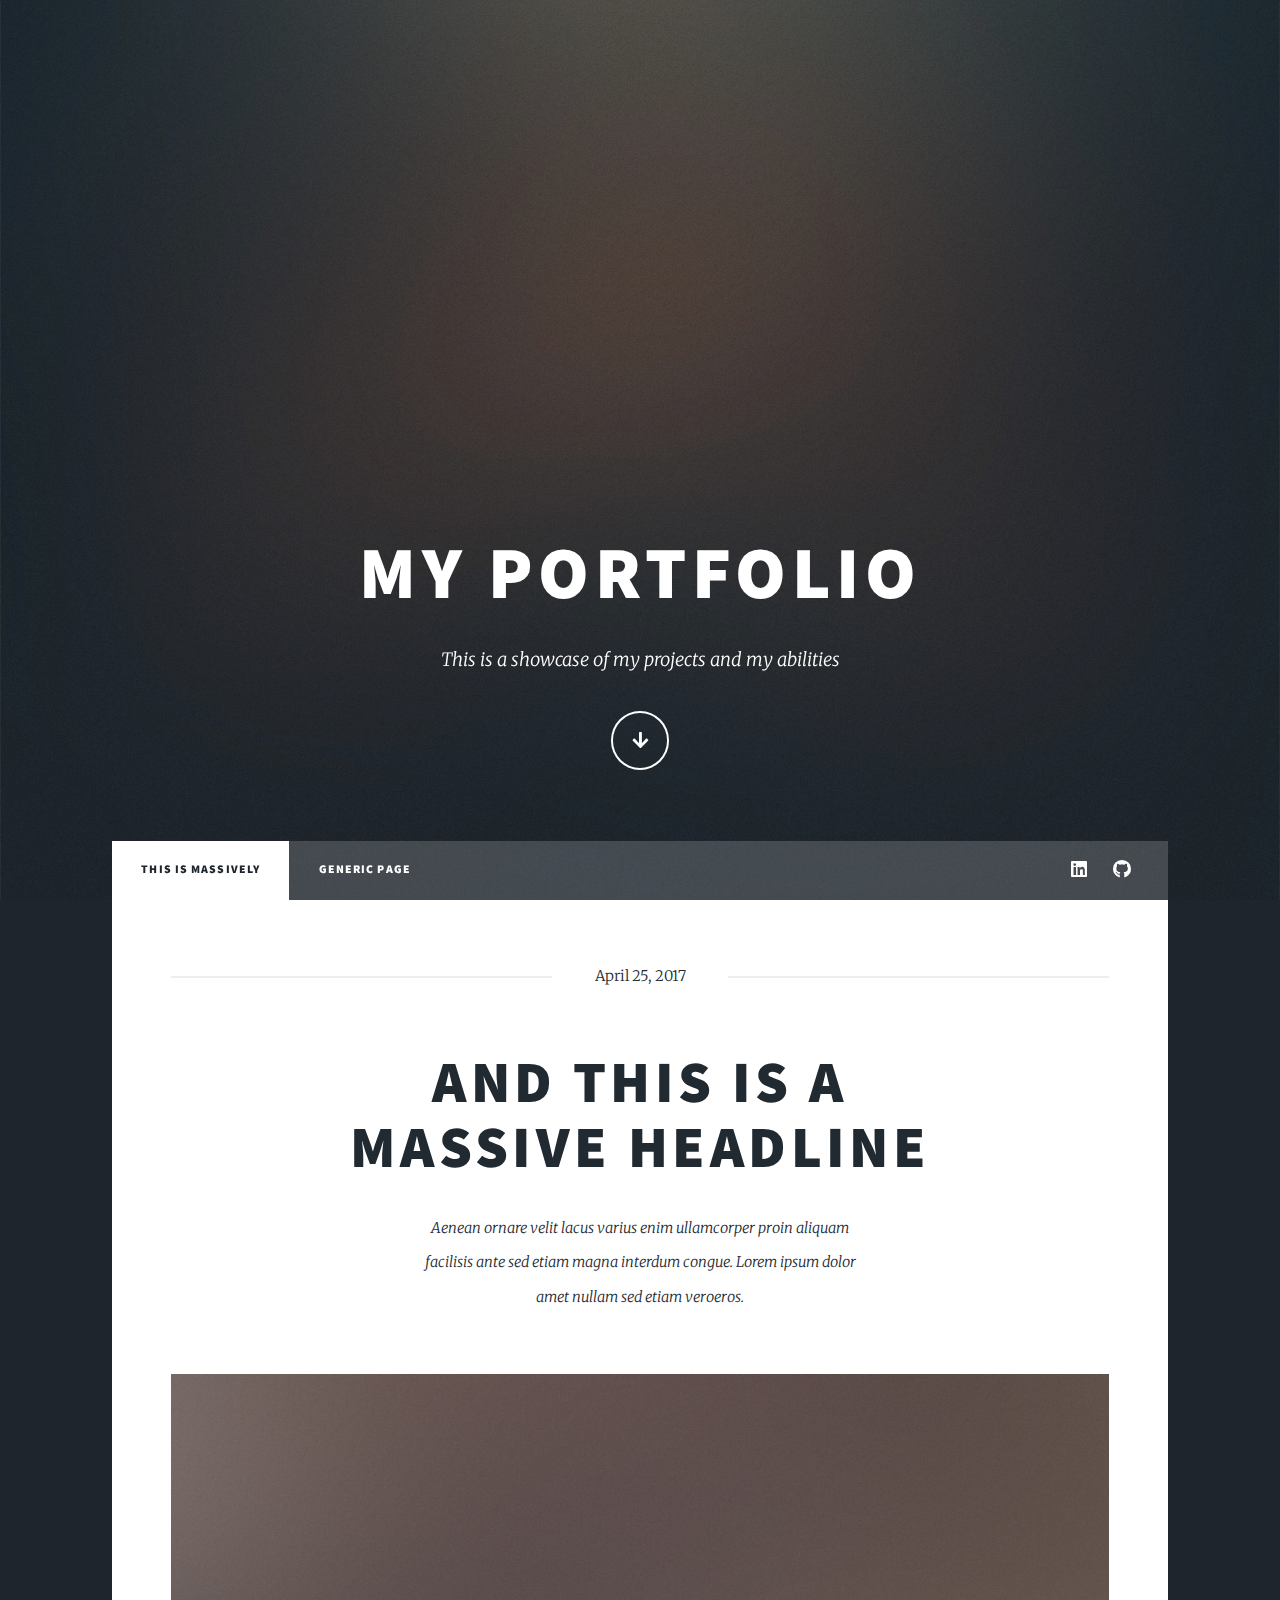
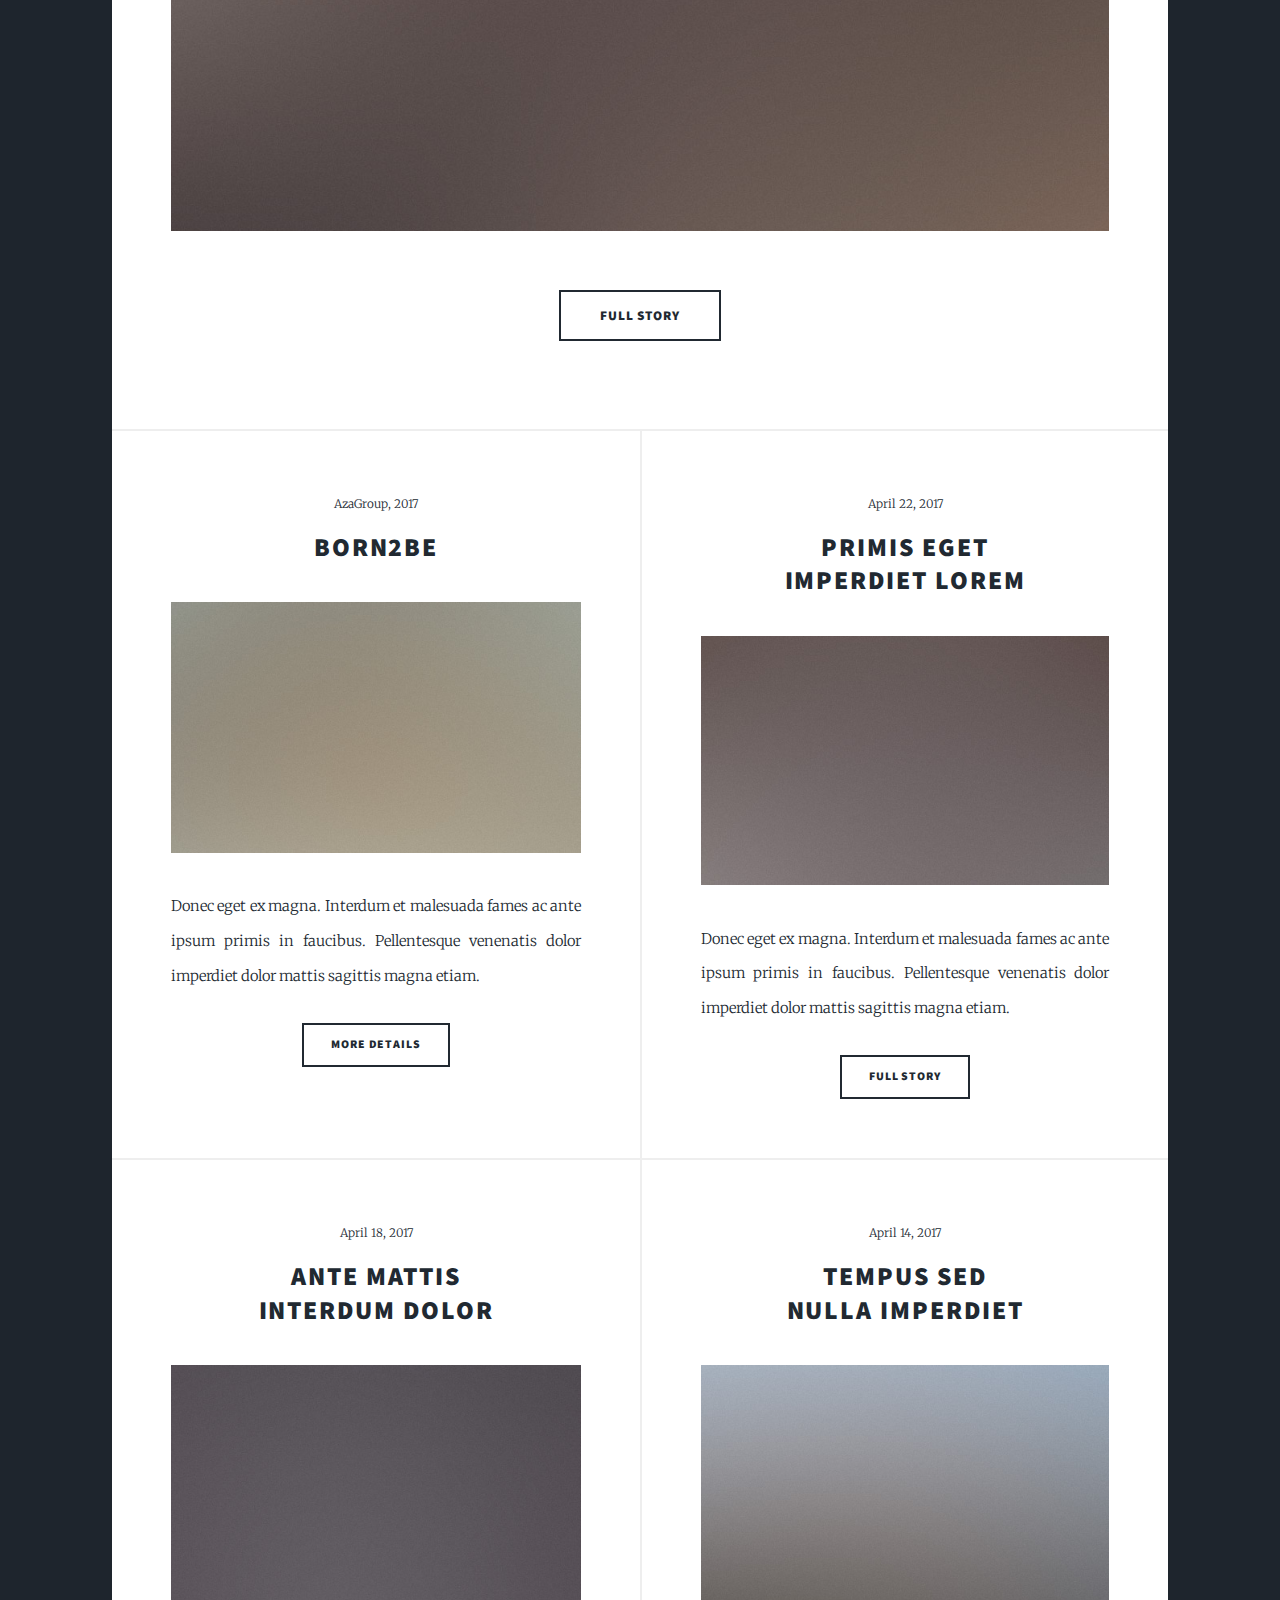
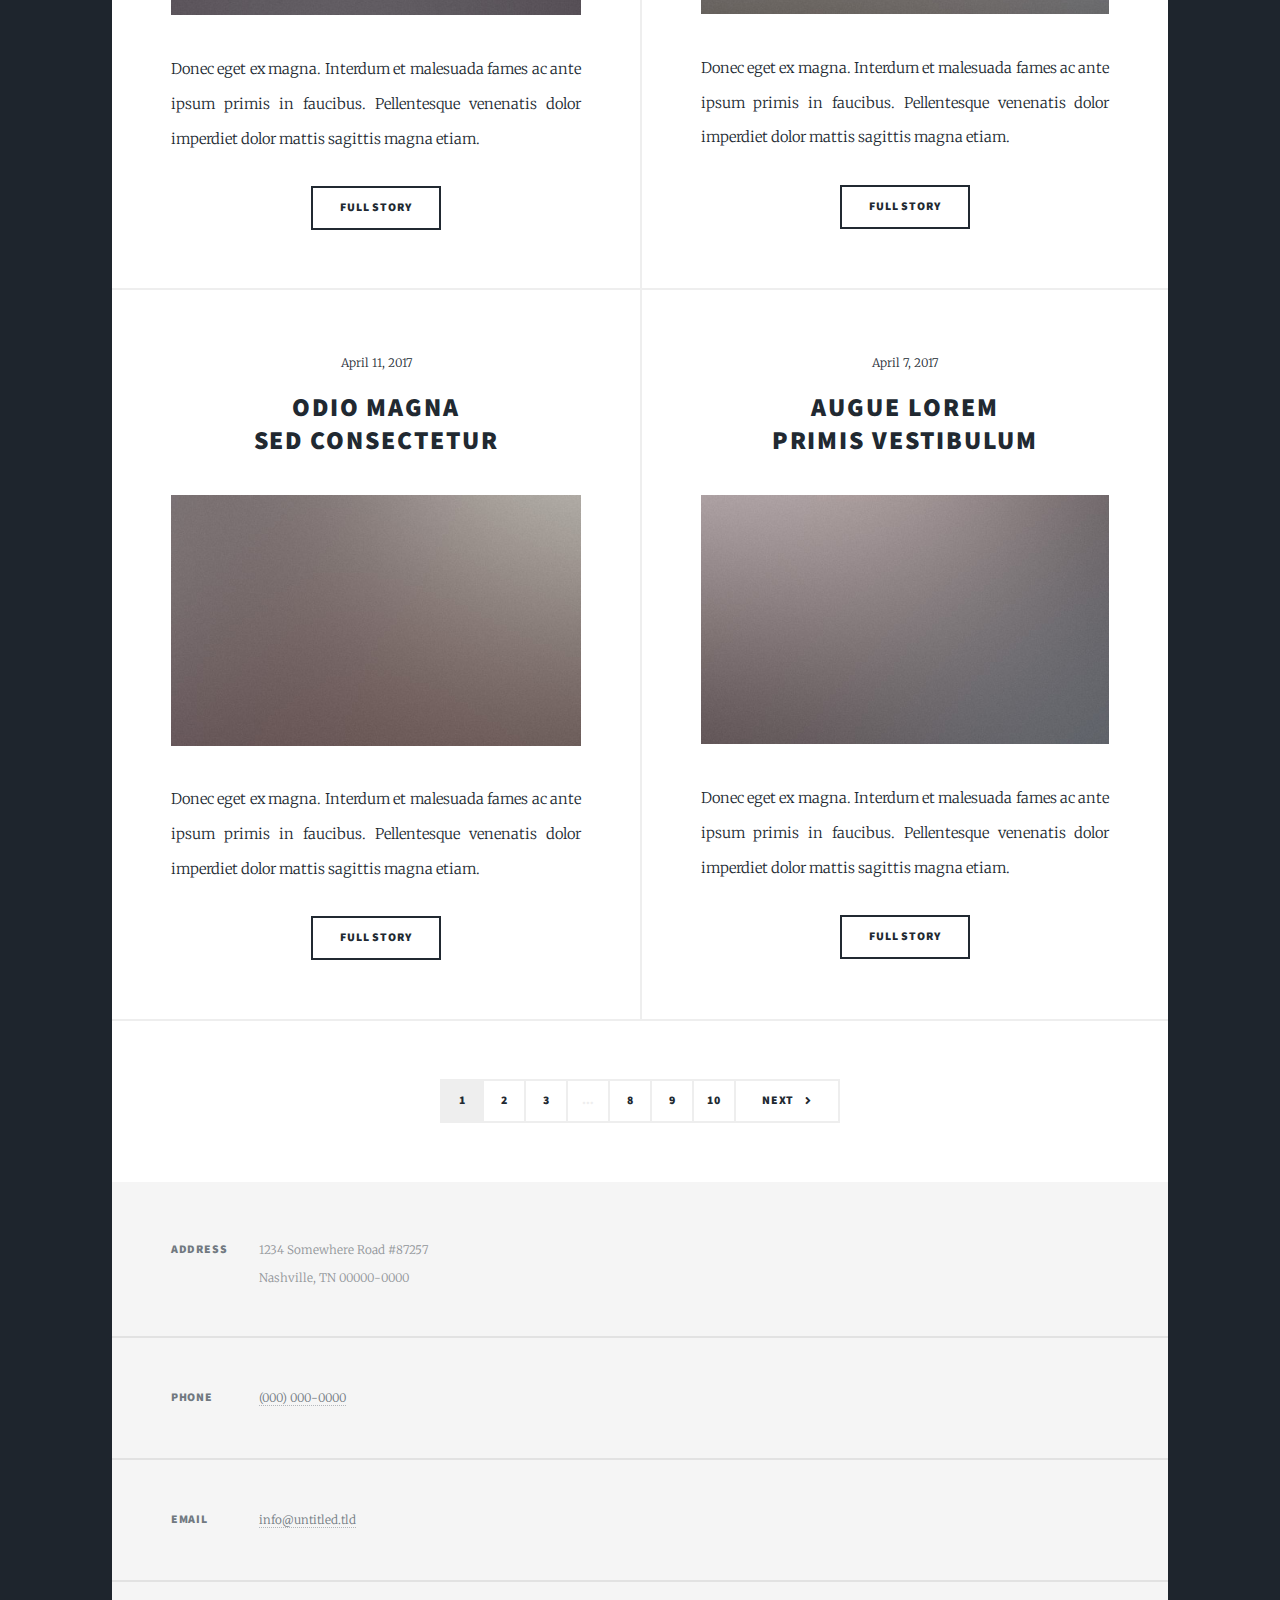
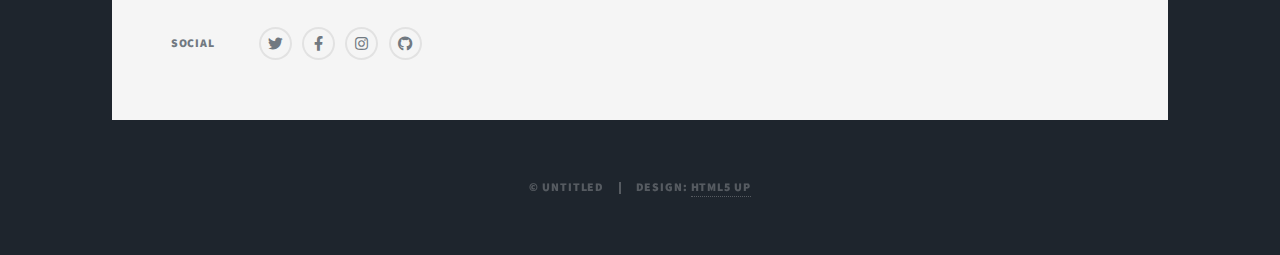
==== index.html @ ea3b9588 "Add files via upload" ====
<!DOCTYPE HTML>
<!--
	Massively by HTML5 UP
	html5up.net | @ajlkn
	Free for personal and commercial use under the CCA 3.0 license (html5up.net/license)
-->
<html>
	<head>
		<title>Massively by HTML5 UP</title>
		<meta charset="utf-8" />
		<meta name="viewport" content="width=device-width, initial-scale=1, user-scalable=no" />
		<link rel="stylesheet" href="assets/css/main.css" />
		<noscript><link rel="stylesheet" href="assets/css/noscript.css" /></noscript>
	</head>
	<body class="is-preload">

		<!-- Wrapper -->
			<div id="wrapper" class="fade-in">

				<!-- Intro -->
					<div id="intro">
						<h1>my portfolio</h1>
						<p>This is a showcase of my projects and my abilities</p>
						<ul class="actions">
							<li><a href="#header" class="button icon solid solo fa-arrow-down scrolly">Continue</a></li>
						</ul>
					</div>

				<!-- Header -->
					<header id="header">
						<a href="index.html" class="logo">Massively</a>
					</header>

				<!-- Nav -->
					<nav id="nav">
						<ul class="links">
							<li class="active"><a href="index.html">This is Massively</a></li>
							<li><a href="generic.html">Generic Page</a></li>
							<!-- <li><a href="elements.html">Elements Reference</a></li> -->
						</ul>
						<ul class="icons">
							<li><a href="#" class="icon brands fa-linkedin"><span class="label">LinkedIn</span></a></li>
							<li><a href="#" class="icon brands fa-github"><span class="label">GitHub</span></a></li>
						</ul>
					</nav>

				<!-- Main -->
					<div id="main">

						<!-- Featured Post -->
							<article class="post featured">
								<header class="major">
									<span class="date">April 25, 2017</span>
									<h2><a href="#">And this is a<br />
									massive headline</a></h2>
									<p>Aenean ornare velit lacus varius enim ullamcorper proin aliquam<br />
									facilisis ante sed etiam magna interdum congue. Lorem ipsum dolor<br />
									amet nullam sed etiam veroeros.</p>
								</header>
								<a href="#" class="image main"><img src="images/pic01.jpg" alt="" /></a>
								<ul class="actions special">
									<li><a href="#" class="button large">Full Story</a></li>
								</ul>
							</article>

						<!-- Posts -->
							<section class="posts">
								<article>
									<header>
										<span class="date">AzaGroup, 2017</span>
										<h2><a href="#">Born2Be</a></h2>
									</header>
									<a href="#" class="image fit"><img src="images/pic02.jpg" alt="" /></a>
									<p>Donec eget ex magna. Interdum et malesuada fames ac ante ipsum primis in faucibus. Pellentesque venenatis dolor imperdiet dolor mattis sagittis magna etiam.</p>
									<ul class="actions special">
										<li><a href="#" class="button">More Details</a></li>
									</ul>
								</article>
								<article>
									<header>
										<span class="date">April 22, 2017</span>
										<h2><a href="#">Primis eget<br />
										imperdiet lorem</a></h2>
									</header>
									<a href="#" class="image fit"><img src="images/pic03.jpg" alt="" /></a>
									<p>Donec eget ex magna. Interdum et malesuada fames ac ante ipsum primis in faucibus. Pellentesque venenatis dolor imperdiet dolor mattis sagittis magna etiam.</p>
									<ul class="actions special">
										<li><a href="#" class="button">Full Story</a></li>
									</ul>
								</article>
								<article>
									<header>
										<span class="date">April 18, 2017</span>
										<h2><a href="#">Ante mattis<br />
										interdum dolor</a></h2>
									</header>
									<a href="#" class="image fit"><img src="images/pic04.jpg" alt="" /></a>
									<p>Donec eget ex magna. Interdum et malesuada fames ac ante ipsum primis in faucibus. Pellentesque venenatis dolor imperdiet dolor mattis sagittis magna etiam.</p>
									<ul class="actions special">
										<li><a href="#" class="button">Full Story</a></li>
									</ul>
								</article>
								<article>
									<header>
										<span class="date">April 14, 2017</span>
										<h2><a href="#">Tempus sed<br />
										nulla imperdiet</a></h2>
									</header>
									<a href="#" class="image fit"><img src="images/pic05.jpg" alt="" /></a>
									<p>Donec eget ex magna. Interdum et malesuada fames ac ante ipsum primis in faucibus. Pellentesque venenatis dolor imperdiet dolor mattis sagittis magna etiam.</p>
									<ul class="actions special">
										<li><a href="#" class="button">Full Story</a></li>
									</ul>
								</article>
								<article>
									<header>
										<span class="date">April 11, 2017</span>
										<h2><a href="#">Odio magna<br />
										sed consectetur</a></h2>
									</header>
									<a href="#" class="image fit"><img src="images/pic06.jpg" alt="" /></a>
									<p>Donec eget ex magna. Interdum et malesuada fames ac ante ipsum primis in faucibus. Pellentesque venenatis dolor imperdiet dolor mattis sagittis magna etiam.</p>
									<ul class="actions special">
										<li><a href="#" class="button">Full Story</a></li>
									</ul>
								</article>
								<article>
									<header>
										<span class="date">April 7, 2017</span>
										<h2><a href="#">Augue lorem<br />
										primis vestibulum</a></h2>
									</header>
									<a href="#" class="image fit"><img src="images/pic07.jpg" alt="" /></a>
									<p>Donec eget ex magna. Interdum et malesuada fames ac ante ipsum primis in faucibus. Pellentesque venenatis dolor imperdiet dolor mattis sagittis magna etiam.</p>
									<ul class="actions special">
										<li><a href="#" class="button">Full Story</a></li>
									</ul>
								</article>
							</section>

						<!-- Footer -->
							<footer>
								<div class="pagination">
									<!--<a href="#" class="previous">Prev</a>-->
									<a href="#" class="page active">1</a>
									<a href="#" class="page">2</a>
									<a href="#" class="page">3</a>
									<span class="extra">&hellip;</span>
									<a href="#" class="page">8</a>
									<a href="#" class="page">9</a>
									<a href="#" class="page">10</a>
									<a href="#" class="next">Next</a>
								</div>
							</footer>

					</div>

				<!-- Footer -->
					<footer id="footer">
						<!-- <section>
							<form method="post" action="#">
								<div class="fields">
									<div class="field">
										<label for="name">Name</label>
										<input type="text" name="name" id="name" />
									</div>
									<div class="field">
										<label for="email">Email</label>
										<input type="text" name="email" id="email" />
									</div>
									<div class="field">
										<label for="message">Message</label>
										<textarea name="message" id="message" rows="3"></textarea>
									</div>
								</div>
								<ul class="actions">
									<li><input type="submit" value="Send Message" /></li>
								</ul>
							</form>
						</section> -->
						<section class="split contact">
							<section class="alt">
								<h3>Address</h3>
								<p>1234 Somewhere Road #87257<br />
								Nashville, TN 00000-0000</p>
							</section>
							<section>
								<h3>Phone</h3>
								<p><a href="#">(000) 000-0000</a></p>
							</section>
							<section>
								<h3>Email</h3>
								<p><a href="#">info@untitled.tld</a></p>
							</section>
							<section>
								<h3>Social</h3>
								<ul class="icons alt">
									<li><a href="#" class="icon brands alt fa-twitter"><span class="label">Twitter</span></a></li>
									<li><a href="#" class="icon brands alt fa-facebook-f"><span class="label">Facebook</span></a></li>
									<li><a href="#" class="icon brands alt fa-instagram"><span class="label">Instagram</span></a></li>
									<li><a href="#" class="icon brands alt fa-github"><span class="label">GitHub</span></a></li>
								</ul>
							</section>
						</section>
					</footer>

				<!-- Copyright -->
					<div id="copyright">
						<ul><li>&copy; Untitled</li><li>Design: <a href="https://html5up.net">HTML5 UP</a></li></ul>
					</div>

			</div>

		<!-- Scripts -->
			<script src="assets/js/jquery.min.js"></script>
			<script src="assets/js/jquery.scrollex.min.js"></script>
			<script src="assets/js/jquery.scrolly.min.js"></script>
			<script src="assets/js/browser.min.js"></script>
			<script src="assets/js/breakpoints.min.js"></script>
			<script src="assets/js/util.js"></script>
			<script src="assets/js/main.js"></script>

	</body>
</html>
---- assets/css/main.css ----
@import url(fontawesome-all.min.css);
@import url("https://fonts.googleapis.com/css?family=Merriweather:300,700,300italic,700italic|Source+Sans+Pro:900");

/*
	Massively by HTML5 UP
	html5up.net | @ajlkn
	Free for personal and commercial use under the CCA 3.0 license (html5up.net/license)
*/

html, body, div, span, applet, object,
iframe, h1, h2, h3, h4, h5, h6, p, blockquote,
pre, a, abbr, acronym, address, big, cite,
code, del, dfn, em, img, ins, kbd, q, s, samp,
small, strike, strong, sub, sup, tt, var, b,
u, i, center, dl, dt, dd, ol, ul, li, fieldset,
form, label, legend, table, caption, tbody,
tfoot, thead, tr, th, td, article, aside,
canvas, details, embed, figure, figcaption,
footer, header, hgroup, menu, nav, output, ruby,
section, summary, time, mark, audio, video {
	margin: 0;
	padding: 0;
	border: 0;
	font-size: 100%;
	font: inherit;
	vertical-align: baseline;}

article, aside, details, figcaption, figure,
footer, header, hgroup, menu, nav, section {
	display: block;}

body {
	line-height: 1;
}

ol, ul {
	list-style: none;
}

blockquote, q {
	quotes: none;
}

	blockquote:before, blockquote:after, q:before, q:after {
		content: '';
		content: none;
	}

table {
	border-collapse: collapse;
	border-spacing: 0;
}

body {
	-webkit-text-size-adjust: none;
}

mark {
	background-color: transparent;
	color: inherit;
}

input::-moz-focus-inner {
	border: 0;
	padding: 0;
}

input, select, textarea {
	-moz-appearance: none;
	-webkit-appearance: none;
	-ms-appearance: none;
	appearance: none;
}

/* Basic */

	@-ms-viewport {
		width: device-width;
	}

	body {
		-ms-overflow-style: scrollbar;
	}

	@media screen and (max-width: 480px) {

		html, body {
			min-width: 320px;
		}

	}

	html {
		box-sizing: border-box;
	}

	*, *:before, *:after {
		box-sizing: inherit;
	}

	body {
		background-color: #1e252d;
	}

		body.is-preload *, body.is-preload *:before, body.is-preload *:after {
			-moz-animation: none !important;
			-webkit-animation: none !important;
			-ms-animation: none !important;
			animation: none !important;
			-moz-transition: none !important;
			-webkit-transition: none !important;
			-ms-transition: none !important;
			transition: none !important;
		}

/* Type */

	html {
		font-size: 16pt;
	}

		@media screen and (max-width: 1680px) {

			html {
				font-size: 12pt;
			}

		}

		@media screen and (max-width: 1280px) {

			html {
				font-size: 11pt;
			}

		}

		@media screen and (max-width: 360px) {

			html {
				font-size: 10pt;
			}

		}

	body {
		color: #212931;
	}

	body, input, select, textarea {
		font-family: "Merriweather", Georgia, serif;
		font-weight: 300;
		font-size: 1rem;
		line-height: 2.375;
	}

	a {
		-moz-transition: color 0.2s ease-in-out, background-color 0.2s ease-in-out, border-color 0.2s ease-in-out, box-shadow 0.2s ease-in-out;
		-webkit-transition: color 0.2s ease-in-out, background-color 0.2s ease-in-out, border-color 0.2s ease-in-out, box-shadow 0.2s ease-in-out;
		-ms-transition: color 0.2s ease-in-out, background-color 0.2s ease-in-out, border-color 0.2s ease-in-out, box-shadow 0.2s ease-in-out;
		transition: color 0.2s ease-in-out, background-color 0.2s ease-in-out, border-color 0.2s ease-in-out, box-shadow 0.2s ease-in-out;
		border-bottom: dotted 1px;
		text-decoration: none;
	}

		a:hover {
			border-bottom-color: transparent;
		}

	strong, b {
		font-weight: 600;
	}

	em, i {
		font-style: italic;
	}

	p {
		text-align: justify;
		margin: 0 0 2rem 0;
	}

	h1, h2, h3, h4, h5, h6 {
		font-family: "Source Sans Pro", Helvetica, sans-serif;
		font-weight: 900;
		line-height: 1.5;
		letter-spacing: 0.075em;
		text-transform: uppercase;
		margin: 0 0 1rem 0;
	}

		h1 a, h2 a, h3 a, h4 a, h5 a, h6 a {
			border-bottom: 0;
			color: inherit;
			text-decoration: none;
		}

	h1 {
		font-size: 4rem;
		line-height: 1.1;
		margin: 0 0 2rem 0;
	}

	h2 {
		font-size: 1.75rem;
		line-height: 1.3;
		margin: 0 0 1.5rem 0;
	}

	h3 {
		font-size: 1.25rem;
		margin: 0 0 1.5rem 0;
	}

	h4 {
		font-size: 1rem;
	}

	h5 {
		font-size: 0.9rem;
	}

	h6 {
		font-size: 0.8rem;
	}

	sub {
		font-size: 0.8rem;
		position: relative;
		top: 0.5rem;
	}

	sup {
		font-size: 0.8rem;
		position: relative;
		top: -0.5rem;
	}

	blockquote {
		border-left: solid 4px;
		font-style: italic;
		margin: 0 0 2rem 0;
		padding: 0.5rem 0 0.5rem 2rem;
	}

	code {
		border: solid 2px;
		font-family: "Courier New", monospace;
		font-size: 0.9rem;
		margin: 0 0.25rem;
		padding: 0.25rem 0.65rem;
	}

	pre {
		-webkit-overflow-scrolling: touch;
		font-family: "Courier New", monospace;
		font-size: 0.9rem;
		margin: 0 0 2rem 0;
	}

		pre code {
			display: block;
			line-height: 1.75;
			padding: 1rem 1.5rem;
			overflow-x: auto;
		}

	hr {
		border: 0;
		border-bottom: solid 2px;
		margin: 3rem 0;
	}

		hr.major {
			margin: 5rem 0;
		}

	.align-left {
		text-align: left;
	}

	.align-center {
		text-align: center;
	}

	.align-right {
		text-align: right;
	}

	input, select, textarea {
		color: #212931;
	}

	a {
		color: #212931;
		border-bottom-color: rgba(33, 41, 49, 0.5);
	}

		a:hover {
			border-bottom-color: transparent;
			color: #18bfef !important;
		}

	strong, b {
		color: #212931;
	}

	h1, h2, h3, h4, h5, h6 {
		color: #212931;
	}

	blockquote {
		border-left-color: #eeeeee;
	}

	code {
		background: rgba(220, 220, 220, 0.25);
		border-color: #eeeeee;
	}

	hr {
		border-bottom-color: #eeeeee;
	}

/* Row */

	.row {
		display: flex;
		flex-wrap: wrap;
		box-sizing: border-box;
		align-items: stretch;
	}

		.row > * {
			box-sizing: border-box;
		}

		.row.gtr-uniform > * > :last-child {
			margin-bottom: 0;
		}

		.row.aln-left {
			justify-content: flex-start;
		}

		.row.aln-center {
			justify-content: center;
		}

		.row.aln-right {
			justify-content: flex-end;
		}

		.row.aln-top {
			align-items: flex-start;
		}

		.row.aln-middle {
			align-items: center;
		}

		.row.aln-bottom {
			align-items: flex-end;
		}

		.row > .imp {
			order: -1;
		}

		.row > .col-1 {
			width: 8.33333%;
		}

		.row > .off-1 {
			margin-left: 8.33333%;
		}

		.row > .col-2 {
			width: 16.66667%;
		}

		.row > .off-2 {
			margin-left: 16.66667%;
		}

		.row > .col-3 {
			width: 25%;
		}

		.row > .off-3 {
			margin-left: 25%;
		}

		.row > .col-4 {
			width: 33.33333%;
		}

		.row > .off-4 {
			margin-left: 33.33333%;
		}

		.row > .col-5 {
			width: 41.66667%;
		}

		.row > .off-5 {
			margin-left: 41.66667%;
		}

		.row > .col-6 {
			width: 50%;
		}

		.row > .off-6 {
			margin-left: 50%;
		}

		.row > .col-7 {
			width: 58.33333%;
		}

		.row > .off-7 {
			margin-left: 58.33333%;
		}

		.row > .col-8 {
			width: 66.66667%;
		}

		.row > .off-8 {
			margin-left: 66.66667%;
		}

		.row > .col-9 {
			width: 75%;
		}

		.row > .off-9 {
			margin-left: 75%;
		}

		.row > .col-10 {
			width: 83.33333%;
		}

		.row > .off-10 {
			margin-left: 83.33333%;
		}

		.row > .col-11 {
			width: 91.66667%;
		}

		.row > .off-11 {
			margin-left: 91.66667%;
		}

		.row > .col-12 {
			width: 100%;
		}

		.row > .off-12 {
			margin-left: 100%;
		}

		.row.gtr-0 {
			margin-top: 0;
			margin-left: 0rem;
		}

			.row.gtr-0 > * {
				padding: 0 0 0 0rem;
			}

			.row.gtr-0.gtr-uniform {
				margin-top: 0rem;
			}

				.row.gtr-0.gtr-uniform > * {
					padding-top: 0rem;
				}

		.row.gtr-25 {
			margin-top: 0;
			margin-left: -0.375rem;
		}

			.row.gtr-25 > * {
				padding: 0 0 0 0.375rem;
			}

			.row.gtr-25.gtr-uniform {
				margin-top: -0.375rem;
			}

				.row.gtr-25.gtr-uniform > * {
					padding-top: 0.375rem;
				}

		.row.gtr-50 {
			margin-top: 0;
			margin-left: -0.75rem;
		}

			.row.gtr-50 > * {
				padding: 0 0 0 0.75rem;
			}

			.row.gtr-50.gtr-uniform {
				margin-top: -0.75rem;
			}

				.row.gtr-50.gtr-uniform > * {
					padding-top: 0.75rem;
				}

		.row {
			margin-top: 0;
			margin-left: -1.5rem;
		}

			.row > * {
				padding: 0 0 0 1.5rem;
			}

			.row.gtr-uniform {
				margin-top: -1.5rem;
			}

				.row.gtr-uniform > * {
					padding-top: 1.5rem;
				}

		.row.gtr-150 {
			margin-top: 0;
			margin-left: -2.25rem;
		}

			.row.gtr-150 > * {
				padding: 0 0 0 2.25rem;
			}

			.row.gtr-150.gtr-uniform {
				margin-top: -2.25rem;
			}

				.row.gtr-150.gtr-uniform > * {
					padding-top: 2.25rem;
				}

		.row.gtr-200 {
			margin-top: 0;
			margin-left: -3rem;
		}

			.row.gtr-200 > * {
				padding: 0 0 0 3rem;
			}

			.row.gtr-200.gtr-uniform {
				margin-top: -3rem;
			}

				.row.gtr-200.gtr-uniform > * {
					padding-top: 3rem;
				}

		@media screen and (max-width: 1680px) {

			.row {
				display: flex;
				flex-wrap: wrap;
				box-sizing: border-box;
				align-items: stretch;
			}

				.row > * {
					box-sizing: border-box;
				}

				.row.gtr-uniform > * > :last-child {
					margin-bottom: 0;
				}

				.row.aln-left {
					justify-content: flex-start;
				}

				.row.aln-center {
					justify-content: center;
				}

				.row.aln-right {
					justify-content: flex-end;
				}

				.row.aln-top {
					align-items: flex-start;
				}

				.row.aln-middle {
					align-items: center;
				}

				.row.aln-bottom {
					align-items: flex-end;
				}

				.row > .imp-xlarge {
					order: -1;
				}

				.row > .col-1-xlarge {
					width: 8.33333%;
				}

				.row > .off-1-xlarge {
					margin-left: 8.33333%;
				}

				.row > .col-2-xlarge {
					width: 16.66667%;
				}

				.row > .off-2-xlarge {
					margin-left: 16.66667%;
				}

				.row > .col-3-xlarge {
					width: 25%;
				}

				.row > .off-3-xlarge {
					margin-left: 25%;
				}

				.row > .col-4-xlarge {
					width: 33.33333%;
				}

				.row > .off-4-xlarge {
					margin-left: 33.33333%;
				}

				.row > .col-5-xlarge {
					width: 41.66667%;
				}

				.row > .off-5-xlarge {
					margin-left: 41.66667%;
				}

				.row > .col-6-xlarge {
					width: 50%;
				}

				.row > .off-6-xlarge {
					margin-left: 50%;
				}

				.row > .col-7-xlarge {
					width: 58.33333%;
				}

				.row > .off-7-xlarge {
					margin-left: 58.33333%;
				}

				.row > .col-8-xlarge {
					width: 66.66667%;
				}

				.row > .off-8-xlarge {
					margin-left: 66.66667%;
				}

				.row > .col-9-xlarge {
					width: 75%;
				}

				.row > .off-9-xlarge {
					margin-left: 75%;
				}

				.row > .col-10-xlarge {
					width: 83.33333%;
				}

				.row > .off-10-xlarge {
					margin-left: 83.33333%;
				}

				.row > .col-11-xlarge {
					width: 91.66667%;
				}

				.row > .off-11-xlarge {
					margin-left: 91.66667%;
				}

				.row > .col-12-xlarge {
					width: 100%;
				}

				.row > .off-12-xlarge {
					margin-left: 100%;
				}

				.row.gtr-0 {
					margin-top: 0;
					margin-left: 0rem;
				}

					.row.gtr-0 > * {
						padding: 0 0 0 0rem;
					}

					.row.gtr-0.gtr-uniform {
						margin-top: 0rem;
					}

						.row.gtr-0.gtr-uniform > * {
							padding-top: 0rem;
						}

				.row.gtr-25 {
					margin-top: 0;
					margin-left: -0.375rem;
				}

					.row.gtr-25 > * {
						padding: 0 0 0 0.375rem;
					}

					.row.gtr-25.gtr-uniform {
						margin-top: -0.375rem;
					}

						.row.gtr-25.gtr-uniform > * {
							padding-top: 0.375rem;
						}

				.row.gtr-50 {
					margin-top: 0;
					margin-left: -0.75rem;
				}

					.row.gtr-50 > * {
						padding: 0 0 0 0.75rem;
					}

					.row.gtr-50.gtr-uniform {
						margin-top: -0.75rem;
					}

						.row.gtr-50.gtr-uniform > * {
							padding-top: 0.75rem;
						}

				.row {
					margin-top: 0;
					margin-left: -1.5rem;
				}

					.row > * {
						padding: 0 0 0 1.5rem;
					}

					.row.gtr-uniform {
						margin-top: -1.5rem;
					}

						.row.gtr-uniform > * {
							padding-top: 1.5rem;
						}

				.row.gtr-150 {
					margin-top: 0;
					margin-left: -2.25rem;
				}

					.row.gtr-150 > * {
						padding: 0 0 0 2.25rem;
					}

					.row.gtr-150.gtr-uniform {
						margin-top: -2.25rem;
					}

						.row.gtr-150.gtr-uniform > * {
							padding-top: 2.25rem;
						}

				.row.gtr-200 {
					margin-top: 0;
					margin-left: -3rem;
				}

					.row.gtr-200 > * {
						padding: 0 0 0 3rem;
					}

					.row.gtr-200.gtr-uniform {
						margin-top: -3rem;
					}

						.row.gtr-200.gtr-uniform > * {
							padding-top: 3rem;
						}

		}

		@media screen and (max-width: 1280px) {

			.row {
				display: flex;
				flex-wrap: wrap;
				box-sizing: border-box;
				align-items: stretch;
			}

				.row > * {
					box-sizing: border-box;
				}

				.row.gtr-uniform > * > :last-child {
					margin-bottom: 0;
				}

				.row.aln-left {
					justify-content: flex-start;
				}

				.row.aln-center {
					justify-content: center;
				}

				.row.aln-right {
					justify-content: flex-end;
				}

				.row.aln-top {
					align-items: flex-start;
				}

				.row.aln-middle {
					align-items: center;
				}

				.row.aln-bottom {
					align-items: flex-end;
				}

				.row > .imp-large {
					order: -1;
				}

				.row > .col-1-large {
					width: 8.33333%;
				}

				.row > .off-1-large {
					margin-left: 8.33333%;
				}

				.row > .col-2-large {
					width: 16.66667%;
				}

				.row > .off-2-large {
					margin-left: 16.66667%;
				}

				.row > .col-3-large {
					width: 25%;
				}

				.row > .off-3-large {
					margin-left: 25%;
				}

				.row > .col-4-large {
					width: 33.33333%;
				}

				.row > .off-4-large {
					margin-left: 33.33333%;
				}

				.row > .col-5-large {
					width: 41.66667%;
				}

				.row > .off-5-large {
					margin-left: 41.66667%;
				}

				.row > .col-6-large {
					width: 50%;
				}

				.row > .off-6-large {
					margin-left: 50%;
				}

				.row > .col-7-large {
					width: 58.33333%;
				}

				.row > .off-7-large {
					margin-left: 58.33333%;
				}

				.row > .col-8-large {
					width: 66.66667%;
				}

				.row > .off-8-large {
					margin-left: 66.66667%;
				}

				.row > .col-9-large {
					width: 75%;
				}

				.row > .off-9-large {
					margin-left: 75%;
				}

				.row > .col-10-large {
					width: 83.33333%;
				}

				.row > .off-10-large {
					margin-left: 83.33333%;
				}

				.row > .col-11-large {
					width: 91.66667%;
				}

				.row > .off-11-large {
					margin-left: 91.66667%;
				}

				.row > .col-12-large {
					width: 100%;
				}

				.row > .off-12-large {
					margin-left: 100%;
				}

				.row.gtr-0 {
					margin-top: 0;
					margin-left: 0rem;
				}

					.row.gtr-0 > * {
						padding: 0 0 0 0rem;
					}

					.row.gtr-0.gtr-uniform {
						margin-top: 0rem;
					}

						.row.gtr-0.gtr-uniform > * {
							padding-top: 0rem;
						}

				.row.gtr-25 {
					margin-top: 0;
					margin-left: -0.375rem;
				}

					.row.gtr-25 > * {
						padding: 0 0 0 0.375rem;
					}

					.row.gtr-25.gtr-uniform {
						margin-top: -0.375rem;
					}

						.row.gtr-25.gtr-uniform > * {
							padding-top: 0.375rem;
						}

				.row.gtr-50 {
					margin-top: 0;
					margin-left: -0.75rem;
				}

					.row.gtr-50 > * {
						padding: 0 0 0 0.75rem;
					}

					.row.gtr-50.gtr-uniform {
						margin-top: -0.75rem;
					}

						.row.gtr-50.gtr-uniform > * {
							padding-top: 0.75rem;
						}

				.row {
					margin-top: 0;
					margin-left: -1.5rem;
				}

					.row > * {
						padding: 0 0 0 1.5rem;
					}

					.row.gtr-uniform {
						margin-top: -1.5rem;
					}

						.row.gtr-uniform > * {
							padding-top: 1.5rem;
						}

				.row.gtr-150 {
					margin-top: 0;
					margin-left: -2.25rem;
				}

					.row.gtr-150 > * {
						padding: 0 0 0 2.25rem;
					}

					.row.gtr-150.gtr-uniform {
						margin-top: -2.25rem;
					}

						.row.gtr-150.gtr-uniform > * {
							padding-top: 2.25rem;
						}

				.row.gtr-200 {
					margin-top: 0;
					margin-left: -3rem;
				}

					.row.gtr-200 > * {
						padding: 0 0 0 3rem;
					}

					.row.gtr-200.gtr-uniform {
						margin-top: -3rem;
					}

						.row.gtr-200.gtr-uniform > * {
							padding-top: 3rem;
						}

		}

		@media screen and (max-width: 980px) {

			.row {
				display: flex;
				flex-wrap: wrap;
				box-sizing: border-box;
				align-items: stretch;
			}

				.row > * {
					box-sizing: border-box;
				}

				.row.gtr-uniform > * > :last-child {
					margin-bottom: 0;
				}

				.row.aln-left {
					justify-content: flex-start;
				}

				.row.aln-center {
					justify-content: center;
				}

				.row.aln-right {
					justify-content: flex-end;
				}

				.row.aln-top {
					align-items: flex-start;
				}

				.row.aln-middle {
					align-items: center;
				}

				.row.aln-bottom {
					align-items: flex-end;
				}

				.row > .imp-medium {
					order: -1;
				}

				.row > .col-1-medium {
					width: 8.33333%;
				}

				.row > .off-1-medium {
					margin-left: 8.33333%;
				}

				.row > .col-2-medium {
					width: 16.66667%;
				}

				.row > .off-2-medium {
					margin-left: 16.66667%;
				}

				.row > .col-3-medium {
					width: 25%;
				}

				.row > .off-3-medium {
					margin-left: 25%;
				}

				.row > .col-4-medium {
					width: 33.33333%;
				}

				.row > .off-4-medium {
					margin-left: 33.33333%;
				}

				.row > .col-5-medium {
					width: 41.66667%;
				}

				.row > .off-5-medium {
					margin-left: 41.66667%;
				}

				.row > .col-6-medium {
					width: 50%;
				}

				.row > .off-6-medium {
					margin-left: 50%;
				}

				.row > .col-7-medium {
					width: 58.33333%;
				}

				.row > .off-7-medium {
					margin-left: 58.33333%;
				}

				.row > .col-8-medium {
					width: 66.66667%;
				}

				.row > .off-8-medium {
					margin-left: 66.66667%;
				}

				.row > .col-9-medium {
					width: 75%;
				}

				.row > .off-9-medium {
					margin-left: 75%;
				}

				.row > .col-10-medium {
					width: 83.33333%;
				}

				.row > .off-10-medium {
					margin-left: 83.33333%;
				}

				.row > .col-11-medium {
					width: 91.66667%;
				}

				.row > .off-11-medium {
					margin-left: 91.66667%;
				}

				.row > .col-12-medium {
					width: 100%;
				}

				.row > .off-12-medium {
					margin-left: 100%;
				}

				.row.gtr-0 {
					margin-top: 0;
					margin-left: 0rem;
				}

					.row.gtr-0 > * {
						padding: 0 0 0 0rem;
					}

					.row.gtr-0.gtr-uniform {
						margin-top: 0rem;
					}

						.row.gtr-0.gtr-uniform > * {
							padding-top: 0rem;
						}

				.row.gtr-25 {
					margin-top: 0;
					margin-left: -0.375rem;
				}

					.row.gtr-25 > * {
						padding: 0 0 0 0.375rem;
					}

					.row.gtr-25.gtr-uniform {
						margin-top: -0.375rem;
					}

						.row.gtr-25.gtr-uniform > * {
							padding-top: 0.375rem;
						}

				.row.gtr-50 {
					margin-top: 0;
					margin-left: -0.75rem;
				}

					.row.gtr-50 > * {
						padding: 0 0 0 0.75rem;
					}

					.row.gtr-50.gtr-uniform {
						margin-top: -0.75rem;
					}

						.row.gtr-50.gtr-uniform > * {
							padding-top: 0.75rem;
						}

				.row {
					margin-top: 0;
					margin-left: -1.5rem;
				}

					.row > * {
						padding: 0 0 0 1.5rem;
					}

					.row.gtr-uniform {
						margin-top: -1.5rem;
					}

						.row.gtr-uniform > * {
							padding-top: 1.5rem;
						}

				.row.gtr-150 {
					margin-top: 0;
					margin-left: -2.25rem;
				}

					.row.gtr-150 > * {
						padding: 0 0 0 2.25rem;
					}

					.row.gtr-150.gtr-uniform {
						margin-top: -2.25rem;
					}

						.row.gtr-150.gtr-uniform > * {
							padding-top: 2.25rem;
						}

				.row.gtr-200 {
					margin-top: 0;
					margin-left: -3rem;
				}

					.row.gtr-200 > * {
						padding: 0 0 0 3rem;
					}

					.row.gtr-200.gtr-uniform {
						margin-top: -3rem;
					}

						.row.gtr-200.gtr-uniform > * {
							padding-top: 3rem;
						}

		}

		@media screen and (max-width: 736px) {

			.row {
				display: flex;
				flex-wrap: wrap;
				box-sizing: border-box;
				align-items: stretch;
			}

				.row > * {
					box-sizing: border-box;
				}

				.row.gtr-uniform > * > :last-child {
					margin-bottom: 0;
				}

				.row.aln-left {
					justify-content: flex-start;
				}

				.row.aln-center {
					justify-content: center;
				}

				.row.aln-right {
					justify-content: flex-end;
				}

				.row.aln-top {
					align-items: flex-start;
				}

				.row.aln-middle {
					align-items: center;
				}

				.row.aln-bottom {
					align-items: flex-end;
				}

				.row > .imp-small {
					order: -1;
				}

				.row > .col-1-small {
					width: 8.33333%;
				}

				.row > .off-1-small {
					margin-left: 8.33333%;
				}

				.row > .col-2-small {
					width: 16.66667%;
				}

				.row > .off-2-small {
					margin-left: 16.66667%;
				}

				.row > .col-3-small {
					width: 25%;
				}

				.row > .off-3-small {
					margin-left: 25%;
				}

				.row > .col-4-small {
					width: 33.33333%;
				}

				.row > .off-4-small {
					margin-left: 33.33333%;
				}

				.row > .col-5-small {
					width: 41.66667%;
				}

				.row > .off-5-small {
					margin-left: 41.66667%;
				}

				.row > .col-6-small {
					width: 50%;
				}

				.row > .off-6-small {
					margin-left: 50%;
				}

				.row > .col-7-small {
					width: 58.33333%;
				}

				.row > .off-7-small {
					margin-left: 58.33333%;
				}

				.row > .col-8-small {
					width: 66.66667%;
				}

				.row > .off-8-small {
					margin-left: 66.66667%;
				}

				.row > .col-9-small {
					width: 75%;
				}

				.row > .off-9-small {
					margin-left: 75%;
				}

				.row > .col-10-small {
					width: 83.33333%;
				}

				.row > .off-10-small {
					margin-left: 83.33333%;
				}

				.row > .col-11-small {
					width: 91.66667%;
				}

				.row > .off-11-small {
					margin-left: 91.66667%;
				}

				.row > .col-12-small {
					width: 100%;
				}

				.row > .off-12-small {
					margin-left: 100%;
				}

				.row.gtr-0 {
					margin-top: 0;
					margin-left: 0rem;
				}

					.row.gtr-0 > * {
						padding: 0 0 0 0rem;
					}

					.row.gtr-0.gtr-uniform {
						margin-top: 0rem;
					}

						.row.gtr-0.gtr-uniform > * {
							padding-top: 0rem;
						}

				.row.gtr-25 {
					margin-top: 0;
					margin-left: -0.375rem;
				}

					.row.gtr-25 > * {
						padding: 0 0 0 0.375rem;
					}

					.row.gtr-25.gtr-uniform {
						margin-top: -0.375rem;
					}

						.row.gtr-25.gtr-uniform > * {
							padding-top: 0.375rem;
						}

				.row.gtr-50 {
					margin-top: 0;
					margin-left: -0.75rem;
				}

					.row.gtr-50 > * {
						padding: 0 0 0 0.75rem;
					}

					.row.gtr-50.gtr-uniform {
						margin-top: -0.75rem;
					}

						.row.gtr-50.gtr-uniform > * {
							padding-top: 0.75rem;
						}

				.row {
					margin-top: 0;
					margin-left: -1.5rem;
				}

					.row > * {
						padding: 0 0 0 1.5rem;
					}

					.row.gtr-uniform {
						margin-top: -1.5rem;
					}

						.row.gtr-uniform > * {
							padding-top: 1.5rem;
						}

				.row.gtr-150 {
					margin-top: 0;
					margin-left: -2.25rem;
				}

					.row.gtr-150 > * {
						padding: 0 0 0 2.25rem;
					}

					.row.gtr-150.gtr-uniform {
						margin-top: -2.25rem;
					}

						.row.gtr-150.gtr-uniform > * {
							padding-top: 2.25rem;
						}

				.row.gtr-200 {
					margin-top: 0;
					margin-left: -3rem;
				}

					.row.gtr-200 > * {
						padding: 0 0 0 3rem;
					}

					.row.gtr-200.gtr-uniform {
						margin-top: -3rem;
					}

						.row.gtr-200.gtr-uniform > * {
							padding-top: 3rem;
						}

		}

		@media screen and (max-width: 480px) {

			.row {
				display: flex;
				flex-wrap: wrap;
				box-sizing: border-box;
				align-items: stretch;
			}

				.row > * {
					box-sizing: border-box;
				}

				.row.gtr-uniform > * > :last-child {
					margin-bottom: 0;
				}

				.row.aln-left {
					justify-content: flex-start;
				}

				.row.aln-center {
					justify-content: center;
				}

				.row.aln-right {
					justify-content: flex-end;
				}

				.row.aln-top {
					align-items: flex-start;
				}

				.row.aln-middle {
					align-items: center;
				}

				.row.aln-bottom {
					align-items: flex-end;
				}

				.row > .imp-xsmall {
					order: -1;
				}

				.row > .col-1-xsmall {
					width: 8.33333%;
				}

				.row > .off-1-xsmall {
					margin-left: 8.33333%;
				}

				.row > .col-2-xsmall {
					width: 16.66667%;
				}

				.row > .off-2-xsmall {
					margin-left: 16.66667%;
				}

				.row > .col-3-xsmall {
					width: 25%;
				}

				.row > .off-3-xsmall {
					margin-left: 25%;
				}

				.row > .col-4-xsmall {
					width: 33.33333%;
				}

				.row > .off-4-xsmall {
					margin-left: 33.33333%;
				}

				.row > .col-5-xsmall {
					width: 41.66667%;
				}

				.row > .off-5-xsmall {
					margin-left: 41.66667%;
				}

				.row > .col-6-xsmall {
					width: 50%;
				}

				.row > .off-6-xsmall {
					margin-left: 50%;
				}

				.row > .col-7-xsmall {
					width: 58.33333%;
				}

				.row > .off-7-xsmall {
					margin-left: 58.33333%;
				}

				.row > .col-8-xsmall {
					width: 66.66667%;
				}

				.row > .off-8-xsmall {
					margin-left: 66.66667%;
				}

				.row > .col-9-xsmall {
					width: 75%;
				}

				.row > .off-9-xsmall {
					margin-left: 75%;
				}

				.row > .col-10-xsmall {
					width: 83.33333%;
				}

				.row > .off-10-xsmall {
					margin-left: 83.33333%;
				}

				.row > .col-11-xsmall {
					width: 91.66667%;
				}

				.row > .off-11-xsmall {
					margin-left: 91.66667%;
				}

				.row > .col-12-xsmall {
					width: 100%;
				}

				.row > .off-12-xsmall {
					margin-left: 100%;
				}

				.row.gtr-0 {
					margin-top: 0;
					margin-left: 0rem;
				}

					.row.gtr-0 > * {
						padding: 0 0 0 0rem;
					}

					.row.gtr-0.gtr-uniform {
						margin-top: 0rem;
					}

						.row.gtr-0.gtr-uniform > * {
							padding-top: 0rem;
						}

				.row.gtr-25 {
					margin-top: 0;
					margin-left: -0.375rem;
				}

					.row.gtr-25 > * {
						padding: 0 0 0 0.375rem;
					}

					.row.gtr-25.gtr-uniform {
						margin-top: -0.375rem;
					}

						.row.gtr-25.gtr-uniform > * {
							padding-top: 0.375rem;
						}

				.row.gtr-50 {
					margin-top: 0;
					margin-left: -0.75rem;
				}

					.row.gtr-50 > * {
						padding: 0 0 0 0.75rem;
					}

					.row.gtr-50.gtr-uniform {
						margin-top: -0.75rem;
					}

						.row.gtr-50.gtr-uniform > * {
							padding-top: 0.75rem;
						}

				.row {
					margin-top: 0;
					margin-left: -1.5rem;
				}

					.row > * {
						padding: 0 0 0 1.5rem;
					}

					.row.gtr-uniform {
						margin-top: -1.5rem;
					}

						.row.gtr-uniform > * {
							padding-top: 1.5rem;
						}

				.row.gtr-150 {
					margin-top: 0;
					margin-left: -2.25rem;
				}

					.row.gtr-150 > * {
						padding: 0 0 0 2.25rem;
					}

					.row.gtr-150.gtr-uniform {
						margin-top: -2.25rem;
					}

						.row.gtr-150.gtr-uniform > * {
							padding-top: 2.25rem;
						}

				.row.gtr-200 {
					margin-top: 0;
					margin-left: -3rem;
				}

					.row.gtr-200 > * {
						padding: 0 0 0 3rem;
					}

					.row.gtr-200.gtr-uniform {
						margin-top: -3rem;
					}

						.row.gtr-200.gtr-uniform > * {
							padding-top: 3rem;
						}

		}

		@media screen and (max-width: 360px) {

			.row {
				display: flex;
				flex-wrap: wrap;
				box-sizing: border-box;
				align-items: stretch;
			}

				.row > * {
					box-sizing: border-box;
				}

				.row.gtr-uniform > * > :last-child {
					margin-bottom: 0;
				}

				.row.aln-left {
					justify-content: flex-start;
				}

				.row.aln-center {
					justify-content: center;
				}

				.row.aln-right {
					justify-content: flex-end;
				}

				.row.aln-top {
					align-items: flex-start;
				}

				.row.aln-middle {
					align-items: center;
				}

				.row.aln-bottom {
					align-items: flex-end;
				}

				.row > .imp-xxsmall {
					order: -1;
				}

				.row > .col-1-xxsmall {
					width: 8.33333%;
				}

				.row > .off-1-xxsmall {
					margin-left: 8.33333%;
				}

				.row > .col-2-xxsmall {
					width: 16.66667%;
				}

				.row > .off-2-xxsmall {
					margin-left: 16.66667%;
				}

				.row > .col-3-xxsmall {
					width: 25%;
				}

				.row > .off-3-xxsmall {
					margin-left: 25%;
				}

				.row > .col-4-xxsmall {
					width: 33.33333%;
				}

				.row > .off-4-xxsmall {
					margin-left: 33.33333%;
				}

				.row > .col-5-xxsmall {
					width: 41.66667%;
				}

				.row > .off-5-xxsmall {
					margin-left: 41.66667%;
				}

				.row > .col-6-xxsmall {
					width: 50%;
				}

				.row > .off-6-xxsmall {
					margin-left: 50%;
				}

				.row > .col-7-xxsmall {
					width: 58.33333%;
				}

				.row > .off-7-xxsmall {
					margin-left: 58.33333%;
				}

				.row > .col-8-xxsmall {
					width: 66.66667%;
				}

				.row > .off-8-xxsmall {
					margin-left: 66.66667%;
				}

				.row > .col-9-xxsmall {
					width: 75%;
				}

				.row > .off-9-xxsmall {
					margin-left: 75%;
				}

				.row > .col-10-xxsmall {
					width: 83.33333%;
				}

				.row > .off-10-xxsmall {
					margin-left: 83.33333%;
				}

				.row > .col-11-xxsmall {
					width: 91.66667%;
				}

				.row > .off-11-xxsmall {
					margin-left: 91.66667%;
				}

				.row > .col-12-xxsmall {
					width: 100%;
				}

				.row > .off-12-xxsmall {
					margin-left: 100%;
				}

				.row.gtr-0 {
					margin-top: 0;
					margin-left: 0rem;
				}

					.row.gtr-0 > * {
						padding: 0 0 0 0rem;
					}

					.row.gtr-0.gtr-uniform {
						margin-top: 0rem;
					}

						.row.gtr-0.gtr-uniform > * {
							padding-top: 0rem;
						}

				.row.gtr-25 {
					margin-top: 0;
					margin-left: -0.375rem;
				}

					.row.gtr-25 > * {
						padding: 0 0 0 0.375rem;
					}

					.row.gtr-25.gtr-uniform {
						margin-top: -0.375rem;
					}

						.row.gtr-25.gtr-uniform > * {
							padding-top: 0.375rem;
						}

				.row.gtr-50 {
					margin-top: 0;
					margin-left: -0.75rem;
				}

					.row.gtr-50 > * {
						padding: 0 0 0 0.75rem;
					}

					.row.gtr-50.gtr-uniform {
						margin-top: -0.75rem;
					}

						.row.gtr-50.gtr-uniform > * {
							padding-top: 0.75rem;
						}

				.row {
					margin-top: 0;
					margin-left: -1.5rem;
				}

					.row > * {
						padding: 0 0 0 1.5rem;
					}

					.row.gtr-uniform {
						margin-top: -1.5rem;
					}

						.row.gtr-uniform > * {
							padding-top: 1.5rem;
						}

				.row.gtr-150 {
					margin-top: 0;
					margin-left: -2.25rem;
				}

					.row.gtr-150 > * {
						padding: 0 0 0 2.25rem;
					}

					.row.gtr-150.gtr-uniform {
						margin-top: -2.25rem;
					}

						.row.gtr-150.gtr-uniform > * {
							padding-top: 2.25rem;
						}

				.row.gtr-200 {
					margin-top: 0;
					margin-left: -3rem;
				}

					.row.gtr-200 > * {
						padding: 0 0 0 3rem;
					}

					.row.gtr-200.gtr-uniform {
						margin-top: -3rem;
					}

						.row.gtr-200.gtr-uniform > * {
							padding-top: 3rem;
						}

		}

/* Box */

	.box {
		border: solid 2px;
		margin-bottom: 2rem;
		padding: 1.5rem;
	}

		.box > :last-child,
		.box > :last-child > :last-child,
		.box > :last-child > :last-child > :last-child {
			margin-bottom: 0;
		}

		.box.alt {
			border: 0;
			border-radius: 0;
			padding: 0;
		}

	.box {
		border-color: #eeeeee;
	}

/* Button */

	input[type="submit"],
	input[type="reset"],
	input[type="button"],
	button,
	.button {
		-moz-appearance: none;
		-webkit-appearance: none;
		-ms-appearance: none;
		appearance: none;
		-moz-transition: background-color 0.2s ease-in-out, box-shadow 0.2s ease-in-out, color 0.2s ease-in-out;
		-webkit-transition: background-color 0.2s ease-in-out, box-shadow 0.2s ease-in-out, color 0.2s ease-in-out;
		-ms-transition: background-color 0.2s ease-in-out, box-shadow 0.2s ease-in-out, color 0.2s ease-in-out;
		transition: background-color 0.2s ease-in-out, box-shadow 0.2s ease-in-out, color 0.2s ease-in-out;
		border: 0;
		border-radius: 0;
		cursor: pointer;
		display: inline-block;
		font-family: "Source Sans Pro", Helvetica, sans-serif;
		font-size: 0.8rem;
		font-weight: 900;
		letter-spacing: 0.075em;
		height: 3rem;
		line-height: 3rem;
		padding: 0 2rem;
		text-align: center;
		text-decoration: none;
		text-transform: uppercase;
		white-space: nowrap;
	}

		input[type="submit"].icon:before,
		input[type="reset"].icon:before,
		input[type="button"].icon:before,
		button.icon:before,
		.button.icon:before {
			margin-right: 0.5rem;
		}

		input[type="submit"].icon.solo,
		input[type="reset"].icon.solo,
		input[type="button"].icon.solo,
		button.icon.solo,
		.button.icon.solo {
			position: relative;
			width: 4rem;
			height: 4rem;
			line-height: 4rem;
			border-radius: 4rem;
			text-indent: 4rem;
			overflow: hidden;
			padding: 0;
			white-space: nowrap;
		}

			input[type="submit"].icon.solo:before,
			input[type="reset"].icon.solo:before,
			input[type="button"].icon.solo:before,
			button.icon.solo:before,
			.button.icon.solo:before {
				position: absolute;
				display: block;
				top: 0;
				left: 0;
				width: inherit;
				height: inherit;
				line-height: inherit;
				font-size: 1.25rem;
				margin-right: 0;
				text-align: center;
				text-indent: 0;
			}

		input[type="submit"].fit,
		input[type="reset"].fit,
		input[type="button"].fit,
		button.fit,
		.button.fit {
			width: 100%;
		}

		input[type="submit"].small,
		input[type="reset"].small,
		input[type="button"].small,
		button.small,
		.button.small {
			font-size: 0.7rem;
			height: 2.5rem;
			line-height: 2.5rem;
			padding: 0 1.5rem;
		}

		input[type="submit"].large,
		input[type="reset"].large,
		input[type="button"].large,
		button.large,
		.button.large {
			font-size: 0.9rem;
			height: 3.5rem;
			line-height: 3.5rem;
			padding: 0 2.75rem;
		}

		@media screen and (max-width: 980px) {

			input[type="submit"],
			input[type="reset"],
			input[type="button"],
			button,
			.button {
				font-size: 0.9rem;
				height: 3.25rem;
				line-height: 3.25rem;
			}

				input[type="submit"].large,
				input[type="reset"].large,
				input[type="button"].large,
				button.large,
				.button.large {
					font-size: 1rem;
					height: 3.75rem;
					line-height: 3.75rem;
				}

		}

		input[type="submit"].disabled, input[type="submit"]:disabled,
		input[type="reset"].disabled,
		input[type="reset"]:disabled,
		input[type="button"].disabled,
		input[type="button"]:disabled,
		button.disabled,
		button:disabled,
		.button.disabled,
		.button:disabled {
			pointer-events: none;
			opacity: 0.25;
		}

	input[type="submit"],
	input[type="reset"],
	input[type="button"],
	button,
	.button {
		background-color: transparent;
		box-shadow: inset 0 0 0 2px #212931;
		color: #212931 !important;
	}

		input[type="submit"]:hover,
		input[type="reset"]:hover,
		input[type="button"]:hover,
		button:hover,
		.button:hover {
			box-shadow: inset 0 0 0 2px #18bfef;
			color: #18bfef !important;
		}

		input[type="submit"].primary,
		input[type="reset"].primary,
		input[type="button"].primary,
		button.primary,
		.button.primary {
			background-color: #212931;
			box-shadow: none;
			color: #ffffff !important;
		}

			input[type="submit"].primary:hover,
			input[type="reset"].primary:hover,
			input[type="button"].primary:hover,
			button.primary:hover,
			.button.primary:hover {
				background-color: #18bfef;
			}

/* Form */

	form {
		margin: 0 0 2rem 0;
	}

		form > :last-child {
			margin-bottom: 0;
		}

		form > .fields {
			display: -moz-flex;
			display: -webkit-flex;
			display: -ms-flex;
			display: flex;
			-moz-flex-wrap: wrap;
			-webkit-flex-wrap: wrap;
			-ms-flex-wrap: wrap;
			flex-wrap: wrap;
			width: calc(100% + 3rem);
			margin: -1.5rem 0 2rem -1.5rem;
		}

			form > .fields > .field {
				-moz-flex-grow: 0;
				-webkit-flex-grow: 0;
				-ms-flex-grow: 0;
				flex-grow: 0;
				-moz-flex-shrink: 0;
				-webkit-flex-shrink: 0;
				-ms-flex-shrink: 0;
				flex-shrink: 0;
				padding: 1.5rem 0 0 1.5rem;
				width: calc(100% - 1.5rem);
			}

				form > .fields > .field.half {
					width: calc(50% - 0.75rem);
				}

				form > .fields > .field.third {
					width: calc(100%/3 - 0.5rem);
				}

				form > .fields > .field.quarter {
					width: calc(25% - 0.375rem);
				}

		@media screen and (max-width: 480px) {

			form > .fields {
				width: calc(100% + 3rem);
				margin: -1.5rem 0 2rem -1.5rem;
			}

				form > .fields > .field {
					padding: 1.5rem 0 0 1.5rem;
					width: calc(100% - 1.5rem);
				}

					form > .fields > .field.half {
						width: calc(100% - 1.5rem);
					}

					form > .fields > .field.third {
						width: calc(100% - 1.5rem);
					}

					form > .fields > .field.quarter {
						width: calc(100% - 1.5rem);
					}

		}

	label {
		display: block;
		font-family: "Source Sans Pro", Helvetica, sans-serif;
		font-weight: 900;
		line-height: 1.5;
		letter-spacing: 0.075em;
		font-size: 0.8rem;
		text-transform: uppercase;
		margin: 0 0 0.75rem 0;
	}

		@media screen and (max-width: 980px) {

			label {
				font-size: 0.9rem;
			}

		}

	input[type="text"],
	input[type="password"],
	input[type="email"],
	select,
	textarea {
		-moz-appearance: none;
		-webkit-appearance: none;
		-ms-appearance: none;
		appearance: none;
		background: transparent;
		border-radius: 0;
		border: solid 2px;
		color: inherit;
		display: block;
		outline: 0;
		padding: 0 1rem;
		text-decoration: none;
		width: 100%;
	}

		input[type="text"]:invalid,
		input[type="password"]:invalid,
		input[type="email"]:invalid,
		select:invalid,
		textarea:invalid {
			box-shadow: none;
		}

	select {
		background-size: 1.25rem;
		background-repeat: no-repeat;
		background-position: calc(100% - 1rem) center;
		height: 3rem;
		padding-right: 3rem;
		text-overflow: ellipsis;
	}

		select:focus::-ms-value {
			background-color: transparent;
		}

		select::-ms-expand {
			display: none;
		}

	input[type="text"],
	input[type="password"],
	input[type="email"],
	select {
		height: 3rem;
	}

	textarea {
		padding: 0.75rem 1rem;
	}

	input[type="checkbox"],
	input[type="radio"] {
		-moz-appearance: none;
		-webkit-appearance: none;
		-ms-appearance: none;
		appearance: none;
		display: block;
		float: left;
		margin-right: -2rem;
		opacity: 0;
		width: 1rem;
		z-index: -1;
	}

		input[type="checkbox"] + label,
		input[type="radio"] + label {
			text-decoration: none;
			cursor: pointer;
			display: inline-block;
			font-size: 1rem;
			letter-spacing: 0;
			font-family: "Merriweather", Georgia, serif;
			text-transform: none;
			font-weight: 300;
			padding-left: 2.8rem;
			padding-right: 1rem;
			position: relative;
		}

			input[type="checkbox"] + label:before,
			input[type="radio"] + label:before {
				-moz-osx-font-smoothing: grayscale;
				-webkit-font-smoothing: antialiased;
				display: inline-block;
				font-style: normal;
				font-variant: normal;
				text-rendering: auto;
				line-height: 1;
				text-transform: none !important;
				font-family: 'Font Awesome 5 Free';
				font-weight: 900;
			}

			input[type="checkbox"] + label:before,
			input[type="radio"] + label:before {
				border-radius: 0;
				border: solid 2px;
				content: '';
				display: inline-block;
				font-size: 0.8rem;
				height: 1.8rem;
				left: 0;
				line-height: 1.65rem;
				position: absolute;
				text-align: center;
				top: -0.125rem;
				width: 1.8rem;
			}

		input[type="checkbox"]:checked + label:before,
		input[type="radio"]:checked + label:before {
			content: '\f00c';
		}

	input[type="checkbox"] + label:before {
		border-radius: 0;
	}

	input[type="radio"] + label:before {
		border-radius: 100%;
	}

	::-webkit-input-placeholder {
		opacity: 1.0;
	}

	:-moz-placeholder {
		opacity: 1.0;
	}

	::-moz-placeholder {
		opacity: 1.0;
	}

	:-ms-input-placeholder {
		opacity: 1.0;
	}

	label {
		color: #212931;
	}

	input[type="text"],
	input[type="password"],
	input[type="email"],
	select,
	textarea {
		border-color: #eeeeee;
	}

		input[type="text"]:focus,
		input[type="password"]:focus,
		input[type="email"]:focus,
		select:focus,
		textarea:focus {
			border-color: #18bfef;
		}

	select {
		background-image: url("data:image/svg+xml;charset=utf8,%3Csvg xmlns='http://www.w3.org/2000/svg' width='40' height='40' preserveAspectRatio='none' viewBox='0 0 40 40'%3E%3Cpath d='M9.4,12.3l10.4,10.4l10.4-10.4c0.2-0.2,0.5-0.4,0.9-0.4c0.3,0,0.6,0.1,0.9,0.4l3.3,3.3c0.2,0.2,0.4,0.5,0.4,0.9 c0,0.4-0.1,0.6-0.4,0.9L20.7,31.9c-0.2,0.2-0.5,0.4-0.9,0.4c-0.3,0-0.6-0.1-0.9-0.4L4.3,17.3c-0.2-0.2-0.4-0.5-0.4-0.9 c0-0.4,0.1-0.6,0.4-0.9l3.3-3.3c0.2-0.2,0.5-0.4,0.9-0.4S9.1,12.1,9.4,12.3z' fill='%23eeeeee' /%3E%3C/svg%3E");
	}

		select option {
			background-color: #ffffff;
			color: #212931;
		}

	.select-wrapper:before {
		color: #eeeeee;
	}

	input[type="checkbox"] + label,
	input[type="radio"] + label {
		color: #212931;
	}

		input[type="checkbox"] + label:before,
		input[type="radio"] + label:before {
			border-color: #eeeeee;
		}

	input[type="checkbox"]:checked + label:before,
	input[type="radio"]:checked + label:before {
		background-color: #212931;
		border-color: #212931;
		color: #ffffff;
	}

	input[type="checkbox"]:focus + label:before,
	input[type="radio"]:focus + label:before {
		border-color: #18bfef;
	}

	::-webkit-input-placeholder {
		color: #909498 !important;
	}

	:-moz-placeholder {
		color: #909498 !important;
	}

	::-moz-placeholder {
		color: #909498 !important;
	}

	:-ms-input-placeholder {
		color: #909498 !important;
	}

	.formerize-placeholder {
		color: #909498 !important;
	}

/* Icon */

	.icon {
		text-decoration: none;
		border-bottom: none;
		position: relative;
	}

		.icon:before {
			-moz-osx-font-smoothing: grayscale;
			-webkit-font-smoothing: antialiased;
			display: inline-block;
			font-style: normal;
			font-variant: normal;
			text-rendering: auto;
			line-height: 1;
			text-transform: none !important;
			font-family: 'Font Awesome 5 Free';
			font-weight: 400;
		}

		.icon > .label {
			display: none;
		}

		.icon:before {
			line-height: inherit;
		}

		.icon.solid:before {
			font-weight: 900;
		}

		.icon.brands:before {
			font-family: 'Font Awesome 5 Brands';
		}

/* Image */

	.image {
		border: 0;
		display: inline-block;
		position: relative;
	}

		.image img {
			display: block;
		}

		.image.left, .image.right {
			max-width: 40%;
		}

			.image.left img, .image.right img {
				width: 100%;
			}

		.image.left {
			float: left;
			margin: 0 2rem 2rem 0;
			top: 0.75rem;
		}

		.image.right {
			float: right;
			margin: 0 0 2rem 2rem;
			top: 0.75rem;
		}

		.image.fit {
			display: block;
			margin: 2.5rem 0;
			width: 100%;
		}

			.image.fit:first-child {
				margin-top: 0;
			}

			.image.fit img {
				width: 100%;
			}

		.image.main {
			display: block;
			margin: 4rem 0;
			width: 100%;
		}

			.image.main:first-child {
				margin-top: 0;
			}

			.image.main img {
				width: 100%;
			}

		@media screen and (max-width: 736px) {

			.image.fit {
				margin: 2rem 0;
			}

			.image.main {
				margin: 2rem 0;
			}

		}

	a.image {
		overflow: hidden;
	}

		a.image img {
			-moz-transition: -moz-transform 0.2s ease-out;
			-webkit-transition: -webkit-transform 0.2s ease-out;
			-ms-transition: -ms-transform 0.2s ease-out;
			transition: transform 0.2s ease-out;
		}

		a.image:hover img {
			-moz-transform: scale(1.05);
			-webkit-transform: scale(1.05);
			-ms-transform: scale(1.05);
			transform: scale(1.05);
		}

/* Actions */

	ul.actions {
		display: -moz-flex;
		display: -webkit-flex;
		display: -ms-flex;
		display: flex;
		cursor: default;
		list-style: none;
		margin-left: -1rem;
		padding-left: 0;
	}

		ul.actions li {
			padding: 0 0 0 1rem;
			vertical-align: middle;
		}

		ul.actions.special {
			-moz-justify-content: center;
			-webkit-justify-content: center;
			-ms-justify-content: center;
			justify-content: center;
			width: 100%;
			margin-left: 0;
		}

			ul.actions.special li:first-child {
				padding-left: 0;
			}

		ul.actions.stacked {
			-moz-flex-direction: column;
			-webkit-flex-direction: column;
			-ms-flex-direction: column;
			flex-direction: column;
			margin-left: 0;
		}

			ul.actions.stacked li {
				padding: 1.3rem 0 0 0;
			}

				ul.actions.stacked li:first-child {
					padding-top: 0;
				}

		ul.actions.fit {
			width: calc(100% + 1rem);
		}

			ul.actions.fit li {
				-moz-flex-grow: 1;
				-webkit-flex-grow: 1;
				-ms-flex-grow: 1;
				flex-grow: 1;
				-moz-flex-shrink: 1;
				-webkit-flex-shrink: 1;
				-ms-flex-shrink: 1;
				flex-shrink: 1;
				width: 100%;
			}

				ul.actions.fit li > * {
					width: 100%;
				}

			ul.actions.fit.stacked {
				width: 100%;
			}

		@media screen and (max-width: 480px) {

			ul.actions:not(.fixed) {
				-moz-flex-direction: column;
				-webkit-flex-direction: column;
				-ms-flex-direction: column;
				flex-direction: column;
				margin-left: 0;
				width: 100% !important;
			}

				ul.actions:not(.fixed) li {
					-moz-flex-grow: 1;
					-webkit-flex-grow: 1;
					-ms-flex-grow: 1;
					flex-grow: 1;
					-moz-flex-shrink: 1;
					-webkit-flex-shrink: 1;
					-ms-flex-shrink: 1;
					flex-shrink: 1;
					padding: 1rem 0 0 0;
					text-align: center;
					width: 100%;
				}

					ul.actions:not(.fixed) li > * {
						width: 100%;
					}

					ul.actions:not(.fixed) li:first-child {
						padding-top: 0;
					}

					ul.actions:not(.fixed) li input[type="submit"],
					ul.actions:not(.fixed) li input[type="reset"],
					ul.actions:not(.fixed) li input[type="button"],
					ul.actions:not(.fixed) li button,
					ul.actions:not(.fixed) li .button {
						width: 100%;
					}

						ul.actions:not(.fixed) li input[type="submit"].icon:before,
						ul.actions:not(.fixed) li input[type="reset"].icon:before,
						ul.actions:not(.fixed) li input[type="button"].icon:before,
						ul.actions:not(.fixed) li button.icon:before,
						ul.actions:not(.fixed) li .button.icon:before {
							margin-left: -0.5rem;
						}

		}

/* Icons */

	ul.icons {
		cursor: default;
		list-style: none;
		padding-left: 0;
	}

		ul.icons li {
			display: inline-block;
			padding: 0 0.5rem 0 0;
			vertical-align: middle;
		}

			ul.icons li:last-child {
				padding-right: 0;
			}

			ul.icons li .icon:before {
				width: 2.25rem;
				height: 2.25rem;
				line-height: 2.25rem;
				display: inline-block;
				text-align: center;
				border-radius: 100%;
				font-size: 1.25rem;
			}

		ul.icons.alt li .icon:before {
			-moz-transition: color 0.2s ease-in-out, background-color 0.2s ease-in-out, border-color 0.2s ease-in-out, box-shadow 0.2s ease-in-out;
			-webkit-transition: color 0.2s ease-in-out, background-color 0.2s ease-in-out, border-color 0.2s ease-in-out, box-shadow 0.2s ease-in-out;
			-ms-transition: color 0.2s ease-in-out, background-color 0.2s ease-in-out, border-color 0.2s ease-in-out, box-shadow 0.2s ease-in-out;
			transition: color 0.2s ease-in-out, background-color 0.2s ease-in-out, border-color 0.2s ease-in-out, box-shadow 0.2s ease-in-out;
			font-size: 1rem;
		}

/* List */

	ol {
		list-style: decimal;
		margin: 0 0 2rem 0;
		padding-left: 1.25rem;
	}

		ol li {
			padding-left: 0.25rem;
		}

	ul {
		list-style: disc;
		margin: 0 0 2rem 0;
		padding-left: 1rem;
	}

		ul li {
			padding-left: 0.5rem;
		}

		ul.divided {
			list-style: none;
			padding-left: 0;
		}

			ul.divided li {
				border-top: solid 1px;
				padding: 0.5rem 0;
			}

				ul.divided li:first-child {
					border-top: 0;
					padding-top: 0;
				}

	dl {
		margin: 0 0 2rem 0;
	}

		dl dt {
			display: block;
			font-weight: 600;
			margin: 0 0 1rem 0;
		}

		dl dd {
			margin-left: 2rem;
		}

	ul.divided li {
		border-top-color: #eeeeee;
	}

	ul.icons li a.icon:hover:before {
		color: #18bfef;
	}

	ul.icons.alt li .icon:before {
		box-shadow: inset 0 0 0 2px #eeeeee;
	}

	ul.icons.alt li a.icon:hover:before {
		box-shadow: inset 0 0 0 2px #18bfef;
	}

/* Section/Article */

	section.special, article.special {
		text-align: center;
	}

	header {
		cursor: default;
	}

		header > .date {
			display: block;
			font-size: 0.8rem;
			height: 1;
			margin: 0 0 1rem 0;
			position: relative;
		}

		header > p {
			font-style: italic;
		}

		header > h1 + p {
			font-size: 1.1rem;
			margin-top: -0.5rem;
			line-height: 2;
		}

		header > h2 + p {
			font-size: 1rem;
			margin-top: -0.75rem;
		}

		header > h3 + p {
			font-size: 0.9rem;
			margin-top: -0.75rem;
		}

		header > h4 + p {
			font-size: 0.8rem;
			margin-top: -0.75rem;
		}

		header.major {
			margin: 0 0 4rem 0;
			text-align: center;
		}

			header.major > :last-child {
				margin-bottom: 0;
			}

			header.major > p {
				margin-top: 0;
				text-align: center;
			}

			header.major > .date {
				font-size: 1rem;
				margin: 0 0 4rem 0;
			}

				header.major > .date:before, header.major > .date:after {
					content: '';
					display: block;
					position: absolute;
					top: 50%;
					width: calc(50% - 6rem);
					border-top: solid 2px;
				}

				header.major > .date:before {
					left: 0;
				}

				header.major > .date:after {
					right: 0;
				}

		@media screen and (max-width: 980px) {

			header br {
				display: none;
			}

		}

		@media screen and (max-width: 736px) {

			header.major {
				margin: 0 0 2rem 0;
			}

		}

	header.major .date:before, header.major .date:after {
		border-top-color: #eeeeee;
	}

/* Table */

	.table-wrapper {
		-webkit-overflow-scrolling: touch;
		overflow-x: auto;
	}

	table {
		margin: 0 0 2rem 0;
		width: 100%;
	}

		table tbody tr {
			border: solid 1px;
			border-left: 0;
			border-right: 0;
		}

		table td {
			padding: 0.75rem 0.75rem;
		}

		table th {
			font-family: "Source Sans Pro", Helvetica, sans-serif;
			font-size: 0.8rem;
			font-weight: 900;
			letter-spacing: 0.075em;
			line-height: 1.5;
			padding: 0 0.75rem 0.75rem 0.75rem;
			text-align: left;
			text-transform: uppercase;
		}

			@media screen and (max-width: 980px) {

				table th {
					font-size: 0.9rem;
				}

			}

		table thead {
			border-bottom: solid 2px;
		}

		table tfoot {
			border-top: solid 2px;
		}

		table.alt {
			border-collapse: separate;
		}

			table.alt tbody tr td {
				border: solid 1px;
				border-left-width: 0;
				border-top-width: 0;
			}

				table.alt tbody tr td:first-child {
					border-left-width: 1px;
				}

			table.alt tbody tr:first-child td {
				border-top-width: 1px;
			}

			table.alt thead {
				border-bottom: 0;
			}

			table.alt tfoot {
				border-top: 0;
			}

	table tbody tr {
		border-color: #eeeeee;
	}

		table tbody tr:nth-child(2n + 1) {
			background-color: rgba(220, 220, 220, 0.25);
		}

	table th {
		color: #212931;
	}

	table thead {
		border-bottom-color: #eeeeee;
	}

	table tfoot {
		border-top-color: #eeeeee;
	}

	table.alt tbody tr td {
		border-color: #eeeeee;
	}

/* Pagination */

	.pagination {
		display: -moz-inline-flex;
		display: -webkit-inline-flex;
		display: -ms-inline-flex;
		display: inline-flex;
		-moz-user-select: none;
		-webkit-user-select: none;
		-ms-user-select: none;
		user-select: none;
		cursor: default;
		list-style: none;
		margin: 0 0 2rem 2px;
		padding: 0;
	}

		.pagination a, .pagination span {
			-moz-transition: background-color 0.2s ease-in-out, border-color 0.2s ease-in-out, box-shadow 0.2s ease-in-out, color 0.2s ease-in-out;
			-webkit-transition: background-color 0.2s ease-in-out, border-color 0.2s ease-in-out, box-shadow 0.2s ease-in-out, color 0.2s ease-in-out;
			-ms-transition: background-color 0.2s ease-in-out, border-color 0.2s ease-in-out, box-shadow 0.2s ease-in-out, color 0.2s ease-in-out;
			transition: background-color 0.2s ease-in-out, border-color 0.2s ease-in-out, box-shadow 0.2s ease-in-out, color 0.2s ease-in-out;
			border: solid 2px;
			display: inline-block;
			font-family: "Source Sans Pro", Helvetica, sans-serif;
			font-size: 0.8rem;
			font-weight: 900;
			height: 3rem;
			letter-spacing: 0.075em;
			line-height: calc(3rem - 4px);
			margin-left: -2px;
			min-width: 3rem;
			position: relative;
			text-align: center;
			text-decoration: none;
			text-transform: uppercase;
		}

		.pagination .next, .pagination .previous {
			text-decoration: none;
			padding: 0 1.75rem;
		}

			.pagination .next:before, .pagination .previous:before {
				-moz-osx-font-smoothing: grayscale;
				-webkit-font-smoothing: antialiased;
				display: inline-block;
				font-style: normal;
				font-variant: normal;
				text-rendering: auto;
				line-height: 1;
				text-transform: none !important;
				font-family: 'Font Awesome 5 Free';
				font-weight: 900;
			}

			.pagination .next:before, .pagination .previous:before {
				display: inline-block;
				color: inherit !important;
				line-height: inherit;
			}

		.pagination .previous:before {
			content: '\f104';
			margin-right: 0.9375em;
		}

		.pagination .next:before {
			content: '\f105';
			float: right;
			margin-left: 0.9375em;
		}

		@media screen and (max-width: 980px) {

			.pagination a, .pagination span {
				font-size: 0.9rem;
			}

		}

		@media screen and (max-width: 480px) {

			.pagination .page, .pagination .extra {
				display: none;
			}

		}

	.pagination a, .pagination span {
		border-color: #eeeeee;
	}

	.pagination a {
		color: #212931 !important;
	}

		.pagination a:hover {
			color: #18bfef !important;
			border-color: #18bfef;
			z-index: 1;
		}

			.pagination a:hover + a,
			.pagination a:hover + span {
				border-left-color: #18bfef;
			}

		.pagination a.active {
			background-color: #eeeeee;
		}

	.pagination span {
		color: #eeeeee;
	}

/* Wrapper */

	#wrapper {
		-moz-transition: opacity 0.5s ease;
		-webkit-transition: opacity 0.5s ease;
		-ms-transition: opacity 0.5s ease;
		transition: opacity 0.5s ease;
		position: relative;
		z-index: 1;
		overflow: hidden;
	}

		#wrapper > .bg {
			position: absolute;
			top: 0;
			left: 0;
			width: 100%;
			height: 100%;
			background-color: #212931;
			background-image: url("../../images/overlay.png"), linear-gradient(0deg, rgba(0, 0, 0, 0.1), rgba(0, 0, 0, 0.1)), url("../../images/bg.jpg");
			background-size: auto,								auto,														100% auto;
			background-position: center,								center,														top center;
			background-repeat: repeat,								no-repeat,													no-repeat;
			background-attachment: scroll,								scroll,														scroll;
			z-index: -1;
		}

			#wrapper > .bg.fixed {
				position: fixed;
				width: 100vw;
				height: 100vh;
			}

		#wrapper.fade-in:before {
			pointer-events: none;
			-moz-transition: opacity 1s ease-in-out;
			-webkit-transition: opacity 1s ease-in-out;
			-ms-transition: opacity 1s ease-in-out;
			transition: opacity 1s ease-in-out;
			-moz-transition-delay: 0.75s;
			-webkit-transition-delay: 0.75s;
			-ms-transition-delay: 0.75s;
			transition-delay: 0.75s;
			background: #1e252d;
			content: '';
			display: block;
			height: 100%;
			left: 0;
			opacity: 0;
			position: fixed;
			top: 0;
			width: 100%;
		}

		body.is-preload #wrapper.fade-in:before {
			opacity: 1;
		}

		@media screen and (orientation: portrait) {

			#wrapper > .bg {
				background-size: auto,								auto,														auto 175%;
			}

		}

/* Intro */

	#intro {
		color: #ffffff;
		padding: 8rem 4rem 6rem 4rem ;
		-moz-align-items: center;
		-webkit-align-items: center;
		-ms-align-items: center;
		align-items: center;
		display: -moz-flex;
		display: -webkit-flex;
		display: -ms-flex;
		display: flex;
		-moz-flex-direction: column;
		-webkit-flex-direction: column;
		-ms-flex-direction: column;
		flex-direction: column;
		-moz-justify-content: -moz-flex-end;
		-webkit-justify-content: -webkit-flex-end;
		-ms-justify-content: -ms-flex-end;
		justify-content: flex-end;
		-moz-transition: opacity 1s ease, -moz-transform 1s ease;
		-webkit-transition: opacity 1s ease, -webkit-transform 1s ease;
		-ms-transition: opacity 1s ease, -ms-transform 1s ease;
		transition: opacity 1s ease, transform 1s ease;
		position: relative;
		cursor: default;
		text-align: center;
		z-index: 1;
		min-height: 100vh;
	}

		#intro input, #intro select, #intro textarea {
			color: #ffffff;
		}

		#intro a {
			color: #ffffff;
			border-bottom-color: rgba(255, 255, 255, 0.5);
		}

			#intro a:hover {
				border-bottom-color: transparent;
				color: #18bfef !important;
			}

		#intro strong, #intro b {
			color: #ffffff;
		}

		#intro h1, #intro h2, #intro h3, #intro h4, #intro h5, #intro h6 {
			color: #ffffff;
		}

		#intro blockquote {
			border-left-color: #ffffff;
		}

		#intro code {
			background: rgba(255, 255, 255, 0.075);
			border-color: #ffffff;
		}

		#intro hr {
			border-bottom-color: #ffffff;
		}

		#intro input[type="submit"],
		#intro input[type="reset"],
		#intro input[type="button"],
		#intro button,
		#intro .button {
			background-color: transparent;
			box-shadow: inset 0 0 0 2px #ffffff;
			color: #ffffff !important;
		}

			#intro input[type="submit"]:hover,
			#intro input[type="reset"]:hover,
			#intro input[type="button"]:hover,
			#intro button:hover,
			#intro .button:hover {
				box-shadow: inset 0 0 0 2px #18bfef;
				color: #18bfef !important;
			}

			#intro input[type="submit"].primary,
			#intro input[type="reset"].primary,
			#intro input[type="button"].primary,
			#intro button.primary,
			#intro .button.primary {
				background-color: #ffffff;
				box-shadow: none;
				color: #1e252d !important;
			}

				#intro input[type="submit"].primary:hover,
				#intro input[type="reset"].primary:hover,
				#intro input[type="button"].primary:hover,
				#intro button.primary:hover,
				#intro .button.primary:hover {
					background-color: #18bfef;
				}

		#intro h1 {
			font-size: 5rem;
			line-height: 1;
		}

		#intro p {
			font-size: 1.25rem;
			font-style: italic;
			margin-top: -0.25rem;
			text-align: center;
		}

		#intro + #header {
			margin-top: -20rem;
		}

			#intro + #header .logo {
				-moz-transform: translateY(2rem);
				-webkit-transform: translateY(2rem);
				-ms-transform: translateY(2rem);
				transform: translateY(2rem);
				opacity: 0;
				visibility: hidden;
			}

		#intro.hidden {
			pointer-events: none;
			-moz-transform: translateY(2rem);
			-webkit-transform: translateY(2rem);
			-ms-transform: translateY(2rem);
			transform: translateY(2rem);
			-moz-transition: opacity 0.5s ease, -moz-transform 0.5s ease, visibility 0.5s;
			-webkit-transition: opacity 0.5s ease, -webkit-transform 0.5s ease, visibility 0.5s;
			-ms-transition: opacity 0.5s ease, -ms-transform 0.5s ease, visibility 0.5s;
			transition: opacity 0.5s ease, transform 0.5s ease, visibility 0.5s;
			opacity: 0;
			visibility: hidden;
		}

			#intro.hidden + #header .logo {
				-moz-transform: translateY(0);
				-webkit-transform: translateY(0);
				-ms-transform: translateY(0);
				transform: translateY(0);
				opacity: 1;
				visibility: visible;
			}

		body.is-preload #intro {
			-moz-transform: translateY(2rem);
			-webkit-transform: translateY(2rem);
			-ms-transform: translateY(2rem);
			transform: translateY(2rem);
			opacity: 0;
		}

			body.is-preload #intro:not(.hidden) + #header + #nav {
				-moz-transform: translateY(4rem);
				-webkit-transform: translateY(4rem);
				-ms-transform: translateY(4rem);
				transform: translateY(4rem);
				opacity: 0;
			}

		@media screen and (max-width: 980px) {

			#intro {
				padding: 4rem 4rem 2rem 4rem ;
				min-height: 90vh;
			}

				#intro p br {
					display: none;
				}

				#intro + #header {
					margin-top: -14rem;
				}

		}

		@media screen and (max-width: 736px) {

			#intro {
				padding: 3rem 2rem 1rem 2rem ;
				min-height: 80vh;
			}

				#intro h1 {
					font-size: 3.25rem;
					line-height: 1.1;
					margin-bottom: 1rem;
				}

				#intro p {
					font-size: 1rem;
					margin-top: 0rem;
				}

				#intro .actions {
					display: none;
				}

		}

/* Header */

	#header {
		color: #ffffff;
		-moz-align-items: center;
		-webkit-align-items: center;
		-ms-align-items: center;
		align-items: center;
		display: -moz-flex;
		display: -webkit-flex;
		display: -ms-flex;
		display: flex;
		-moz-flex-direction: column;
		-webkit-flex-direction: column;
		-ms-flex-direction: column;
		flex-direction: column;
		-moz-justify-content: -moz-flex-end;
		-webkit-justify-content: -webkit-flex-end;
		-ms-justify-content: -ms-flex-end;
		justify-content: flex-end;
		pointer-events: none;
		-moz-user-select: none;
		-webkit-user-select: none;
		-ms-user-select: none;
		user-select: none;
		height: 20rem;
		padding-bottom: 8rem;
		position: relative;
		text-align: center;
		z-index: 2;
	}

		#header input, #header select, #header textarea {
			color: #ffffff;
		}

		#header a {
			color: #ffffff;
			border-bottom-color: rgba(255, 255, 255, 0.5);
		}

			#header a:hover {
				border-bottom-color: transparent;
				color: #18bfef !important;
			}

		#header strong, #header b {
			color: #ffffff;
		}

		#header h1, #header h2, #header h3, #header h4, #header h5, #header h6 {
			color: #ffffff;
		}

		#header blockquote {
			border-left-color: #ffffff;
		}

		#header code {
			background: rgba(255, 255, 255, 0.075);
			border-color: #ffffff;
		}

		#header hr {
			border-bottom-color: #ffffff;
		}

		#header .logo {
			-moz-transition: border-color 0.2s ease-in-out, color 0.2s ease-in-out, opacity 0.5s ease, -moz-transform 0.5s ease, visibility 0.5s;
			-webkit-transition: border-color 0.2s ease-in-out, color 0.2s ease-in-out, opacity 0.5s ease, -webkit-transform 0.5s ease, visibility 0.5s;
			-ms-transition: border-color 0.2s ease-in-out, color 0.2s ease-in-out, opacity 0.5s ease, -ms-transform 0.5s ease, visibility 0.5s;
			transition: border-color 0.2s ease-in-out, color 0.2s ease-in-out, opacity 0.5s ease, transform 0.5s ease, visibility 0.5s;
			pointer-events: auto;
			border-style: solid;
			border-color: #ffffff;
			border-width: 5px !important;
			font-family: "Source Sans Pro", Helvetica, sans-serif;
			font-size: 2.25rem;
			font-weight: 900;
			letter-spacing: 0.075em;
			line-height: 1;
			padding: 1rem 1.75rem;
			text-transform: uppercase;
			visibility: visible;
		}

			#header .logo:hover {
				border-color: #18bfef !important;
				color: #18bfef !important;
			}

		@media screen and (max-width: 980px) {

			#header {
				height: 14rem;
				padding-bottom: 4rem;
			}

		}

		@media screen and (max-width: 736px) {

			#header {
				padding-bottom: 3rem;
			}

				#header .logo {
					font-size: 1.75rem;
					border-width: 3px !important;
				}

		}

/* Nav */

	#nav {
		color: #ffffff;
		display: -moz-flex;
		display: -webkit-flex;
		display: -ms-flex;
		display: flex;
		-moz-transition: -moz-transform 1s ease, opacity 1s ease;
		-webkit-transition: -webkit-transform 1s ease, opacity 1s ease;
		-ms-transition: -ms-transform 1s ease, opacity 1s ease;
		transition: transform 1s ease, opacity 1s ease;
		background: rgba(255, 255, 255, 0.175);
		height: 4rem;
		line-height: 4rem;
		margin: -4rem auto 0 auto;
		overflow: hidden;
		padding: 0 2rem 0 0;
		position: relative;
		width: calc(100% - 4rem);
		max-width: 72rem;
		z-index: 2;
	}

		#nav ul.divided li {
			border-top-color: #ffffff;
		}

		#nav ul.icons li a.icon:hover:before {
			color: #18bfef;
		}

		#nav ul.icons.alt li .icon:before {
			box-shadow: inset 0 0 0 2px #ffffff;
		}

		#nav ul.icons.alt li a.icon:hover:before {
			box-shadow: inset 0 0 0 2px #18bfef;
		}

		#nav input, #nav select, #nav textarea {
			color: #ffffff;
		}

		#nav a {
			color: #ffffff;
			border-bottom-color: rgba(255, 255, 255, 0.5);
		}

			#nav a:hover {
				border-bottom-color: transparent;
				color: #18bfef !important;
			}

		#nav strong, #nav b {
			color: #ffffff;
		}

		#nav h1, #nav h2, #nav h3, #nav h4, #nav h5, #nav h6 {
			color: #ffffff;
		}

		#nav blockquote {
			border-left-color: #ffffff;
		}

		#nav code {
			background: rgba(255, 255, 255, 0.075);
			border-color: #ffffff;
		}

		#nav hr {
			border-bottom-color: #ffffff;
		}

		#nav ul.links {
			display: -moz-flex;
			display: -webkit-flex;
			display: -ms-flex;
			display: flex;
			-moz-flex-grow: 1;
			-webkit-flex-grow: 1;
			-ms-flex-grow: 1;
			flex-grow: 1;
			-moz-flex-shrink: 1;
			-webkit-flex-shrink: 1;
			-ms-flex-shrink: 1;
			flex-shrink: 1;
			font-family: "Source Sans Pro", Helvetica, sans-serif;
			font-weight: 900;
			letter-spacing: 0.075em;
			list-style: none;
			margin-bottom: 0;
			padding-left: 0;
			text-transform: uppercase;
		}

			#nav ul.links li {
				display: block;
				padding-left: 0;
			}

				#nav ul.links li a {
					-moz-transition: background-color 0.2s ease-in-out, color 0.2s ease-in-out;
					-webkit-transition: background-color 0.2s ease-in-out, color 0.2s ease-in-out;
					-ms-transition: background-color 0.2s ease-in-out, color 0.2s ease-in-out;
					transition: background-color 0.2s ease-in-out, color 0.2s ease-in-out;
					display: block;
					font-size: 0.8rem;
					outline: none;
					padding: 0 2rem;
				}

					#nav ul.links li a:hover {
						color: inherit !important;
						background-color: rgba(255, 255, 255, 0.1);
					}

				#nav ul.links li.active {
					background-color: #ffffff;
				}

					#nav ul.links li.active a {
						color: #1e252d;
					}

						#nav ul.links li.active a:hover {
							color: #18bfef !important;
						}

		#nav ul.icons {
			-moz-flex-grow: 0;
			-webkit-flex-grow: 0;
			-ms-flex-grow: 0;
			flex-grow: 0;
			-moz-flex-shrink: 0;
			-webkit-flex-shrink: 0;
			-ms-flex-shrink: 0;
			flex-shrink: 0;
			margin-bottom: 0;
		}

		@media screen and (max-width: 980px) {

			#nav {
				display: none;
			}

		}

/* Main */

	#main {
		background-color: #ffffff;
		position: relative;
		margin: 0 auto;
		width: calc(100% - 4rem);
		max-width: 72rem;
		z-index: 2;
	}

		#main > * {
			padding: 4rem 4rem 2rem 4rem ;
			border-top: solid 2px #eeeeee;
			margin: 0;
		}

			#main > *:first-child {
				border-top: 0;
			}

		#main > footer {
			text-align: center;
		}

		#main > .post {
			padding: 8rem 8rem 6rem 8rem ;
		}

			#main > .post header.major > .date {
				margin-top: -2rem;
			}

			#main > .post header.major > h1, #main > .post header.major h2 {
				font-size: 4rem;
				line-height: 1.1;
				margin: 0 0 2rem 0;
			}

			#main > .post.featured {
				text-align: center;
			}

			@media screen and (max-width: 1280px) {

				#main > .post {
					padding: 6rem 4rem 4rem 4rem ;
				}

			}

			@media screen and (max-width: 736px) {

				#main > .post {
					padding: 4rem 2rem 2rem 2rem ;
				}

					#main > .post header.major > .date {
						margin-top: -1rem;
						margin-bottom: 2rem;
					}

					#main > .post header.major > h1, #main > .post header.major h2 {
						font-size: 2.5rem;
						line-height: 1.2;
						margin: 0 0 1.5rem 0;
					}

			}

		#main > .posts {
			display: -moz-flex;
			display: -webkit-flex;
			display: -ms-flex;
			display: flex;
			-moz-flex-wrap: wrap;
			-webkit-flex-wrap: wrap;
			-ms-flex-wrap: wrap;
			flex-wrap: wrap;
			-moz-align-items: -moz-stretch;
			-webkit-align-items: -webkit-stretch;
			-ms-align-items: -ms-stretch;
			align-items: stretch;
			text-align: center;
			width: 100%;
			padding: 0;
		}

			#main > .posts > * {
				-moz-flex-shrink: 1;
				-webkit-flex-shrink: 1;
				-ms-flex-shrink: 1;
				flex-shrink: 1;
				-moz-flex-grow: 0;
				-webkit-flex-grow: 0;
				-ms-flex-grow: 0;
				flex-grow: 0;
			}

			#main > .posts > * {
				width: 50%;
			}

			#main > .posts > * {
				padding: 4rem;
				width: 50%;
			}

			#main > .posts > article {
				border-color: #eeeeee;
				border-left-width: 2px;
				border-style: solid;
				border-top-width: 2px;
				text-align: center;
			}

				#main > .posts > article > :last-child {
					margin-bottom: 0;
				}

				#main > .posts > article:nth-child(2n - 1) {
					border-left-width: 0;
				}

				#main > .posts > article:nth-child(-n + 2) {
					border-top-width: 0;
				}

			@media screen and (max-width: 980px) {

				#main > .posts > * {
					width: 50%;
				}

				#main > .posts > * {
					padding: 2.5rem;
					width: 50%;
				}

			}

			@media screen and (max-width: 736px) {

				#main > .posts > * {
					width: 100%;
				}

				#main > .posts > * {
					padding: 2rem;
					width: 100%;
				}

				#main > .posts > article:nth-child(2n - 1) {
					border-left-width: 2px;
				}

				#main > .posts > article:nth-child(-n + 2) {
					border-top-width: 2px;
				}

				#main > .posts > article:nth-child(n) {
					border-left-width: 0;
				}

				#main > .posts > article:nth-child(-n + 1) {
					border-top-width: 0;
				}

				#main > .posts > article .image {
					max-width: 25rem;
					margin-left: auto;
					margin-right: auto;
				}

			}

		@media screen and (max-width: 736px) {

			#main > * {
				padding: 2rem 2rem 0.1rem 2rem ;
			}

		}

		@media screen and (max-width: 480px) {

			#main {
				width: 100%;
			}

		}

/* Footer */

	#footer {
		color: #717981;
		display: -moz-flex;
		display: -webkit-flex;
		display: -ms-flex;
		display: flex;
		background-color: #f5f5f5;
		color: #909498;
		cursor: default;
		position: relative;
		margin: 0 auto;
		width: calc(100% - 4rem);
		max-width: 72rem;
		z-index: 2;
	}

		#footer input, #footer select, #footer textarea {
			color: #717981;
		}

		#footer a {
			color: #717981;
			border-bottom-color: rgba(113, 121, 129, 0.5);
		}

			#footer a:hover {
				border-bottom-color: transparent;
				color: #18bfef !important;
			}

		#footer strong, #footer b {
			color: #717981;
		}

		#footer h1, #footer h2, #footer h3, #footer h4, #footer h5, #footer h6 {
			color: #717981;
		}

		#footer blockquote {
			border-left-color: #e2e2e2;
		}

		#footer code {
			background: rgba(220, 220, 220, 0.5);
			border-color: #e2e2e2;
		}

		#footer hr {
			border-bottom-color: #e2e2e2;
		}

		#footer .box {
			border-color: #e2e2e2;
		}

		#footer input[type="submit"],
		#footer input[type="reset"],
		#footer input[type="button"],
		#footer button,
		#footer .button {
			background-color: transparent;
			box-shadow: inset 0 0 0 2px #717981;
			color: #717981 !important;
		}

			#footer input[type="submit"]:hover,
			#footer input[type="reset"]:hover,
			#footer input[type="button"]:hover,
			#footer button:hover,
			#footer .button:hover {
				box-shadow: inset 0 0 0 2px #18bfef;
				color: #18bfef !important;
			}

			#footer input[type="submit"].primary,
			#footer input[type="reset"].primary,
			#footer input[type="button"].primary,
			#footer button.primary,
			#footer .button.primary {
				background-color: #717981;
				box-shadow: none;
				color: #f5f5f5 !important;
			}

				#footer input[type="submit"].primary:hover,
				#footer input[type="reset"].primary:hover,
				#footer input[type="button"].primary:hover,
				#footer button.primary:hover,
				#footer .button.primary:hover {
					background-color: #18bfef;
				}

		#footer label {
			color: #717981;
		}

		#footer input[type="text"],
		#footer input[type="password"],
		#footer input[type="email"],
		#footer select,
		#footer textarea {
			border-color: #e2e2e2;
		}

			#footer input[type="text"]:focus,
			#footer input[type="password"]:focus,
			#footer input[type="email"]:focus,
			#footer select:focus,
			#footer textarea:focus {
				border-color: #18bfef;
			}

		#footer select {
			background-image: url("data:image/svg+xml;charset=utf8,%3Csvg xmlns='http://www.w3.org/2000/svg' width='40' height='40' preserveAspectRatio='none' viewBox='0 0 40 40'%3E%3Cpath d='M9.4,12.3l10.4,10.4l10.4-10.4c0.2-0.2,0.5-0.4,0.9-0.4c0.3,0,0.6,0.1,0.9,0.4l3.3,3.3c0.2,0.2,0.4,0.5,0.4,0.9 c0,0.4-0.1,0.6-0.4,0.9L20.7,31.9c-0.2,0.2-0.5,0.4-0.9,0.4c-0.3,0-0.6-0.1-0.9-0.4L4.3,17.3c-0.2-0.2-0.4-0.5-0.4-0.9 c0-0.4,0.1-0.6,0.4-0.9l3.3-3.3c0.2-0.2,0.5-0.4,0.9-0.4S9.1,12.1,9.4,12.3z' fill='%23e2e2e2' /%3E%3C/svg%3E");
		}

			#footer select option {
				background-color: #f5f5f5;
				color: #717981;
			}

		#footer .select-wrapper:before {
			color: #e2e2e2;
		}

		#footer input[type="checkbox"] + label,
		#footer input[type="radio"] + label {
			color: #717981;
		}

			#footer input[type="checkbox"] + label:before,
			#footer input[type="radio"] + label:before {
				border-color: #e2e2e2;
			}

		#footer input[type="checkbox"]:checked + label:before,
		#footer input[type="radio"]:checked + label:before {
			background-color: #717981;
			border-color: #717981;
			color: #f5f5f5;
		}

		#footer input[type="checkbox"]:focus + label:before,
		#footer input[type="radio"]:focus + label:before {
			border-color: #18bfef;
		}

		#footer ::-webkit-input-placeholder {
			color: #b3b7bb !important;
		}

		#footer :-moz-placeholder {
			color: #b3b7bb !important;
		}

		#footer ::-moz-placeholder {
			color: #b3b7bb !important;
		}

		#footer :-ms-input-placeholder {
			color: #b3b7bb !important;
		}

		#footer .formerize-placeholder {
			color: #b3b7bb !important;
		}

		#footer ul.divided li {
			border-top-color: #e2e2e2;
		}

		#footer ul.icons li a.icon:hover:before {
			color: #18bfef;
		}

		#footer ul.icons.alt li .icon:before {
			box-shadow: inset 0 0 0 2px #e2e2e2;
		}

		#footer ul.icons.alt li a.icon:hover:before {
			box-shadow: inset 0 0 0 2px #18bfef;
		}

		#footer header.major .date:before, #footer header.major .date:after {
			border-top-color: #e2e2e2;
		}

		#footer table tbody tr {
			border-color: #e2e2e2;
		}

			#footer table tbody tr:nth-child(2n + 1) {
				background-color: rgba(220, 220, 220, 0.5);
			}

		#footer table th {
			color: #717981;
		}

		#footer table thead {
			border-bottom-color: #e2e2e2;
		}

		#footer table tfoot {
			border-top-color: #e2e2e2;
		}

		#footer table.alt tbody tr td {
			border-color: #e2e2e2;
		}

		#footer .pagination a, #footer .pagination span {
			border-color: #e2e2e2;
		}

		#footer .pagination a {
			color: #717981 !important;
		}

			#footer .pagination a:hover {
				color: #18bfef !important;
				border-color: #18bfef;
				z-index: 1;
			}

				#footer .pagination a:hover + a,
				#footer .pagination a:hover + span {
					border-left-color: #18bfef;
				}

			#footer .pagination a.active {
				background-color: #e2e2e2;
			}

		#footer .pagination span {
			color: #e2e2e2;
		}

		#footer > section {
			-moz-flex-basis: 50%;
			-webkit-flex-basis: 50%;
			-ms-flex-basis: 50%;
			flex-basis: 50%;
			-moz-flex-grow: 1;
			-webkit-flex-grow: 1;
			-ms-flex-grow: 1;
			flex-grow: 1;
			-moz-flex-shrink: 1;
			-webkit-flex-shrink: 1;
			-ms-flex-shrink: 1;
			flex-shrink: 1;
			padding: 4rem 4rem 2rem 4rem ;
			border-left: solid 2px #e2e2e2;
		}

			#footer > section:first-child {
				border-left: 0;
			}

			#footer > section.split {
				display: -moz-flex;
				display: -webkit-flex;
				display: -ms-flex;
				display: flex;
				-moz-flex-direction: column;
				-webkit-flex-direction: column;
				-ms-flex-direction: column;
				flex-direction: column;
				padding: 0;
			}

				#footer > section.split > section {
					padding: 3rem 4rem 1rem 4rem ;
					border-top: solid 2px #e2e2e2;
				}

					#footer > section.split > section:first-child {
						padding: 5rem 4rem 1rem 4rem ;
						border-top: 0;
					}

					#footer > section.split > section:last-child {
						padding: 3rem 4rem 3rem 4rem ;
					}

				#footer > section.split.contact > section {
					display: -moz-flex;
					display: -webkit-flex;
					display: -ms-flex;
					display: flex;
					-moz-align-items: center;
					-webkit-align-items: center;
					-ms-align-items: center;
					align-items: center;
					padding: 3.15rem 4rem;
				}

					#footer > section.split.contact > section > * {
						margin-bottom: 0;
					}

					#footer > section.split.contact > section > :first-child {
						-moz-flex-shrink: 0;
						-webkit-flex-shrink: 0;
						-ms-flex-shrink: 0;
						flex-shrink: 0;
						-moz-flex-grow: 0;
						-webkit-flex-grow: 0;
						-ms-flex-grow: 0;
						flex-grow: 0;
						width: 6rem;
					}

					#footer > section.split.contact > section > :last-child {
						-moz-flex-shrink: 1;
						-webkit-flex-shrink: 1;
						-ms-flex-shrink: 1;
						flex-shrink: 1;
						-moz-flex-grow: 1;
						-webkit-flex-grow: 1;
						-ms-flex-grow: 1;
						flex-grow: 1;
					}

					#footer > section.split.contact > section:first-child {
						padding: 4rem 4rem 3rem 4rem;
					}

					#footer > section.split.contact > section:last-child {
						padding: 3rem 4rem 4rem 4rem;
					}

					#footer > section.split.contact > section.alt {
						-moz-align-items: -moz-flex-start;
						-webkit-align-items: -webkit-flex-start;
						-ms-align-items: -ms-flex-start;
						align-items: flex-start;
					}

						#footer > section.split.contact > section.alt > :last-child {
							margin-top: -0.325rem;
						}

		#footer form label,
		#footer h3,
		#footer p {
			font-size: 0.8rem;
		}

		@media screen and (max-width: 980px) {

			#footer {
				display: block;
			}

				#footer > section {
					border-top: solid 2px #e2e2e2;
				}

					#footer > section:first-child {
						border-top: 0;
					}

					#footer > section.split > section {
						padding: 4rem 4rem 2rem 4rem ;
					}

						#footer > section.split > section:first-child {
							padding: 4rem 4rem 2rem 4rem ;
						}

						#footer > section.split > section:last-child {
							padding: 4rem 4rem 2rem 4rem ;
						}

					#footer > section.split.contact > section {
						padding: 4rem;
					}

						#footer > section.split.contact > section:first-child {
							padding: 4rem;
						}

						#footer > section.split.contact > section:last-child {
							padding: 4rem;
						}

				#footer form label,
				#footer h3,
				#footer p {
					font-size: 0.9rem;
				}

		}

		@media screen and (max-width: 736px) {

			#footer > section {
				padding: 2rem 2rem 0.1rem 2rem ;
			}

				#footer > section.split > section {
					padding: 2rem 2rem 0.1rem 2rem ;
				}

					#footer > section.split > section:first-child {
						padding: 2rem 2rem 0.1rem 2rem ;
					}

					#footer > section.split > section:last-child {
						padding: 2rem 2rem 0.1rem 2rem ;
					}

				#footer > section.split.contact > section {
					padding: 2rem;
				}

					#footer > section.split.contact > section:first-child {
						padding: 2rem;
					}

					#footer > section.split.contact > section:last-child {
						padding: 2rem;
					}

		}

		@media screen and (max-width: 480px) {

			#footer {
				width: 100%;
			}

		}

	#copyright {
		color: #ffffff;
		position: relative;
		color: rgba(255, 255, 255, 0.25);
		cursor: default;
		font-family: "Source Sans Pro", Helvetica, sans-serif;
		font-size: 0.8rem;
		font-weight: 900;
		letter-spacing: 0.075em;
		line-height: 1.5;
		text-align: center;
		text-transform: uppercase;
		margin: 4rem auto 8rem auto;
		width: calc(100% - 4rem);
		max-width: 72rem;
		z-index: 2;
	}

		#copyright input, #copyright select, #copyright textarea {
			color: #ffffff;
		}

		#copyright a {
			color: #ffffff;
			border-bottom-color: rgba(255, 255, 255, 0.5);
		}

			#copyright a:hover {
				border-bottom-color: transparent;
				color: #18bfef !important;
			}

		#copyright strong, #copyright b {
			color: #ffffff;
		}

		#copyright h1, #copyright h2, #copyright h3, #copyright h4, #copyright h5, #copyright h6 {
			color: #ffffff;
		}

		#copyright blockquote {
			border-left-color: #ffffff;
		}

		#copyright code {
			background: rgba(255, 255, 255, 0.075);
			border-color: #ffffff;
		}

		#copyright hr {
			border-bottom-color: #ffffff;
		}

		#copyright a {
			color: inherit;
			border-bottom-color: inherit;
		}

		#copyright ul {
			list-style: none;
			margin: 0;
			padding-left: 0;
		}

			#copyright ul li {
				border-left: solid 2px;
				display: inline-block;
				line-height: 1;
				margin-left: 1rem;
				padding-left: 1rem;
			}

				#copyright ul li:first-child {
					border-left: 0;
					margin-left: 0;
					padding-left: 0;
				}

		@media screen and (max-width: 1280px) {

			#copyright {
				margin: 4rem auto;
			}

		}

		@media screen and (max-width: 480px) {

			#copyright ul li {
				border-left: 0;
				margin: 1rem 0 0 0;
				padding-left: 0;
				display: block;
			}

				#copyright ul li:first-child {
					margin-top: 0;
				}

		}

/* Nav Panel */

	#navPanelToggle {
		text-decoration: none;
		-moz-transition: color 0.2s ease-in-out, background-color 0.2s ease-in-out, box-shadow 0.2s ease-in-out;
		-webkit-transition: color 0.2s ease-in-out, background-color 0.2s ease-in-out, box-shadow 0.2s ease-in-out;
		-ms-transition: color 0.2s ease-in-out, background-color 0.2s ease-in-out, box-shadow 0.2s ease-in-out;
		transition: color 0.2s ease-in-out, background-color 0.2s ease-in-out, box-shadow 0.2s ease-in-out;
		display: none;
		position: fixed;
		top: 0.75rem;
		right: 0.75rem;
		border: 0;
		color: #ffffff;
		font-family: "Source Sans Pro", Helvetica, sans-serif;
		font-size: 0.9rem;
		font-weight: 900;
		letter-spacing: 0.075em;
		padding: 0.375rem 1.25rem;
		text-transform: uppercase;
		z-index: 10001;
	}

		#navPanelToggle:before {
			-moz-osx-font-smoothing: grayscale;
			-webkit-font-smoothing: antialiased;
			display: inline-block;
			font-style: normal;
			font-variant: normal;
			text-rendering: auto;
			line-height: 1;
			text-transform: none !important;
			font-family: 'Font Awesome 5 Free';
			font-weight: 900;
		}

		#navPanelToggle:before {
			content: '\f0c9';
			margin-right: 0.5rem;
		}

		#navPanelToggle.alt {
			background-color: rgba(255, 255, 255, 0.875);
			box-shadow: 0 0.125rem 0.75rem 0 rgba(30, 37, 45, 0.25);
			color: #212931;
		}

			#navPanelToggle.alt:hover {
				background-color: #ffffff;
			}

		@media screen and (max-width: 980px) {

			#navPanelToggle {
				display: block;
			}

		}

		@media screen and (max-width: 736px) {

			#navPanelToggle {
				font-size: 0.8rem;
				padding: 0.25rem 1rem;
			}

		}

	#navPanel {
		-moz-transform: translateX(20rem);
		-webkit-transform: translateX(20rem);
		-ms-transform: translateX(20rem);
		transform: translateX(20rem);
		-moz-transition: -moz-transform 0.5s ease, box-shadow 0.5s ease, visibility 0.5s;
		-webkit-transition: -webkit-transform 0.5s ease, box-shadow 0.5s ease, visibility 0.5s;
		-ms-transition: -ms-transform 0.5s ease, box-shadow 0.5s ease, visibility 0.5s;
		transition: transform 0.5s ease, box-shadow 0.5s ease, visibility 0.5s;
		display: none;
		-webkit-overflow-scrolling: touch;
		background: #ffffff;
		box-shadow: none;
		color: #212931;
		height: 100%;
		max-width: 80%;
		overflow-y: auto;
		padding: 3rem 2rem;
		position: fixed;
		right: 0;
		top: 0;
		visibility: hidden;
		width: 20rem;
		z-index: 10002;
	}

		#navPanel .links {
			list-style: none;
			padding-left: 0;
		}

			#navPanel .links li {
				border-top: solid 2px #eeeeee;
			}

				#navPanel .links li a {
					border-bottom: 0;
					display: block;
					font-family: "Source Sans Pro", Helvetica, sans-serif;
					font-size: 0.9rem;
					font-size: 0.9rem;
					font-weight: 900;
					letter-spacing: 0.075em;
					padding: 0.75rem 0;
					text-transform: uppercase;
				}

				#navPanel .links li:first-child {
					border-top: 0;
				}

		#navPanel .close {
			text-decoration: none;
			-moz-transition: color 0.2s ease-in-out;
			-webkit-transition: color 0.2s ease-in-out;
			-ms-transition: color 0.2s ease-in-out;
			transition: color 0.2s ease-in-out;
			-webkit-tap-highlight-color: rgba(0, 0, 0, 0);
			border: 0;
			color: #909498;
			cursor: pointer;
			display: block;
			height: 3.25rem;
			line-height: 3.25rem;
			padding-right: 1.25rem;
			position: absolute;
			right: 0;
			text-align: right;
			top: 0;
			vertical-align: middle;
			width: 7rem;
		}

			#navPanel .close:before {
				-moz-osx-font-smoothing: grayscale;
				-webkit-font-smoothing: antialiased;
				display: inline-block;
				font-style: normal;
				font-variant: normal;
				text-rendering: auto;
				line-height: 1;
				text-transform: none !important;
				font-family: 'Font Awesome 5 Free';
				font-weight: 900;
			}

			#navPanel .close:before {
				content: '\f00d';
				font-size: 1.25rem;
			}

			#navPanel .close:hover {
				color: #212931;
			}

			@media screen and (max-width: 736px) {

				#navPanel .close {
					height: 4rem;
					line-height: 4rem;
				}

			}

		@media screen and (max-width: 980px) {

			#navPanel {
				display: block;
			}

		}

		@media screen and (max-width: 736px) {

			#navPanel {
				padding: 2.5rem 1.75rem;
			}

		}

	@media screen and (max-width: 980px) {

		body.is-navPanel-visible #wrapper {
			opacity: 0.5;
		}

		body.is-navPanel-visible #navPanel {
			-moz-transform: translateX(0);
			-webkit-transform: translateX(0);
			-ms-transform: translateX(0);
			transform: translateX(0);
			box-shadow: 0 0 1.5rem 0 rgba(0, 0, 0, 0.2);
			visibility: visible;
		}

	}
---- assets/css/noscript.css ----
@import url(font-awesome.min.css);

/*
	Massively by HTML5 UP
	html5up.net | @ajlkn
	Free for personal and commercial use under the CCA 3.0 license (html5up.net/license)
*/

/* Wrapper */

	#wrapper {
		background-color: #212931;
		background-image: url("../../images/overlay.png"), linear-gradient(0deg, rgba(0, 0, 0, 0.1), rgba(0, 0, 0, 0.1)), url("../../images/bg.jpg");
		background-size: auto,								auto,														100% auto;
		background-position: center,								center,														top center;
		background-repeat: repeat,								no-repeat,													no-repeat;
		background-attachment: fixed,								fixed,														fixed;
	}

		#wrapper.fade-in:before {
			display: none;
		}

/* Intro */

	body.is-preload #intro {
		opacity: 1;
	}

		body.is-preload #intro:not(.hidden) + #header + #nav {
			-moz-transform: none;
			-webkit-transform: none;
			-ms-transform: none;
			transform: none;
			opacity: 1;
		}
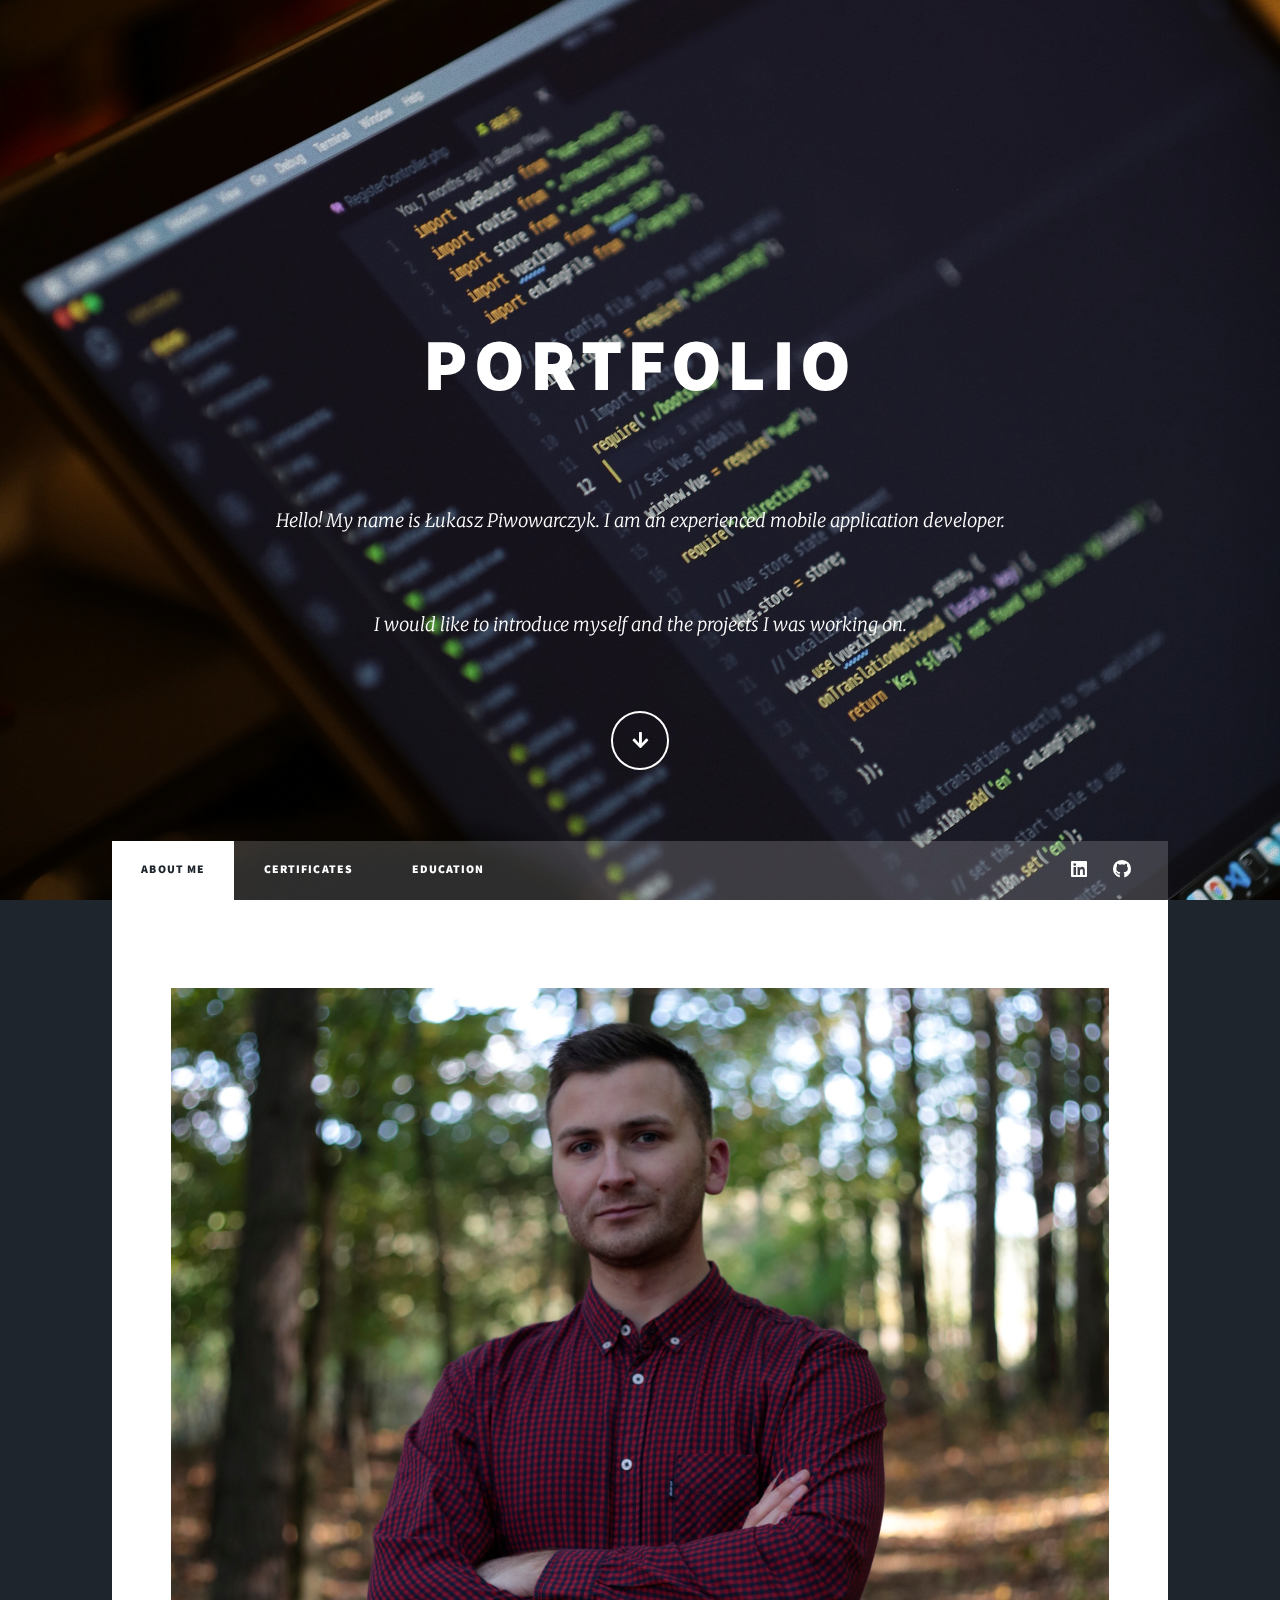
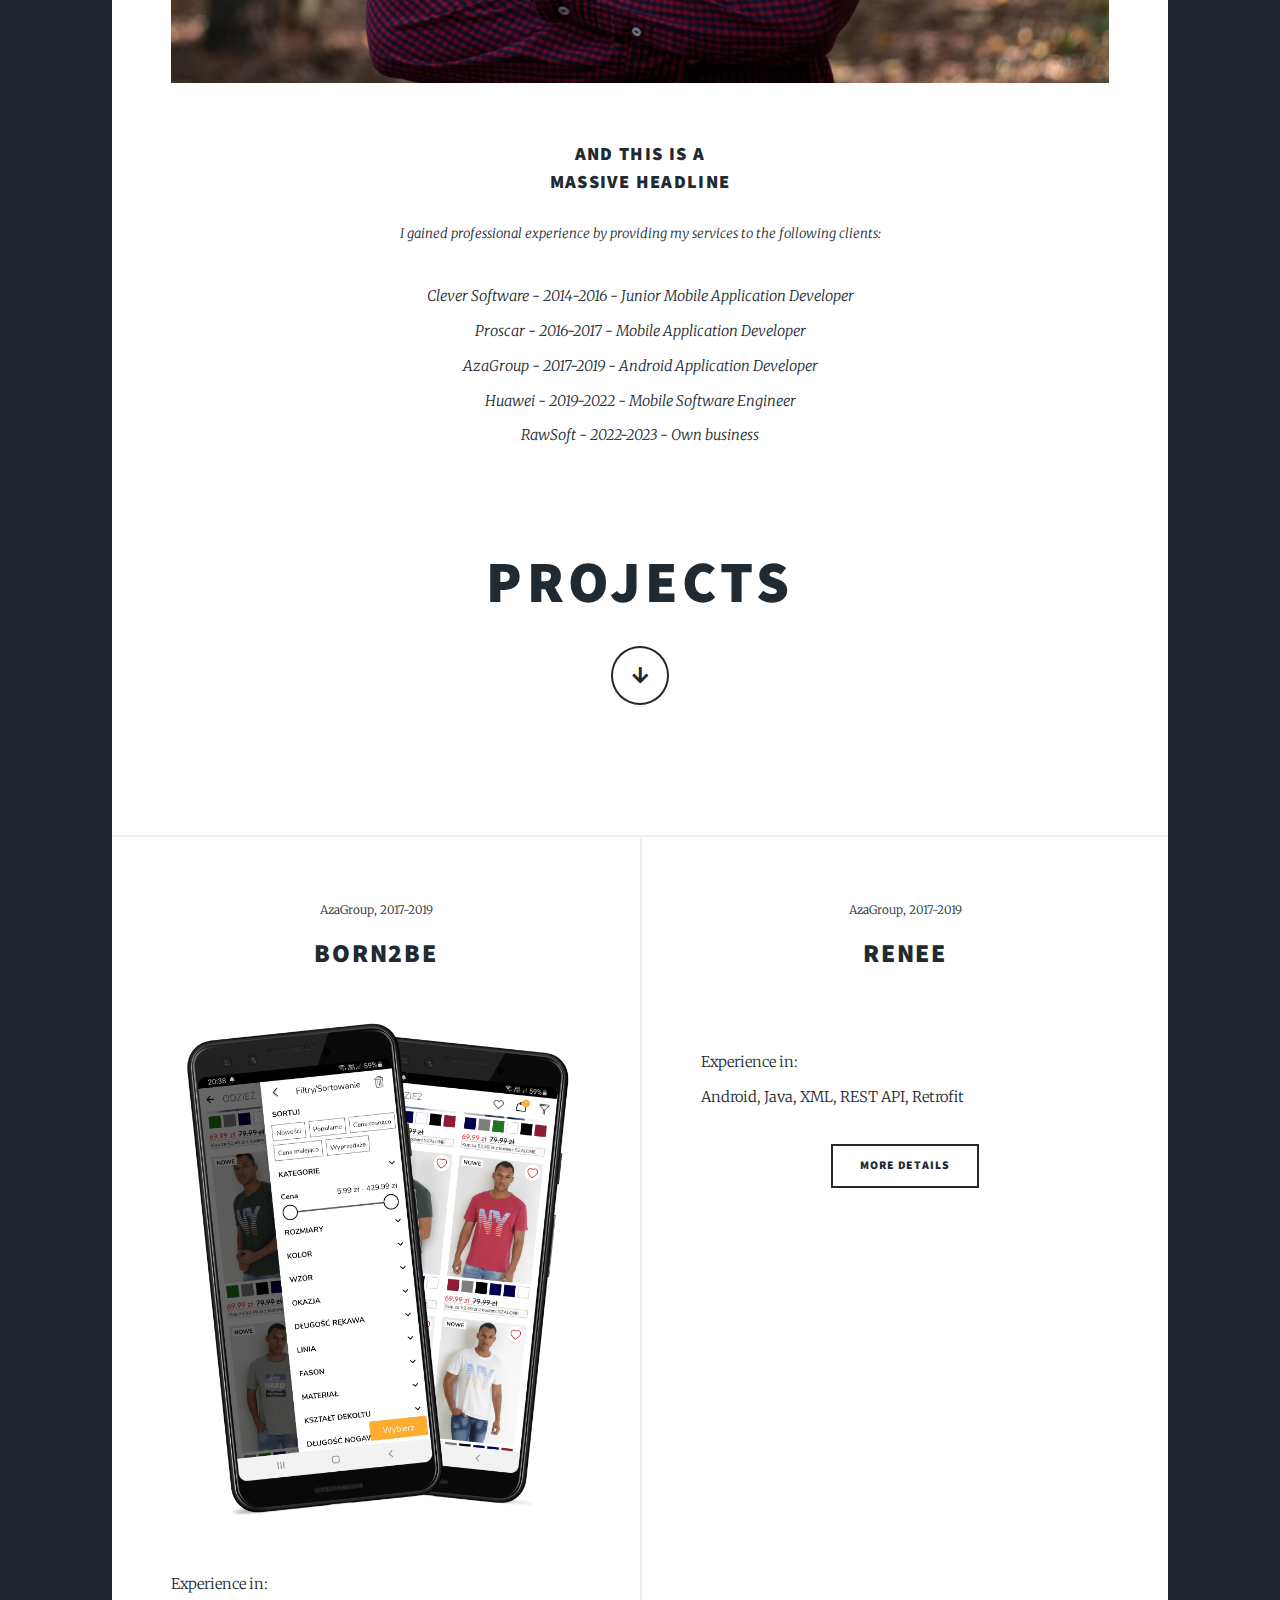
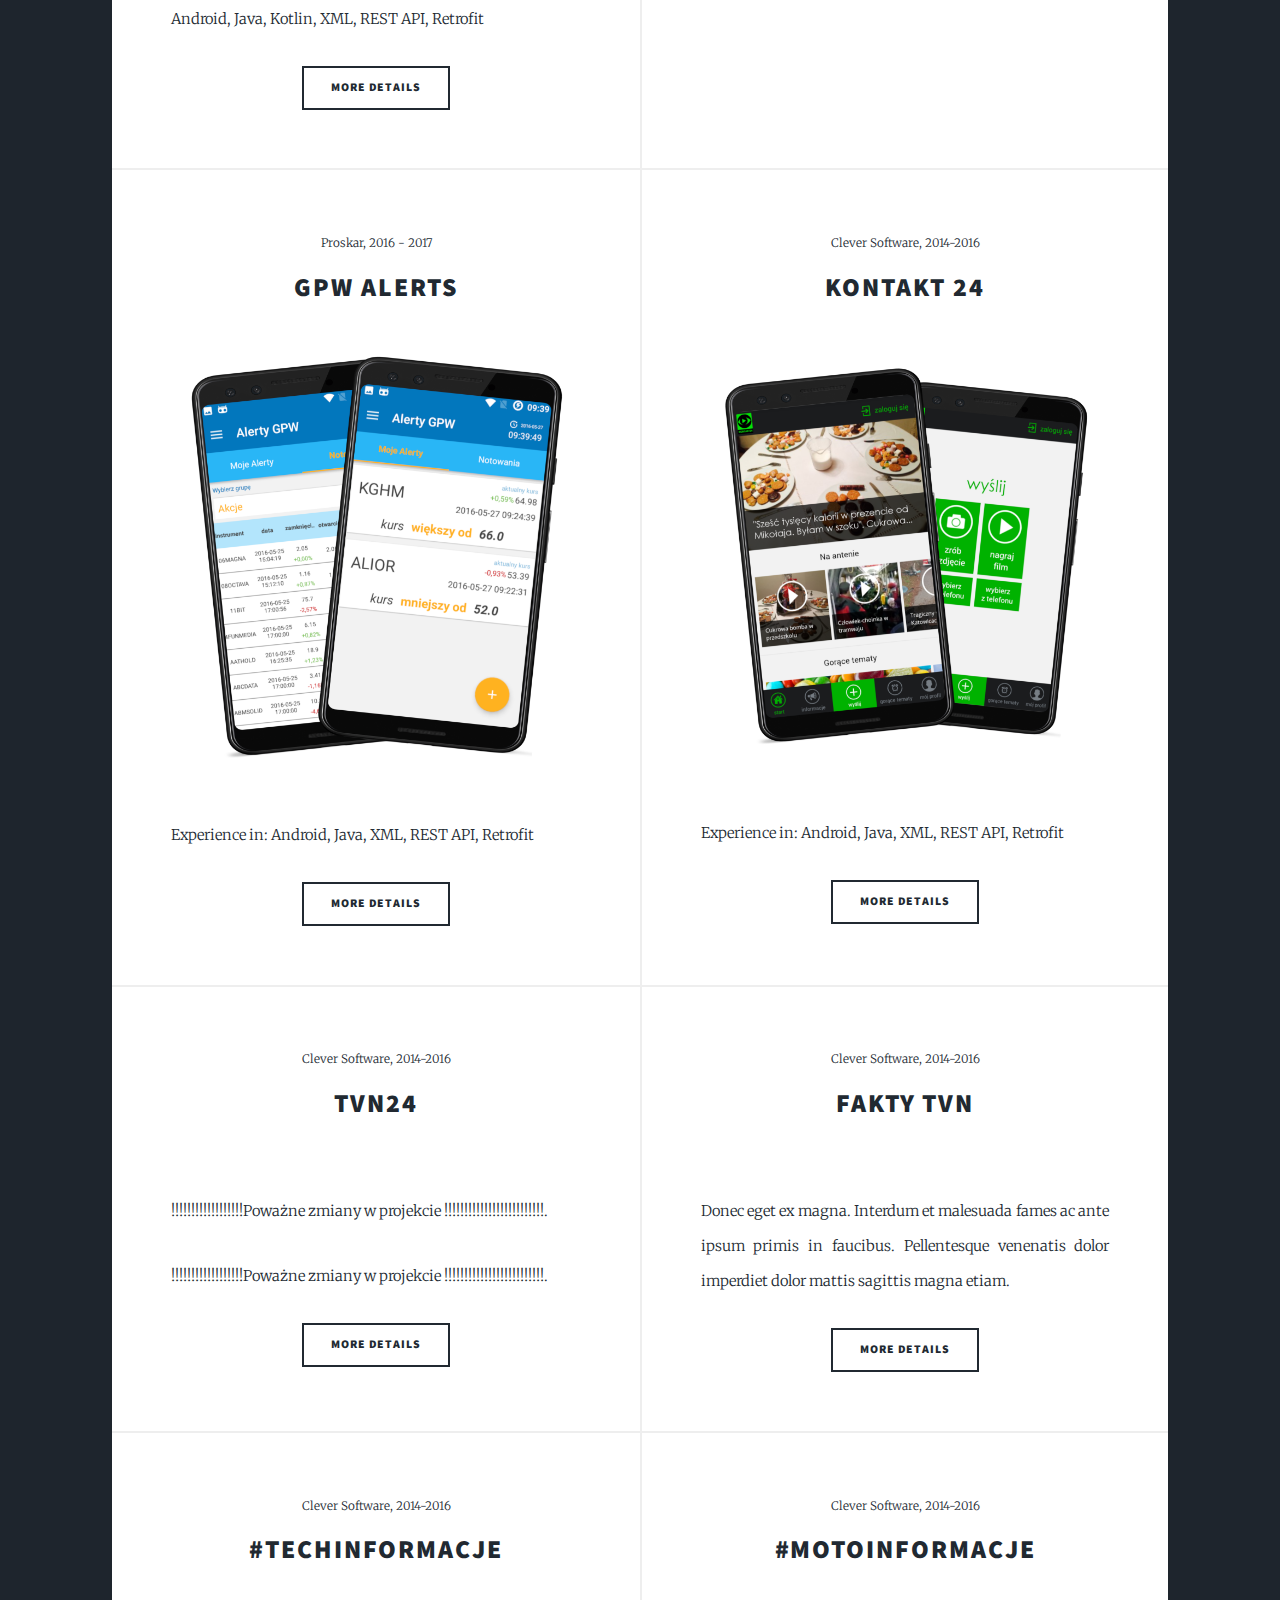
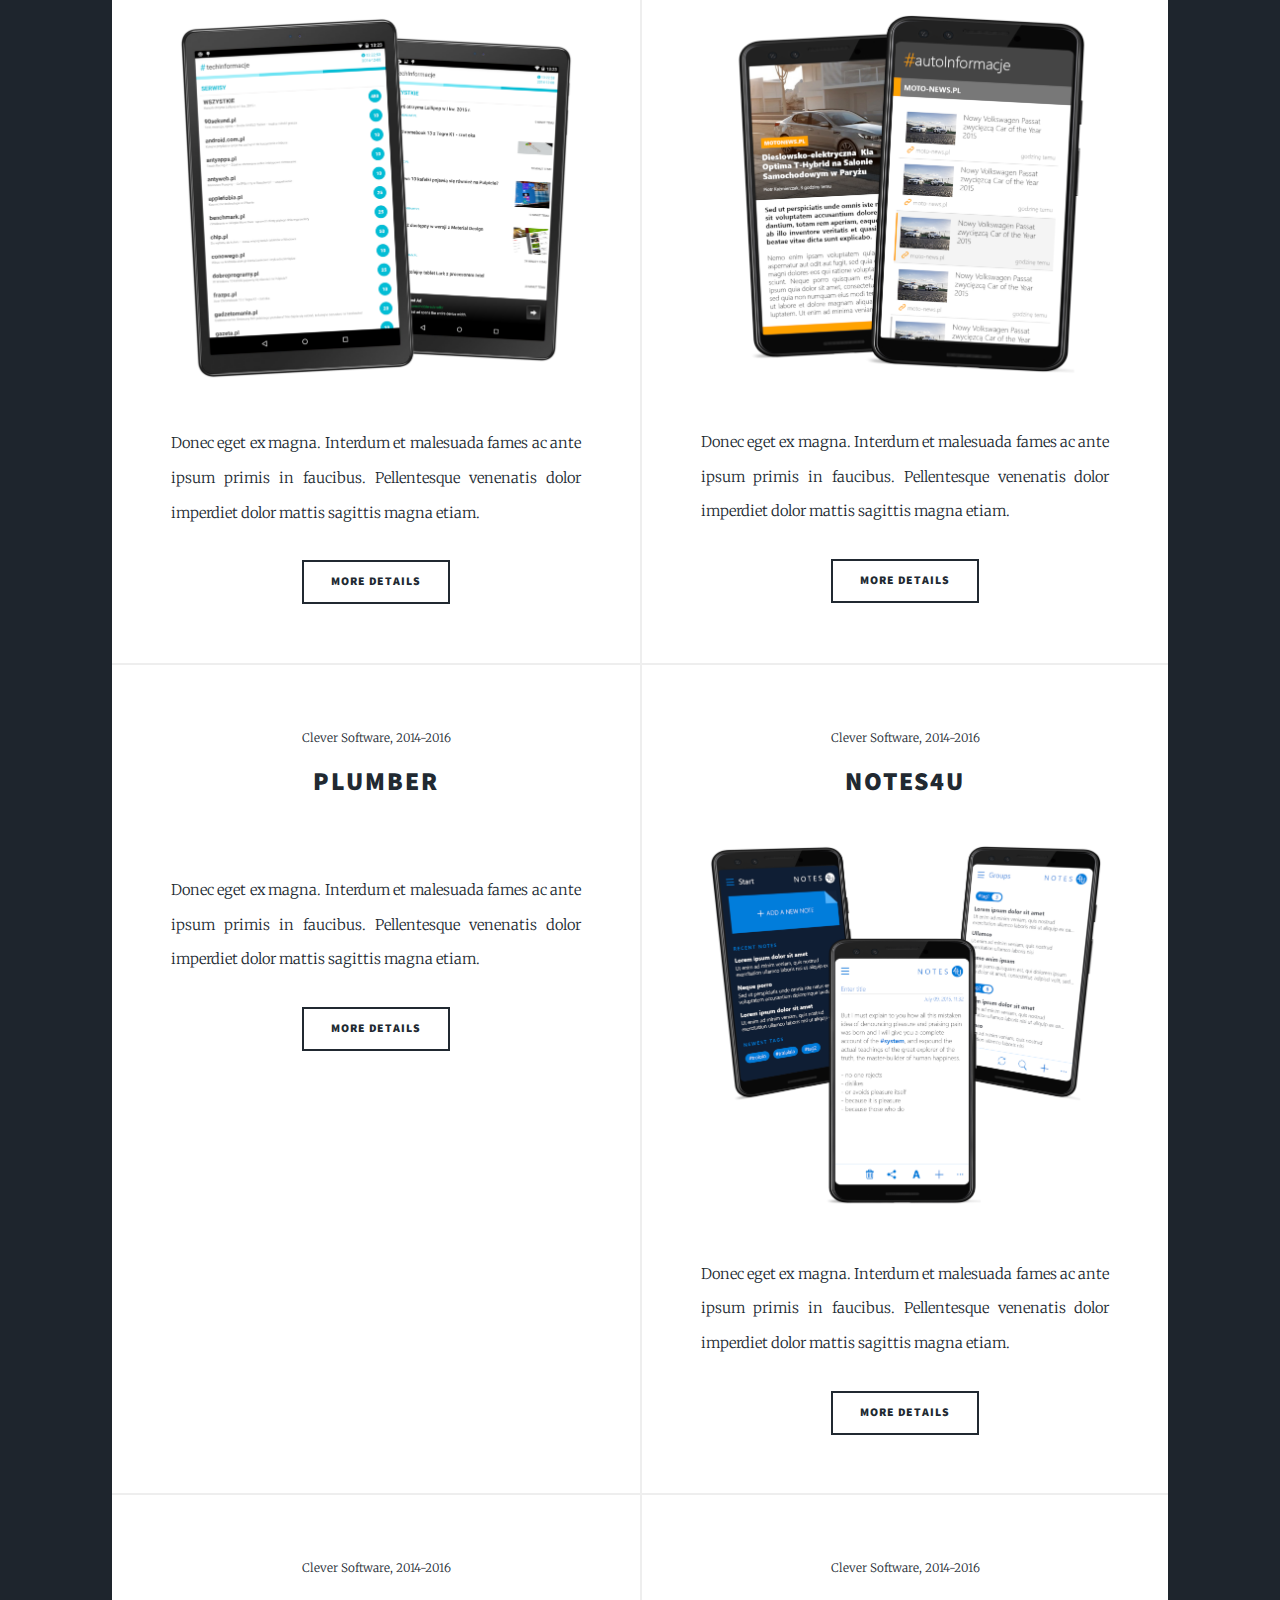
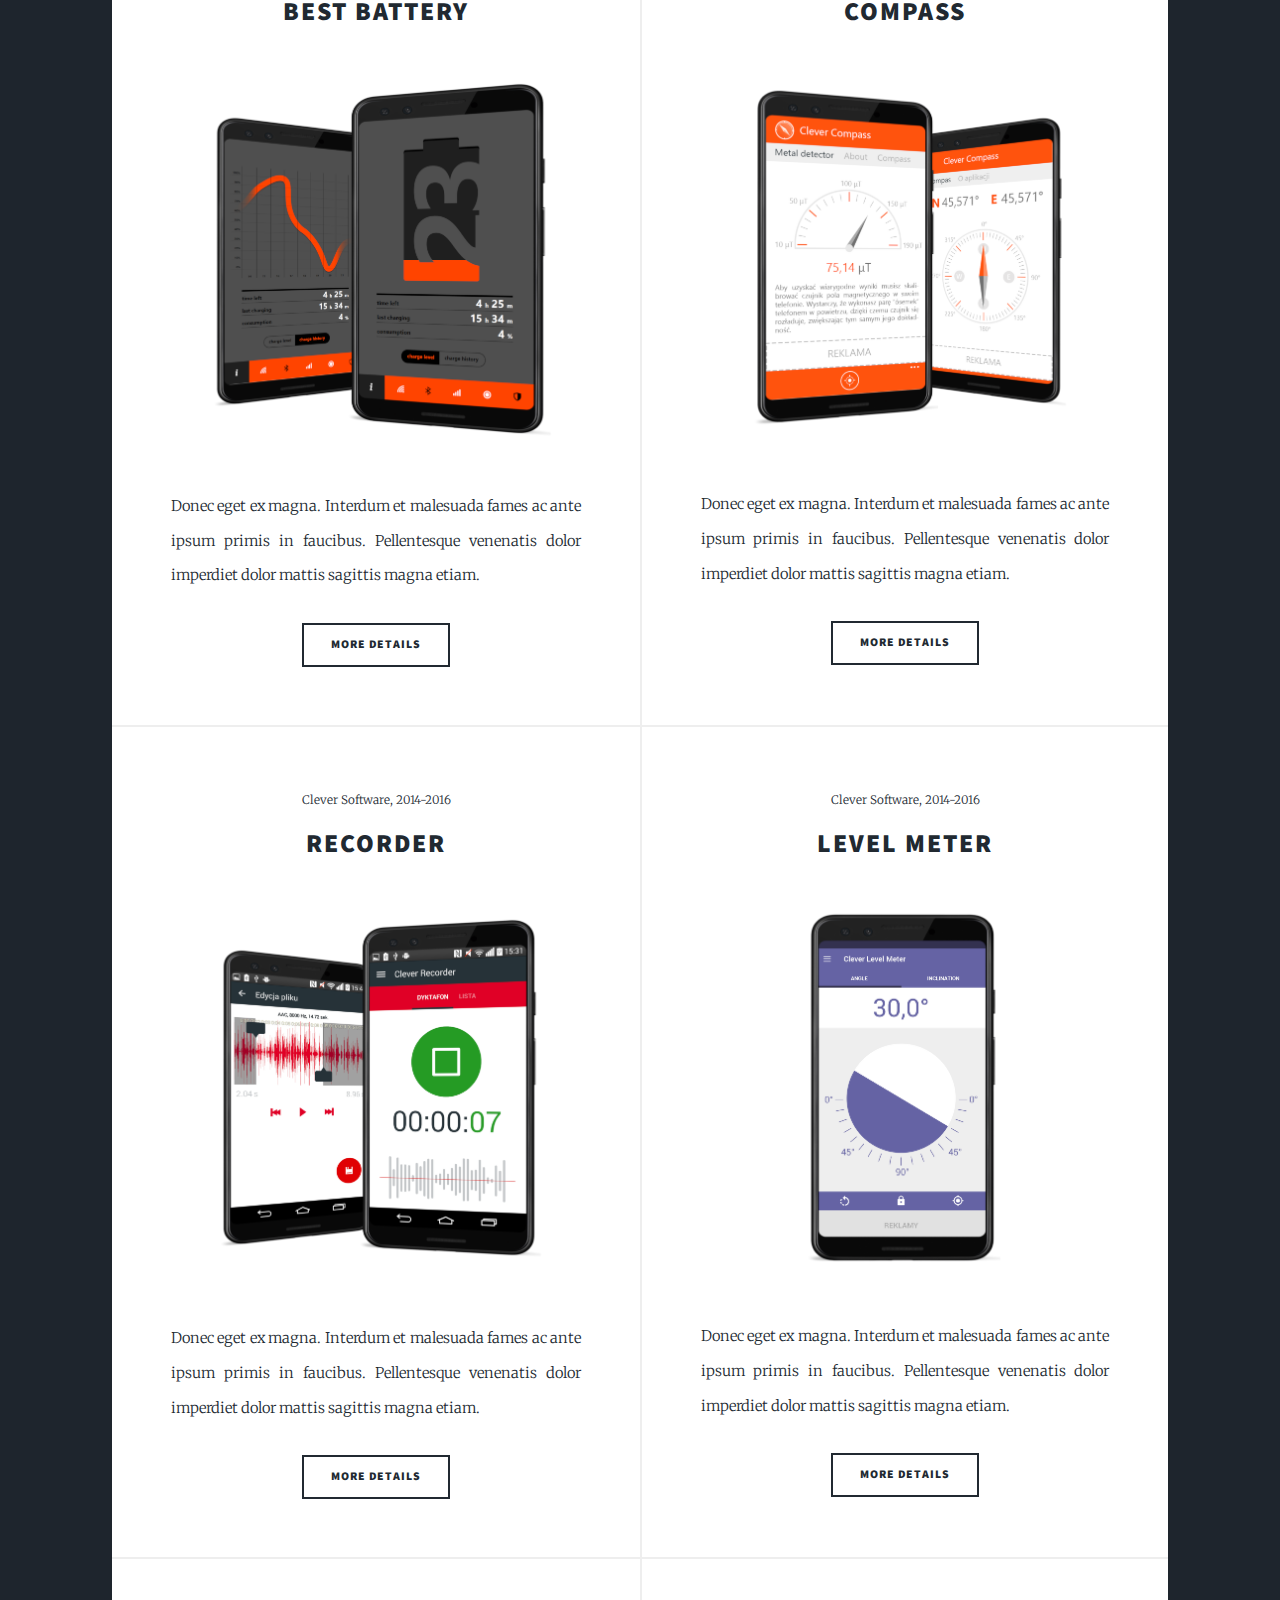
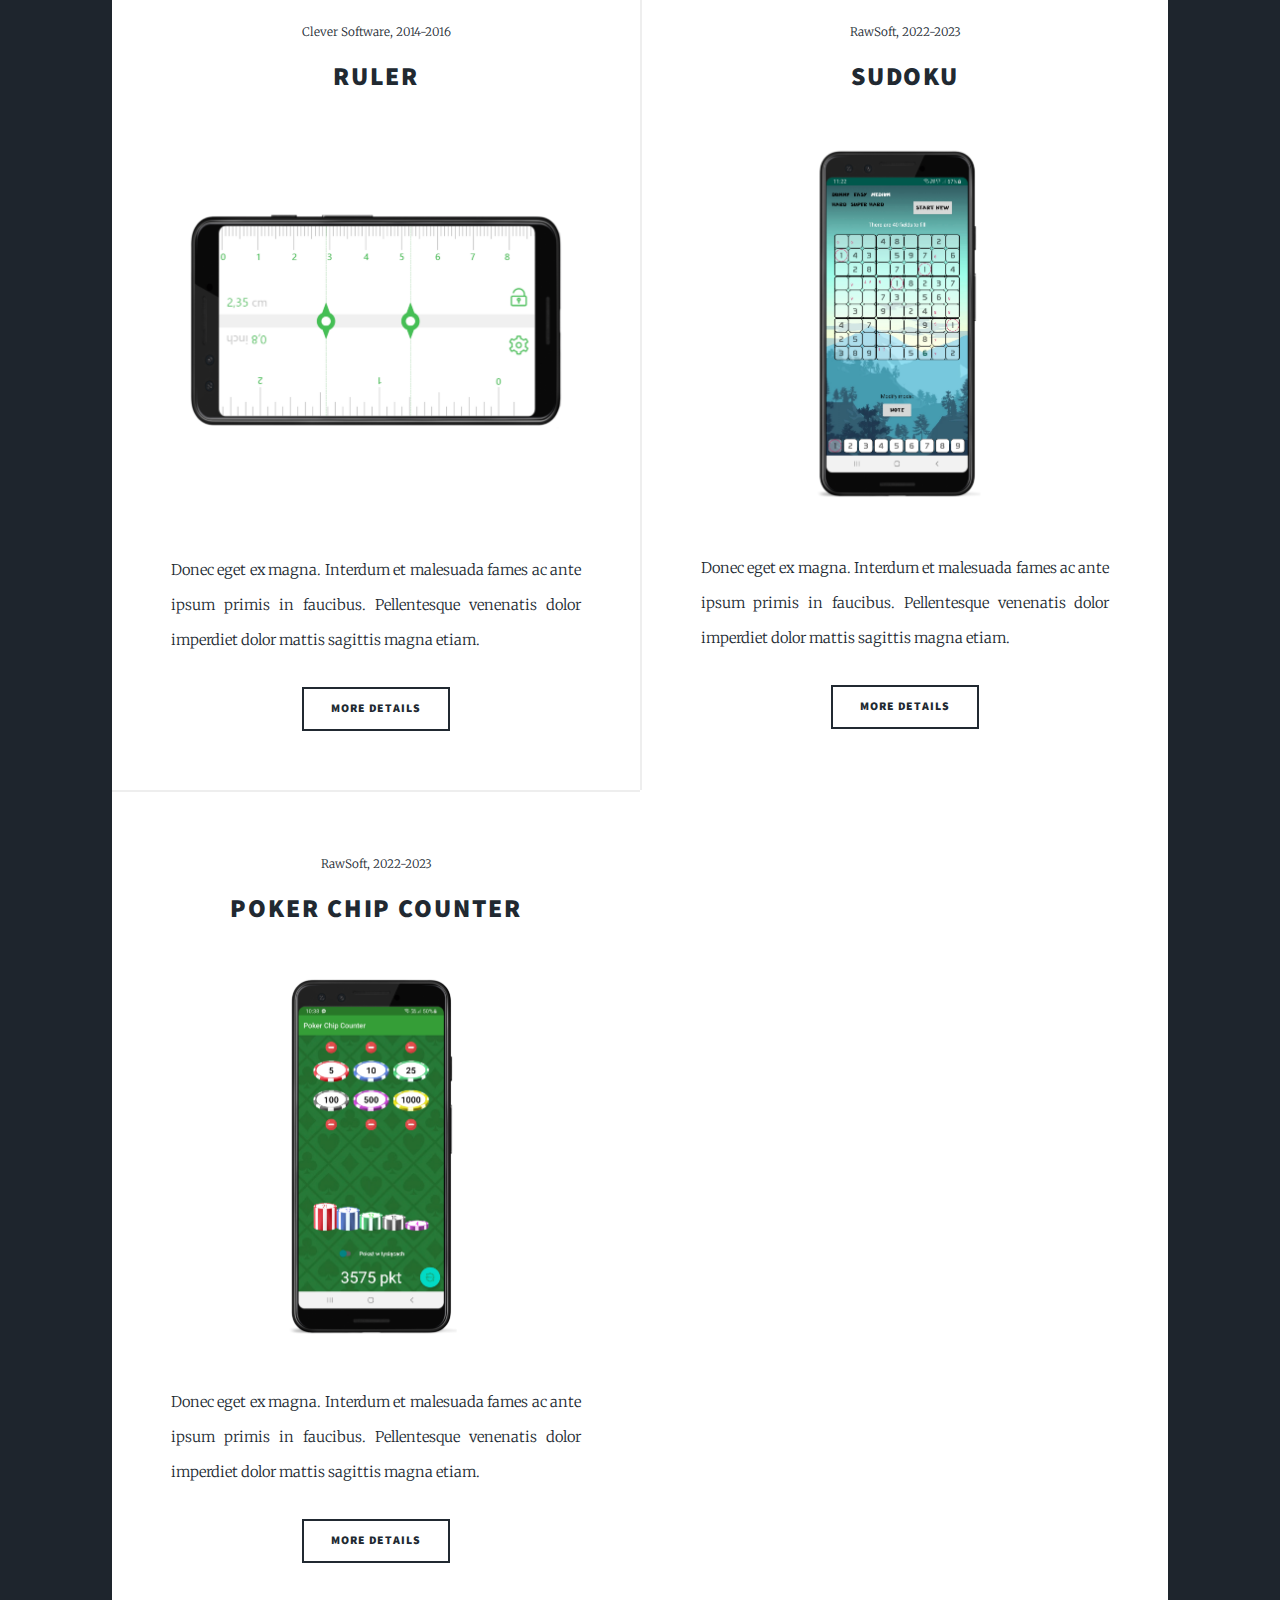
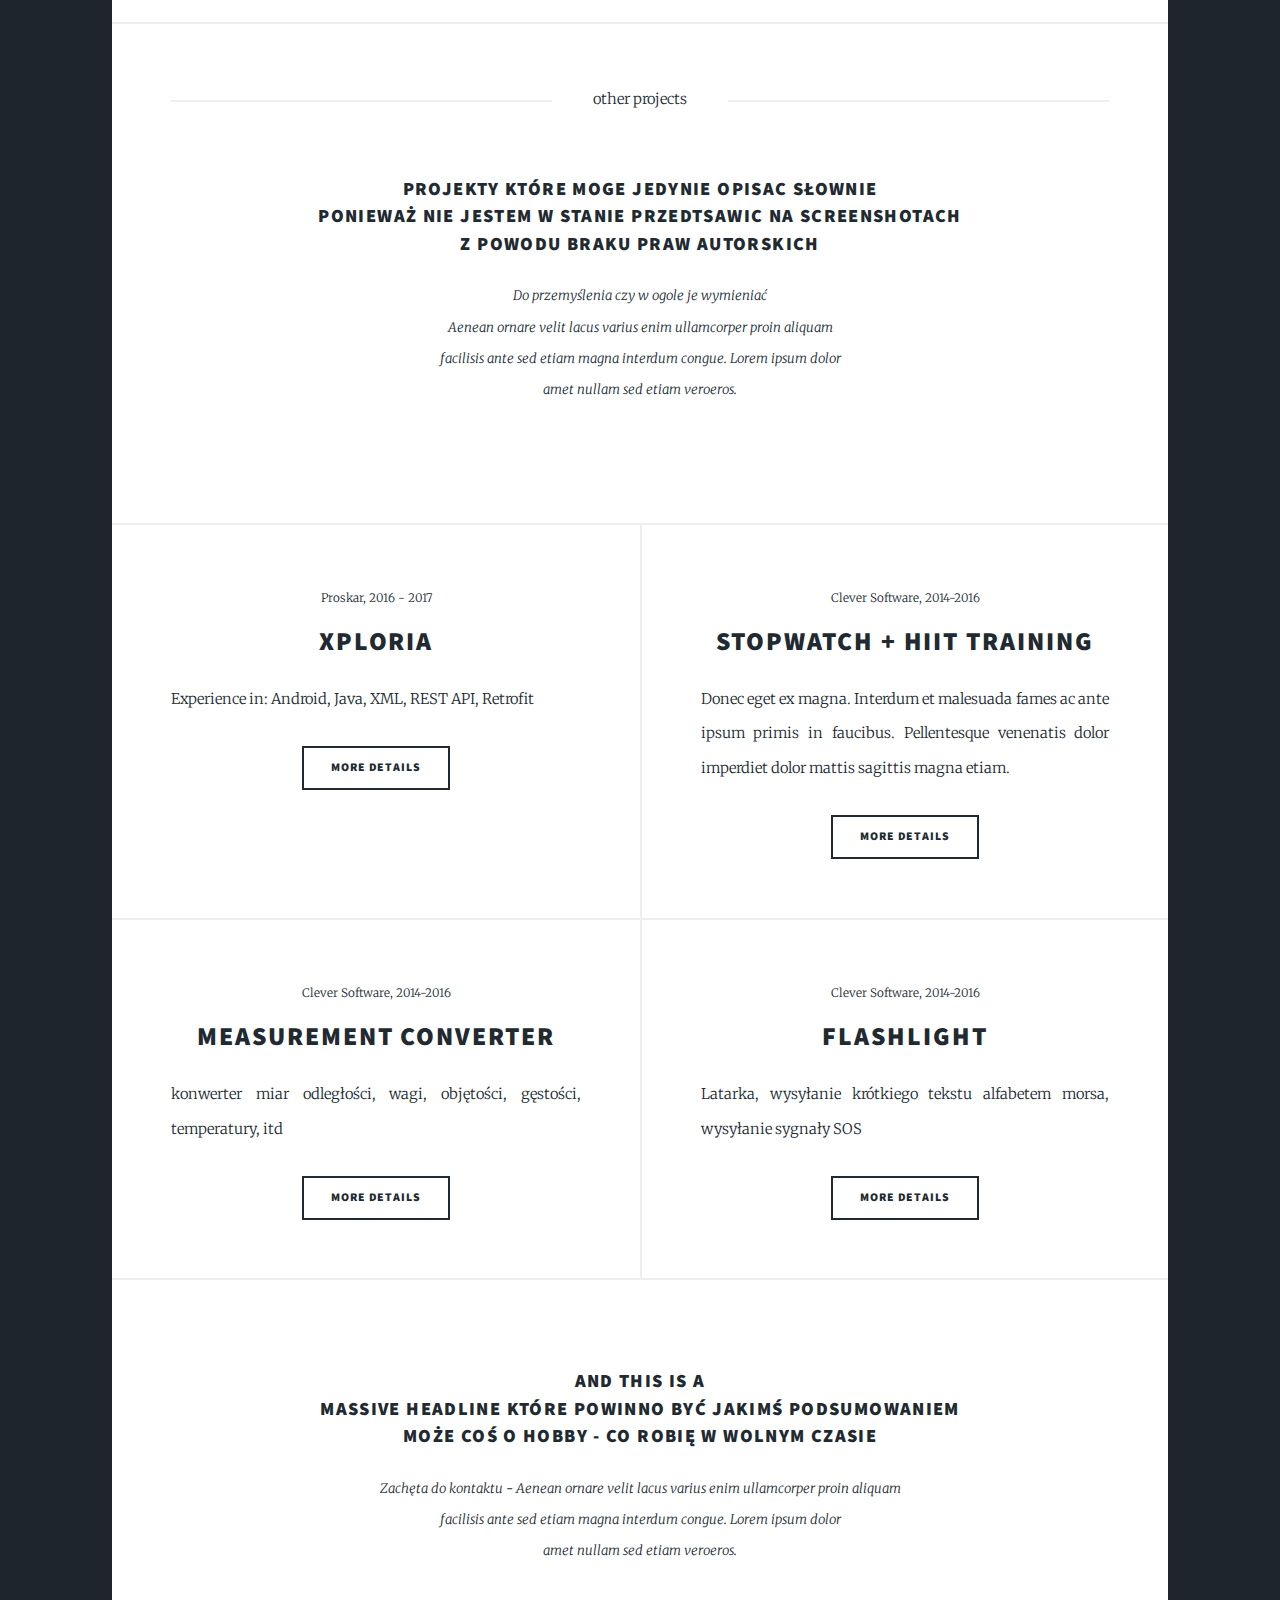
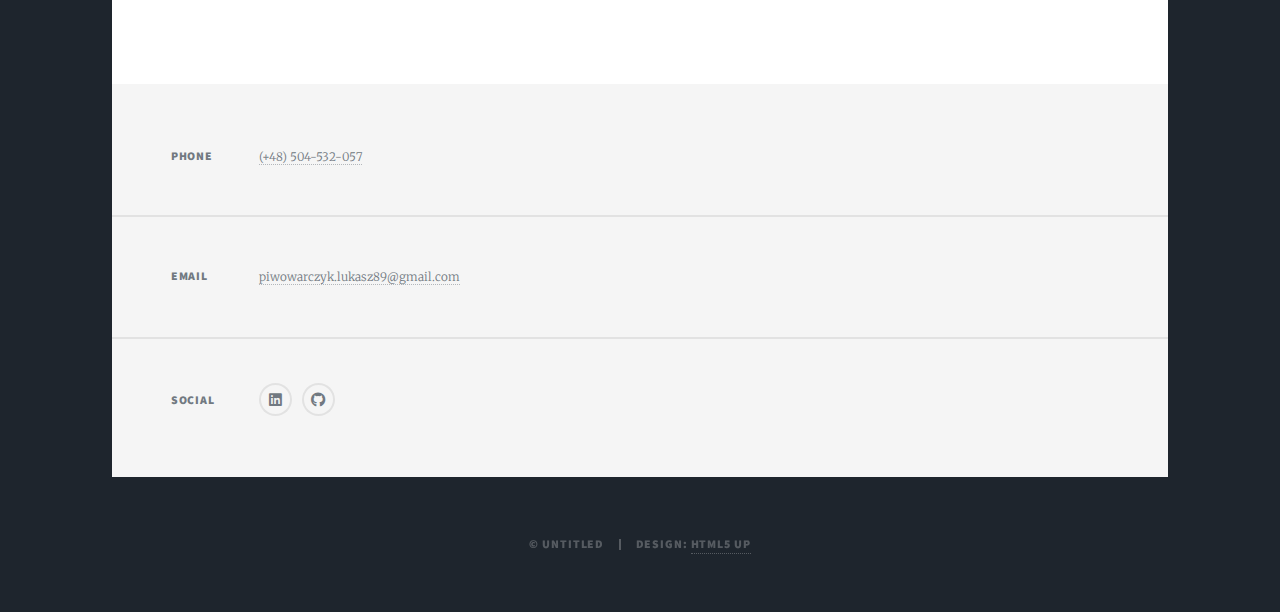
==== commit 48c90a0b: "added projects and main photos to them" ====
--- a/index.html
+++ b/index.html
@@ -19,8 +19,10 @@
 
 				<!-- Intro -->
 					<div id="intro">
-						<h1>my portfolio</h1>
-						<p>This is a showcase of my projects and my abilities</p>
+						<h1>portfolio</h1>
+						<br /><br />
+						<p>Hello! My name is Łukasz Piwowarczyk. I am an experienced mobile application developer.</p><br />
+						<p>I would like to introduce myself and the projects I was working on.</p><br />
 						<ul class="actions">
 							<li><a href="#header" class="button icon solid solo fa-arrow-down scrolly">Continue</a></li>
 						</ul>
@@ -28,15 +30,15 @@
 
 				<!-- Header -->
 					<header id="header">
-						<a href="index.html" class="logo">Massively</a>
+						<!-- <a href="index.html" class="logo">Header Button</a> -->
 					</header>
 
 				<!-- Nav -->
 					<nav id="nav">
 						<ul class="links">
-							<li class="active"><a href="index.html">This is Massively</a></li>
-							<li><a href="generic.html">Generic Page</a></li>
-							<!-- <li><a href="elements.html">Elements Reference</a></li> -->
+							<li class="active"><a href="index.html">About me</a></li>
+							<li><a href="elements.html">Certificates</a></li>
+							<li><a href="generic.html">Education</a></li>
 						</ul>
 						<ul class="icons">
 							<li><a href="#" class="icon brands fa-linkedin"><span class="label">LinkedIn</span></a></li>
@@ -46,159 +48,379 @@
 
 				<!-- Main -->
 					<div id="main">
-
-						<!-- Featured Post -->
+						<!-- -------- -->
+						<!-- Projects -->
+						<!-- -------- -->
+						
+						<!-- Featured Post (wyróżniony wpis)-->
+							<article class="post featured">
+								<a href="#" class="image main"><img src="images/lukasz_photo.JPG" alt="" /></a>
+								<header class="major">
+									<!-- <span class="date">April 25, 2012</span> -->
+									<h3><a href="#">And this is a<br />
+										massive headline</a></h2>
+									<!-- <p>Aenean ornare velit lacus varius enim ullamcorper proin aliquam<br />
+									facilisis ante sed etiam magna interdum congue. Lorem ipsum dolor<br />
+									amet nullam sed etiam veroeros.</p> -->
+
+									<p>I gained professional experience by providing my services to the following clients:</p>
+									<p>Clever Software - 2014-2016 - Junior Mobile Application Developer <br />
+									   Proscar - 2016-2017 - Mobile Application Developer <br />
+									   AzaGroup - 2017-2019 - Android Application Developer <br />
+									   Huawei - 2019-2022 - Mobile Software Engineer <br />
+									   RawSoft - 2022-2023 - Own business
+									</p>
+									<br /><br />
+									<h2><a>Projects</a></h2>
+									<a href="#projects" class="button icon solid solo fa-arrow-down scrolly">Continue</a>
+									
+
+								</header>
+								<!-- <ul class="actions special">
+									<li><a href="/project_1.html" class="button large">my education</a></li>
+								</ul> -->
+							</article>
+
+		
+						<!-- -------- -->
+						<!-- Projects -->
+						<!-- -------- -->
+							<section class="posts" id="projects">
+
+							<!-- Born2Be -->
+								<article>
+									<header>
+										<span class="date">AzaGroup, 2017-2019</span>
+										<h2><a href="#">Born2Be</a></h2>
+									</header>
+									<a href="#" class="image fit"><img src="images/born2be/b2b_main_2.png" alt="" /></a>
+									<p>Experience in:<br />Android, Java, Kotlin, XML, REST API, Retrofit</p>
+									<ul class="actions special">
+										<li><a href="#" class="button">More Details</a></li>
+									</ul>
+								</article>
+							
+							<!-- Renee -->
+								<article>
+									<header>
+										<span class="date">AzaGroup, 2017-2019</span>
+										<h2><a href="#">Renee</a></h2>
+									</header>
+									<a href="#" class="image fit"><img src="images/renee/renee_main_2.png" alt="" /></a>
+									<p>Experience in:<br /> Android, Java, XML, REST API, Retrofit</p>
+									<ul class="actions special">
+										<li><a href="/project_1.html" class="button">More Details</a></li>
+									</ul>
+								</article>
+
+							<!-- GPW Alerts	 -->
+								<article>
+									<header>
+										<span class="date">Proskar, 2016 - 2017</span>
+										<h2><a href="#">GPW Alerts</a></h2>
+									</header>
+									<a href="#" class="image fit"><img src="images/alerts_gpw/alerty_main_2.png" alt="" /></a>
+									<p>Experience in: Android, Java, XML, REST API, Retrofit</p>
+									<ul class="actions special">
+										<li><a href="/project_1.html" class="button">More Details</a></li>
+									</ul>
+								</article>
+
+							<!-- Kontakt24 -->
+								<article>
+									<header>
+										<span class="date">Clever Software, 2014-2016</span>
+										<h2><a href="#">Kontakt 24</a></h2>
+									</header>
+									<a href="#" class="image fit"><img src="images/kontakt24/kontak24_main.png" alt="" /></a>
+									<p>Experience in: Android, Java, XML, REST API, Retrofit</p>
+									<ul class="actions special">
+										<li><a href="/project_1.html" class="button">More Details</a></li>
+									</ul>
+								</article>
+
+							<!-- TVN24 -->
+								<article>
+									<header>
+										<span class="date">Clever Software, 2014-2016</span>
+										<h2><a href="#">TVN24</a></h2>
+									</header>
+									<a href="#" class="image fit"><img src="images/tvn24/tvn24_main.png" alt="" /></a>
+									<p>!!!!!!!!!!!!!!!!!!Poważne zmiany w projekcie !!!!!!!!!!!!!!!!!!!!!!!!!.</p>
+									<p>!!!!!!!!!!!!!!!!!!Poważne zmiany w projekcie !!!!!!!!!!!!!!!!!!!!!!!!!.</p>
+									<ul class="actions special">
+										<li><a href="/project_1.html" class="button">More Details</a></li>
+									</ul>
+								</article>
+
+							<!-- Fakty TVN -->
+								<article>
+									<header>
+										<span class="date">Clever Software, 2014-2016</span>
+										<h2><a href="#">Fakty TVN</a></h2>
+									</header>
+									<a href="#" class="image fit"><img src="images/fakty/fakty_main.png" alt="" /></a>
+									<p>Donec eget ex magna. Interdum et malesuada fames ac ante ipsum primis in faucibus. Pellentesque venenatis dolor imperdiet dolor mattis sagittis magna etiam.</p>
+									<ul class="actions special">
+										<li><a href="/project_1.html" class="button">More Details</a></li>
+									</ul>
+								</article>
+
+							<!-- #techInformacje -->
+								<article>
+									<header>
+										<span class="date">Clever Software, 2014-2016</span>
+										<h2><a href="#">#techInformacje</a></h2>
+									</header>
+									<a href="#" class="image fit"><img src="images/techinformacje/techinformacje_main.png" alt="" /></a>
+									<p>Donec eget ex magna. Interdum et malesuada fames ac ante ipsum primis in faucibus. Pellentesque venenatis dolor imperdiet dolor mattis sagittis magna etiam.</p>
+									<ul class="actions special">
+										<li><a href="/project_1.html" class="button">More Details</a></li>
+									</ul>
+								</article>
+
+							<!-- #motoInformacje -->
+								<article>
+									<header>
+										<span class="date">Clever Software, 2014-2016</span>
+										<h2><a href="#">#motoInformacje</a></h2>
+									</header>
+									<a href="#" class="image fit"><img src="images/motoinformacje/motoinformacje_main.png" alt="" /></a>
+									<p>Donec eget ex magna. Interdum et malesuada fames ac ante ipsum primis in faucibus. Pellentesque venenatis dolor imperdiet dolor mattis sagittis magna etiam.</p>
+									<ul class="actions special">
+										<li><a href="/project_1.html" class="button">More Details</a></li>
+									</ul>
+								</article>
+
+							<!-- Plumber -->
+								<article>
+									<header>
+										<span class="date">Clever Software, 2014-2016</span>
+										<h2><a href="#">Plumber</a></h2>
+									</header>
+									<a href="#" class="image fit"><img src="images/plumber/plumber_main.png" alt="" /></a>
+									<p>Donec eget ex magna. Interdum et malesuada fames ac ante ipsum primis in faucibus. Pellentesque venenatis dolor imperdiet dolor mattis sagittis magna etiam.</p>
+									<ul class="actions special">
+										<li><a href="/project_1.html" class="button">More Details</a></li>
+									</ul>
+								</article>
+
+							<!-- Notes4U -->
+								<article>
+									<header>
+										<span class="date">Clever Software, 2014-2016</span>
+										<h2><a href="#">Notes4U</a></h2>
+									</header>
+									<a href="#" class="image fit"><img src="images/notes4u/notes4u_main.png" alt="" /></a>
+									<p>Donec eget ex magna. Interdum et malesuada fames ac ante ipsum primis in faucibus. Pellentesque venenatis dolor imperdiet dolor mattis sagittis magna etiam.</p>
+									<ul class="actions special">
+										<li><a href="/project_1.html" class="button">More Details</a></li>
+									</ul>
+								</article>
+
+							<!-- Best Battery -->
+								<article>
+									<header>
+										<span class="date">Clever Software, 2014-2016</span>
+										<h2><a href="#">Best Battery</a></h2>
+									</header>
+									<a href="#" class="image fit"><img src="images/bestbattery/bestbattery_main.png" alt="" /></a>
+									<p>Donec eget ex magna. Interdum et malesuada fames ac ante ipsum primis in faucibus. Pellentesque venenatis dolor imperdiet dolor mattis sagittis magna etiam.</p>
+									<ul class="actions special">
+										<li><a href="/project_1.html" class="button">More Details</a></li>
+									</ul>
+								</article>
+
+								<!-- Clever Compass -->
+								<article>
+									<header>
+										<span class="date">Clever Software, 2014-2016</span>
+										<h2><a href="#">Compass</a></h2>
+									</header>
+									<a href="#" class="image fit"><img src="images/compass/compass_main.png" alt="" /></a>
+									<p>Donec eget ex magna. Interdum et malesuada fames ac ante ipsum primis in faucibus. Pellentesque venenatis dolor imperdiet dolor mattis sagittis magna etiam.</p>
+									<ul class="actions special">
+										<li><a href="/project_1.html" class="button">More Details</a></li>
+									</ul>
+								</article>
+
+							<!-- Clever Recorder -->
+								<article>
+									<header>
+										<span class="date">Clever Software, 2014-2016</span>
+										<h2><a href="#">Recorder</a></h2>
+									</header>
+									<a href="#" class="image fit"><img src="images/recorder/recorder_main.png" alt="" /></a>
+									<p>Donec eget ex magna. Interdum et malesuada fames ac ante ipsum primis in faucibus. Pellentesque venenatis dolor imperdiet dolor mattis sagittis magna etiam.</p>
+									<ul class="actions special">
+										<li><a href="/project_1.html" class="button">More Details</a></li>
+									</ul>
+								</article>
+							
+							<!-- Clever Level Meter -->
+								<article>
+									<header>
+										<span class="date">Clever Software, 2014-2016</span>
+										<h2><a href="#">Level Meter</a></h2>
+									</header>
+									<a href="#" class="image fit"><img src="images/level_meter/level_main.png" alt="" /></a>
+									<p>Donec eget ex magna. Interdum et malesuada fames ac ante ipsum primis in faucibus. Pellentesque venenatis dolor imperdiet dolor mattis sagittis magna etiam.</p>
+									<ul class="actions special">
+										<li><a href="/project_1.html" class="button">More Details</a></li>
+									</ul>
+								</article>
+
+							<!-- Clever Ruler -->
+								<article>
+									<header>
+										<span class="date">Clever Software, 2014-2016</span>
+										<h2><a href="#">Ruler</a></h2>
+									</header>
+									<a href="#" class="image fit"><img src="images/ruler/ruler_main.png" alt="" /></a>
+									<p>Donec eget ex magna. Interdum et malesuada fames ac ante ipsum primis in faucibus. Pellentesque venenatis dolor imperdiet dolor mattis sagittis magna etiam.</p>
+									<ul class="actions special">
+										<li><a href="/project_1.html" class="button">More Details</a></li>
+									</ul>
+								</article>
+
+							<!-- Sudoku -->
+								<article>
+									<header>
+										<span class="date">RawSoft, 2022-2023</span>
+										<h2><a href="#">Sudoku</a></h2>
+									</header>
+									<a href="#" class="image fit"><img src="images/sudoku/sudoku_main.png" alt="" /></a>
+									<p>Donec eget ex magna. Interdum et malesuada fames ac ante ipsum primis in faucibus. Pellentesque venenatis dolor imperdiet dolor mattis sagittis magna etiam.</p>
+									<ul class="actions special">
+										<li><a href="/project_1.html" class="button">More Details</a></li>
+									</ul>
+								</article>
+
+							<!-- Poker Chip Counter -->
+								<article>
+									<header>
+										<span class="date">RawSoft, 2022-2023</span>
+										<h2><a href="#">Poker Chip Counter</a></h2>
+									</header>
+									<a href="#" class="image fit"><img src="images/poker_chip_counter/pokerchipcounter_main.png" alt="" /></a>
+									<p>Donec eget ex magna. Interdum et malesuada fames ac ante ipsum primis in faucibus. Pellentesque venenatis dolor imperdiet dolor mattis sagittis magna etiam.</p>
+									<ul class="actions special">
+										<li><a href="/project_1.html" class="button">More Details</a></li>
+									</ul>
+								</article>
+
+							</section>
+							<!-- ---------------------------- -->
+							<!-- PROJECTS WITHOUT SCREENSHOTS -->
+							<!-- ---------------------------- -->
+							
 							<article class="post featured">
 								<header class="major">
-									<span class="date">April 25, 2017</span>
-									<h2><a href="#">And this is a<br />
-									massive headline</a></h2>
-									<p>Aenean ornare velit lacus varius enim ullamcorper proin aliquam<br />
+									<span class="date">other projects</span>
+									<h3><a href="#">Projekty które moge jedynie opisac słownie<br />
+									ponieważ nie jestem w stanie przedtsawic na screenshotach<br />
+									z powodu braku praw autorskich</a></h2>
+									<p> Do przemyślenia czy w ogole je wymieniać<br />
+										Aenean ornare velit lacus varius enim ullamcorper proin aliquam<br />
 									facilisis ante sed etiam magna interdum congue. Lorem ipsum dolor<br />
 									amet nullam sed etiam veroeros.</p>
 								</header>
-								<a href="#" class="image main"><img src="images/pic01.jpg" alt="" /></a>
-								<ul class="actions special">
-									<li><a href="#" class="button large">Full Story</a></li>
-								</ul>
 							</article>
 
-						<!-- Posts -->
-							<section class="posts">
-								<article>
-									<header>
-										<span class="date">AzaGroup, 2017</span>
-										<h2><a href="#">Born2Be</a></h2>
-									</header>
-									<a href="#" class="image fit"><img src="images/pic02.jpg" alt="" /></a>
-									<p>Donec eget ex magna. Interdum et malesuada fames ac ante ipsum primis in faucibus. Pellentesque venenatis dolor imperdiet dolor mattis sagittis magna etiam.</p>
-									<ul class="actions special">
-										<li><a href="#" class="button">More Details</a></li>
-									</ul>
-								</article>
-								<article>
-									<header>
-										<span class="date">April 22, 2017</span>
-										<h2><a href="#">Primis eget<br />
-										imperdiet lorem</a></h2>
-									</header>
-									<a href="#" class="image fit"><img src="images/pic03.jpg" alt="" /></a>
-									<p>Donec eget ex magna. Interdum et malesuada fames ac ante ipsum primis in faucibus. Pellentesque venenatis dolor imperdiet dolor mattis sagittis magna etiam.</p>
-									<ul class="actions special">
-										<li><a href="#" class="button">Full Story</a></li>
-									</ul>
-								</article>
-								<article>
-									<header>
-										<span class="date">April 18, 2017</span>
-										<h2><a href="#">Ante mattis<br />
-										interdum dolor</a></h2>
-									</header>
-									<a href="#" class="image fit"><img src="images/pic04.jpg" alt="" /></a>
-									<p>Donec eget ex magna. Interdum et malesuada fames ac ante ipsum primis in faucibus. Pellentesque venenatis dolor imperdiet dolor mattis sagittis magna etiam.</p>
-									<ul class="actions special">
-										<li><a href="#" class="button">Full Story</a></li>
-									</ul>
-								</article>
-								<article>
-									<header>
-										<span class="date">April 14, 2017</span>
-										<h2><a href="#">Tempus sed<br />
-										nulla imperdiet</a></h2>
-									</header>
-									<a href="#" class="image fit"><img src="images/pic05.jpg" alt="" /></a>
-									<p>Donec eget ex magna. Interdum et malesuada fames ac ante ipsum primis in faucibus. Pellentesque venenatis dolor imperdiet dolor mattis sagittis magna etiam.</p>
-									<ul class="actions special">
-										<li><a href="#" class="button">Full Story</a></li>
-									</ul>
-								</article>
-								<article>
-									<header>
-										<span class="date">April 11, 2017</span>
-										<h2><a href="#">Odio magna<br />
-										sed consectetur</a></h2>
-									</header>
-									<a href="#" class="image fit"><img src="images/pic06.jpg" alt="" /></a>
-									<p>Donec eget ex magna. Interdum et malesuada fames ac ante ipsum primis in faucibus. Pellentesque venenatis dolor imperdiet dolor mattis sagittis magna etiam.</p>
-									<ul class="actions special">
-										<li><a href="#" class="button">Full Story</a></li>
-									</ul>
-								</article>
-								<article>
-									<header>
-										<span class="date">April 7, 2017</span>
-										<h2><a href="#">Augue lorem<br />
-										primis vestibulum</a></h2>
-									</header>
-									<a href="#" class="image fit"><img src="images/pic07.jpg" alt="" /></a>
-									<p>Donec eget ex magna. Interdum et malesuada fames ac ante ipsum primis in faucibus. Pellentesque venenatis dolor imperdiet dolor mattis sagittis magna etiam.</p>
-									<ul class="actions special">
-										<li><a href="#" class="button">Full Story</a></li>
-									</ul>
-								</article>
+							<section class="posts" id="other_projects">
+
+							<!-- XPloria -->
+								<article>
+									<header>
+										<span class="date">Proskar, 2016 - 2017</span>
+										<h2><a href="#">XPloria</a></h2>
+									</header>
+									<p>Experience in: Android, Java, XML, REST API, Retrofit</p>
+									<ul class="actions special">
+										<li><a href="/project_1.html" class="button">More Details</a></li>
+									</ul>
+								</article>
+
+							<!-- Clever Stopwatch -->
+								<article>
+									<header>
+										<span class="date">Clever Software, 2014-2016</span>
+										<h2><a href="#">Stopwatch + HIIT training</a></h2>
+									</header>
+									<p>Donec eget ex magna. Interdum et malesuada fames ac ante ipsum primis in faucibus. Pellentesque venenatis dolor imperdiet dolor mattis sagittis magna etiam.</p>
+									<ul class="actions special">
+										<li><a href="/project_1.html" class="button">More Details</a></li>
+									</ul>
+								</article>
+
+							<!-- Clever Measurement Converter -->
+								<article>
+									<header>
+										<span class="date">Clever Software, 2014-2016</span>
+										<h2><a href="#">Measurement Converter</a></h2>
+									</header>
+									<p>konwerter miar odległości, wagi, objętości, gęstości, temperatury, itd</p>
+									<ul class="actions special">
+										<li><a href="/project_1.html" class="button">More Details</a></li>
+									</ul>
+								</article>
+
+							<!-- Clever Flashlight -->
+								<article>
+									<header>
+										<span class="date">Clever Software, 2014-2016</span>
+										<h2><a href="#">Flashlight</a></h2>
+									</header>
+									<p>Latarka, wysyłanie krótkiego tekstu alfabetem morsa, wysyłanie sygnały SOS</p>
+									<ul class="actions special">
+										<li><a href="/project_1.html" class="button">More Details</a></li>
+									</ul>
+								</article>
+
 							</section>
 
+							<!-- ZAKONCZENIE / PODSUMOWANIE -->
+								<article class="post featured">
+									<header class="major">
+										<h3><a href="#">And this is a<br />
+										massive headline które powinno być jakimś podsumowaniem<br />
+									może coś o hobby - co robię w wolnym czasie</a></h2>
+										<p>Zachęta do kontaktu - Aenean ornare velit lacus varius enim ullamcorper proin aliquam<br />
+										facilisis ante sed etiam magna interdum congue. Lorem ipsum dolor<br />
+										amet nullam sed etiam veroeros.</p>
+									</header>
+
+								</article>
+
 						<!-- Footer -->
-							<footer>
-								<div class="pagination">
-									<!--<a href="#" class="previous">Prev</a>-->
-									<a href="#" class="page active">1</a>
-									<a href="#" class="page">2</a>
-									<a href="#" class="page">3</a>
-									<span class="extra">&hellip;</span>
-									<a href="#" class="page">8</a>
-									<a href="#" class="page">9</a>
-									<a href="#" class="page">10</a>
-									<a href="#" class="next">Next</a>
-								</div>
-							</footer>
+					
 
 					</div>
 
 				<!-- Footer -->
 					<footer id="footer">
-						<!-- <section>
-							<form method="post" action="#">
-								<div class="fields">
-									<div class="field">
-										<label for="name">Name</label>
-										<input type="text" name="name" id="name" />
-									</div>
-									<div class="field">
-										<label for="email">Email</label>
-										<input type="text" name="email" id="email" />
-									</div>
-									<div class="field">
-										<label for="message">Message</label>
-										<textarea name="message" id="message" rows="3"></textarea>
-									</div>
-								</div>
-								<ul class="actions">
-									<li><input type="submit" value="Send Message" /></li>
-								</ul>
-							</form>
-						</section> -->
 						<section class="split contact">
-							<section class="alt">
+							<!-- <section class="alt">
 								<h3>Address</h3>
 								<p>1234 Somewhere Road #87257<br />
 								Nashville, TN 00000-0000</p>
-							</section>
+							</section> -->
 							<section>
 								<h3>Phone</h3>
-								<p><a href="#">(000) 000-0000</a></p>
+								<p><a>(+48) 504-532-057</a></p>
 							</section>
 							<section>
 								<h3>Email</h3>
-								<p><a href="#">info@untitled.tld</a></p>
+								<p><a>piwowarczyk.lukasz89@gmail.com</a></p>
 							</section>
 							<section>
 								<h3>Social</h3>
 								<ul class="icons alt">
-									<li><a href="#" class="icon brands alt fa-twitter"><span class="label">Twitter</span></a></li>
-									<li><a href="#" class="icon brands alt fa-facebook-f"><span class="label">Facebook</span></a></li>
-									<li><a href="#" class="icon brands alt fa-instagram"><span class="label">Instagram</span></a></li>
-									<li><a href="#" class="icon brands alt fa-github"><span class="label">GitHub</span></a></li>
+									<!-- <li><a href="#" class="icon brands alt fa-twitter"><span class="label">Twitter</span></a></li> -->
+									<!-- <li><a href="#" class="icon brands alt fa-facebook-f"><span class="label">Facebook</span></a></li> -->
+									<!-- <li><a href="#" class="icon brands alt fa-instagram"><span class="label">Instagram</span></a></li> -->
+									<li><a href="https://www.linkedin.com/in/lukasz-piwowarczyk-mobile-app-developer/" class="icon brands alt fa-linkedin"><span class="label">LinkedIn</span></a></li>
+									<li><a href="https://github.com/LukaszPiwowarczyk" class="icon brands alt fa-github"><span class="label">GitHub</span></a></li>
 								</ul>
 							</section>
 						</section>
--- a/assets/css/main.css
+++ b/assets/css/main.css
@@ -1,10 +1,10 @@
 @import url(fontawesome-all.min.css);
 @import url("https://fonts.googleapis.com/css?family=Merriweather:300,700,300italic,700italic|Source+Sans+Pro:900");
 
-/*
-	Massively by HTML5 UP
-	html5up.net | @ajlkn
-	Free for personal and commercial use under the CCA 3.0 license (html5up.net/license)
+/*
+	Massively by HTML5 UP
+	html5up.net | @ajlkn
+	Free for personal and commercial use under the CCA 3.0 license (html5up.net/license)
 */
 
 html, body, div, span, applet, object,
@@ -3234,9 +3234,9 @@
 			width: 100%;
 			height: 100%;
 			background-color: #212931;
-			background-image: url("../../images/overlay.png"), linear-gradient(0deg, rgba(0, 0, 0, 0.1), rgba(0, 0, 0, 0.1)), url("../../images/bg.jpg");
+			background-image: url("../../images/overlay.png"), linear-gradient(0deg, rgba(0, 0, 0, 0.1), rgba(0, 0, 0, 0.1)), url("../../images/bg-photo03.jpg");
 			background-size: auto,								auto,														100% auto;
-			background-position: center,								center,														top center;
+			background-position: center,								center,														center;
 			background-repeat: repeat,								no-repeat,													no-repeat;
 			background-attachment: scroll,								scroll,														scroll;
 			z-index: -1;
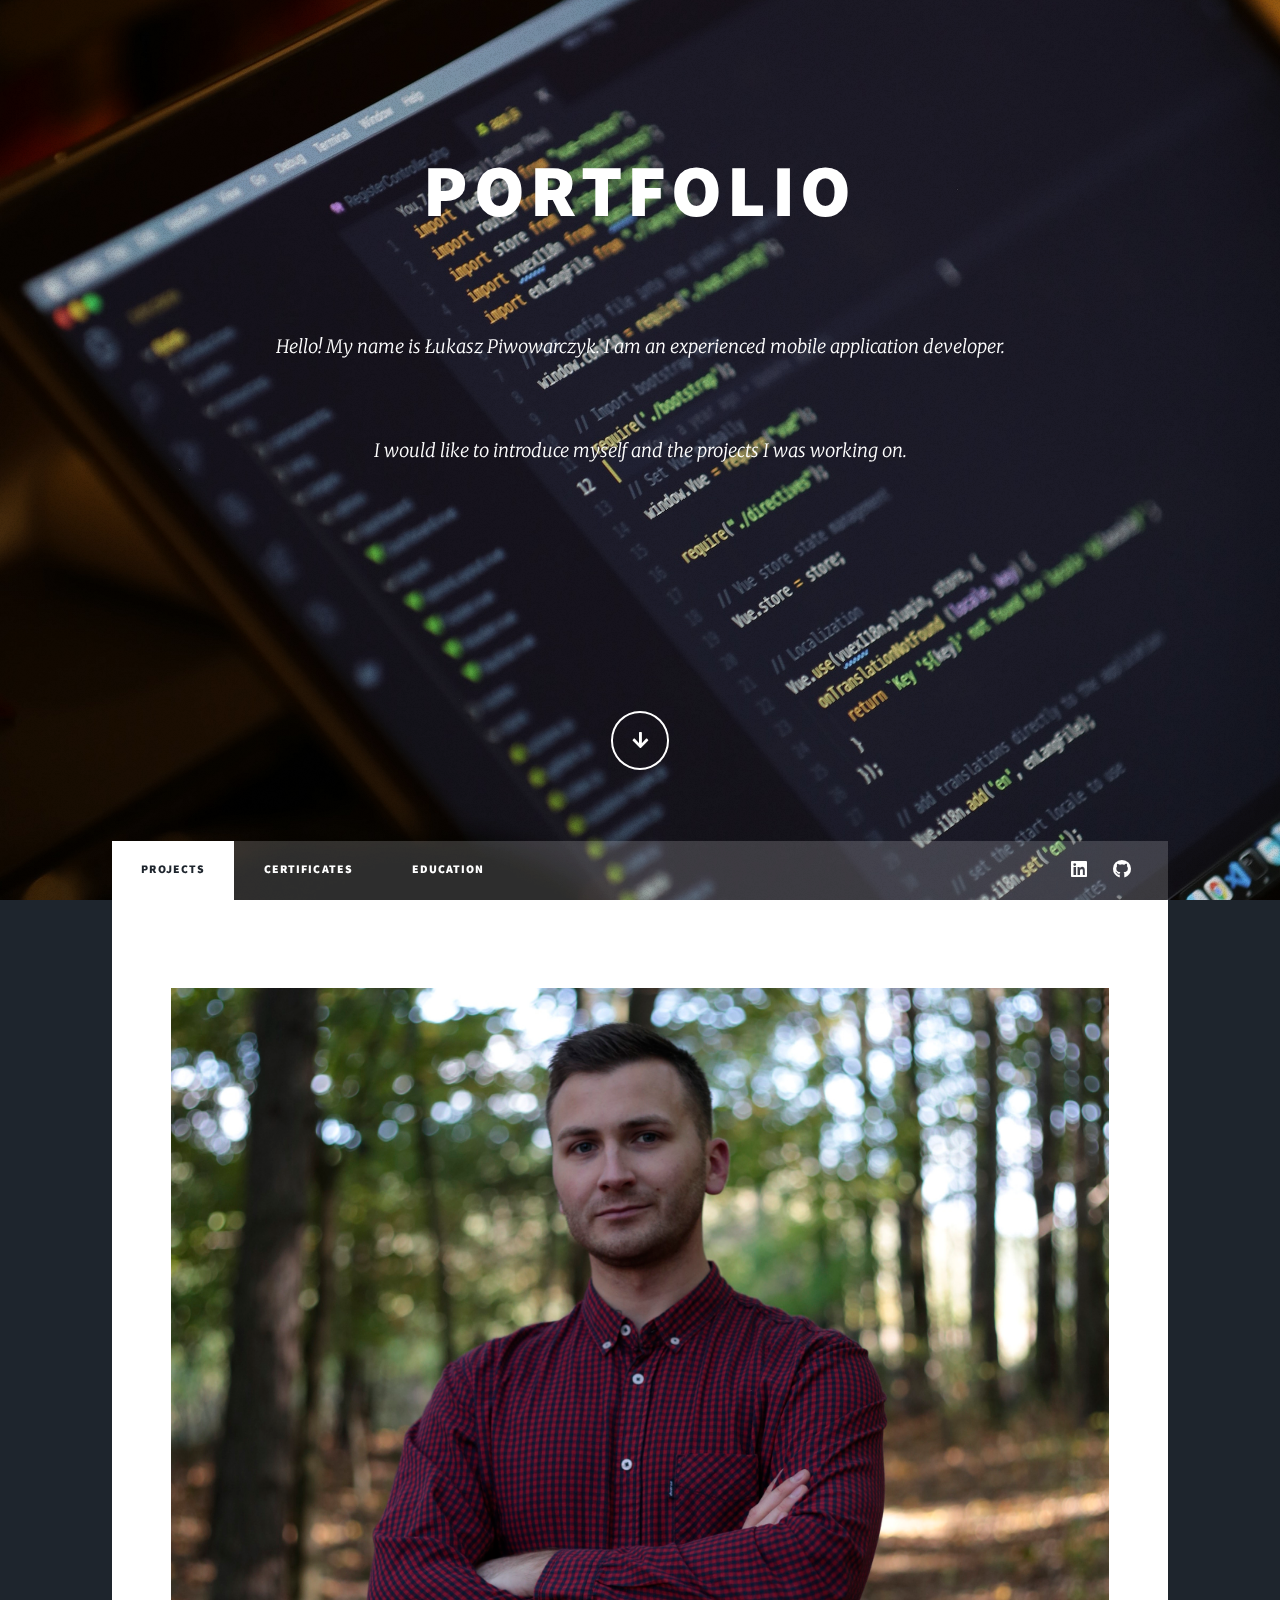
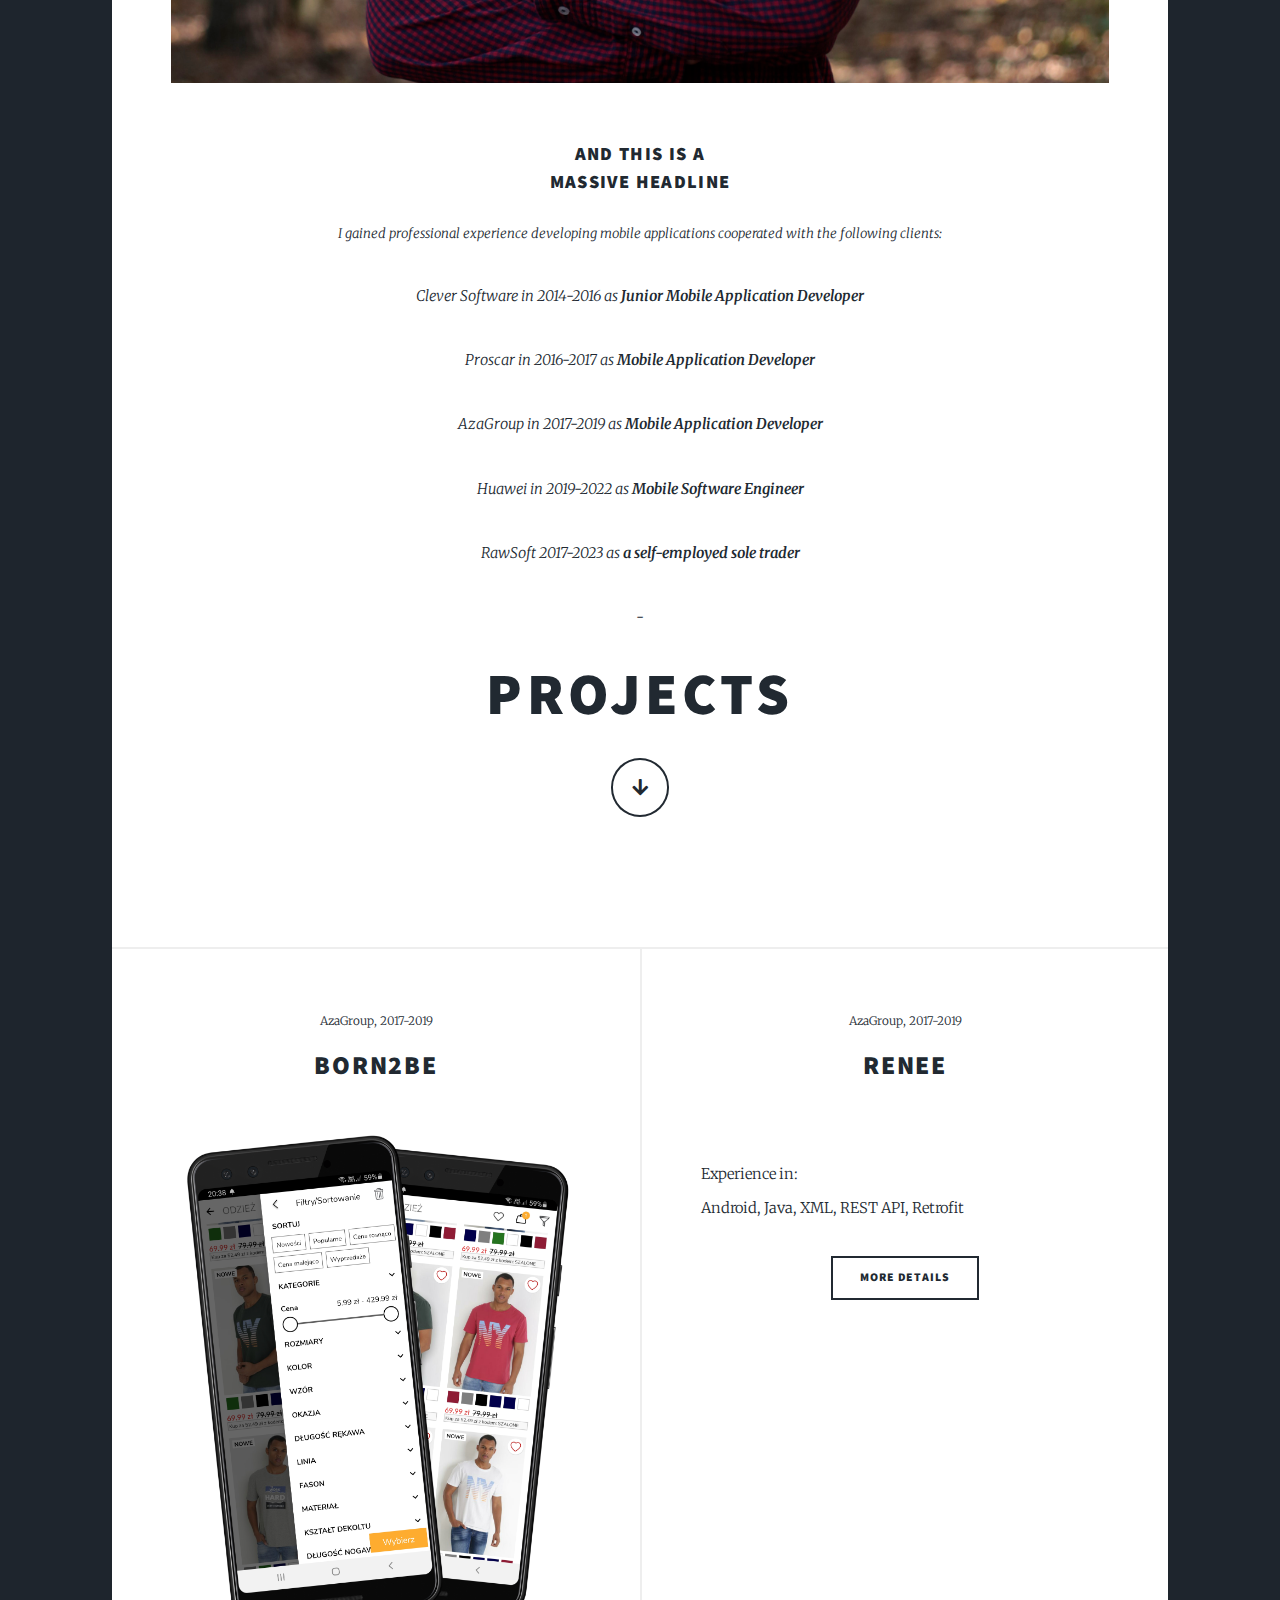
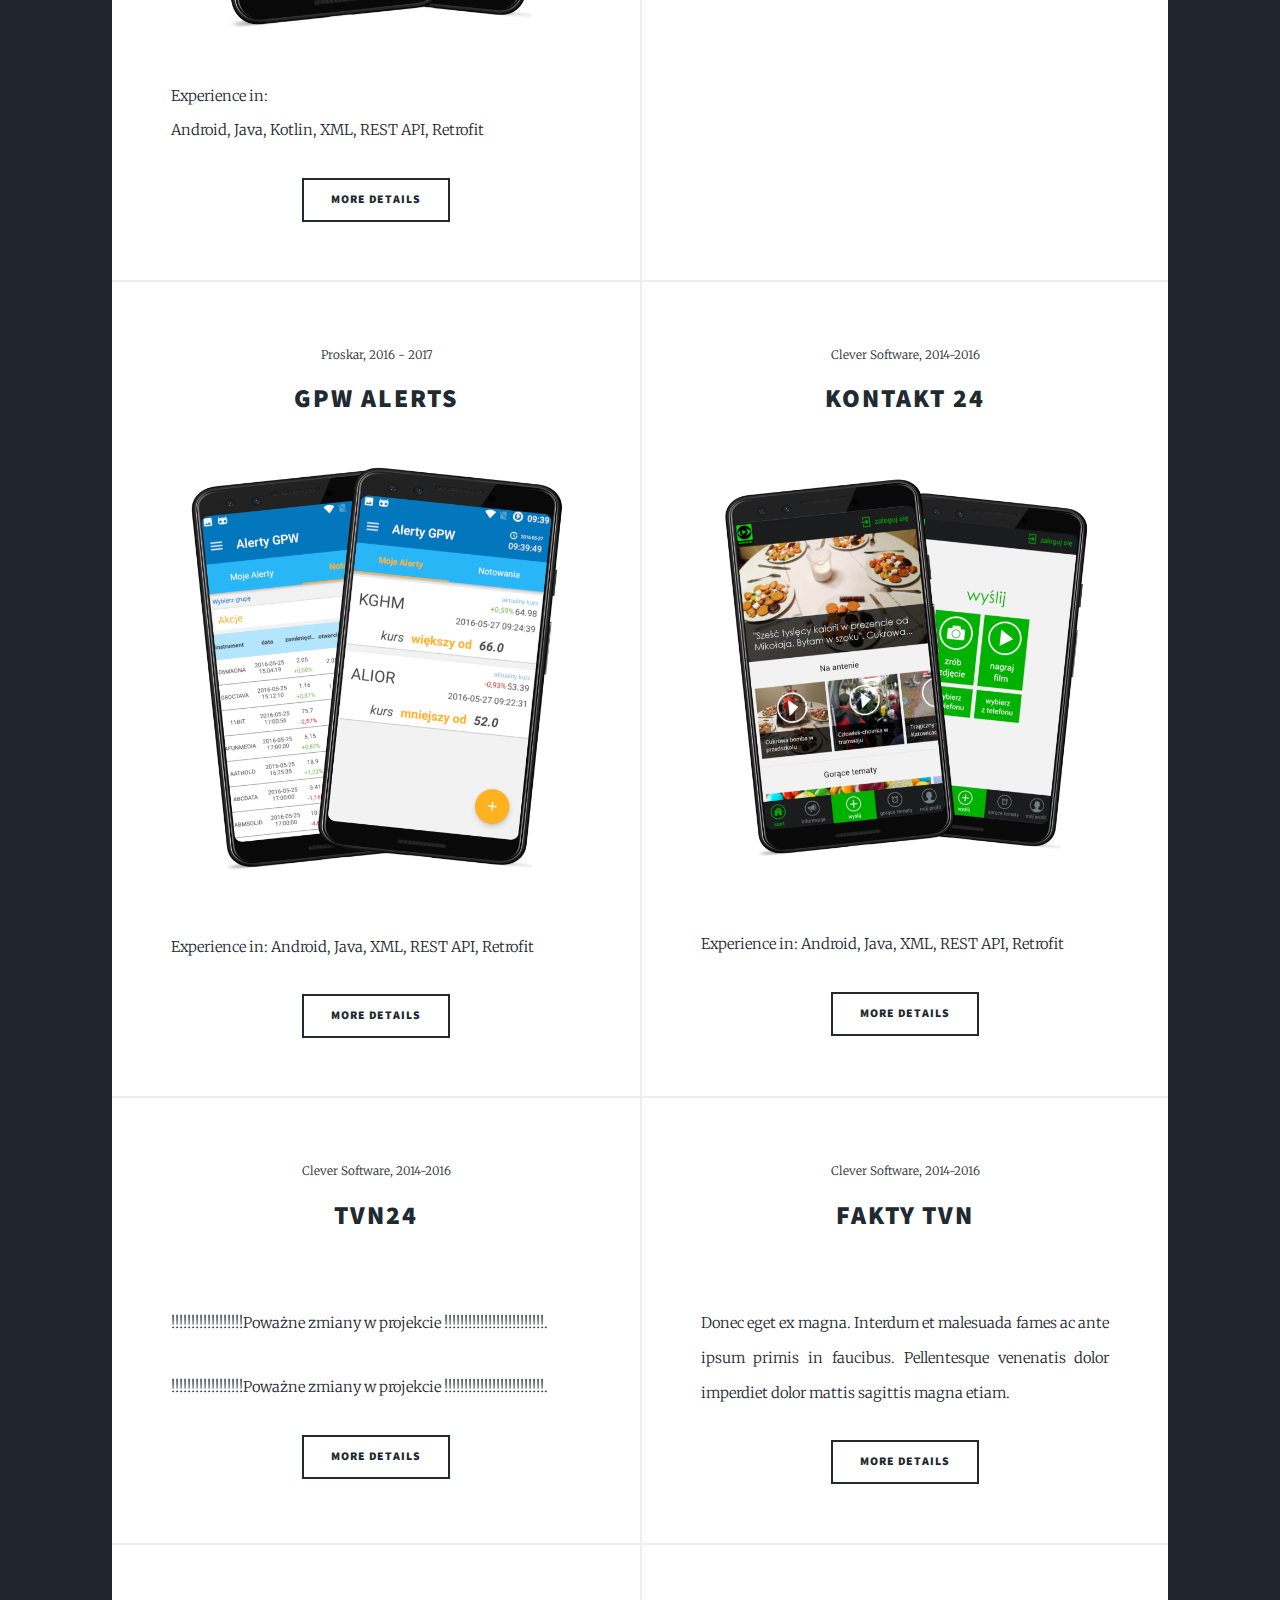
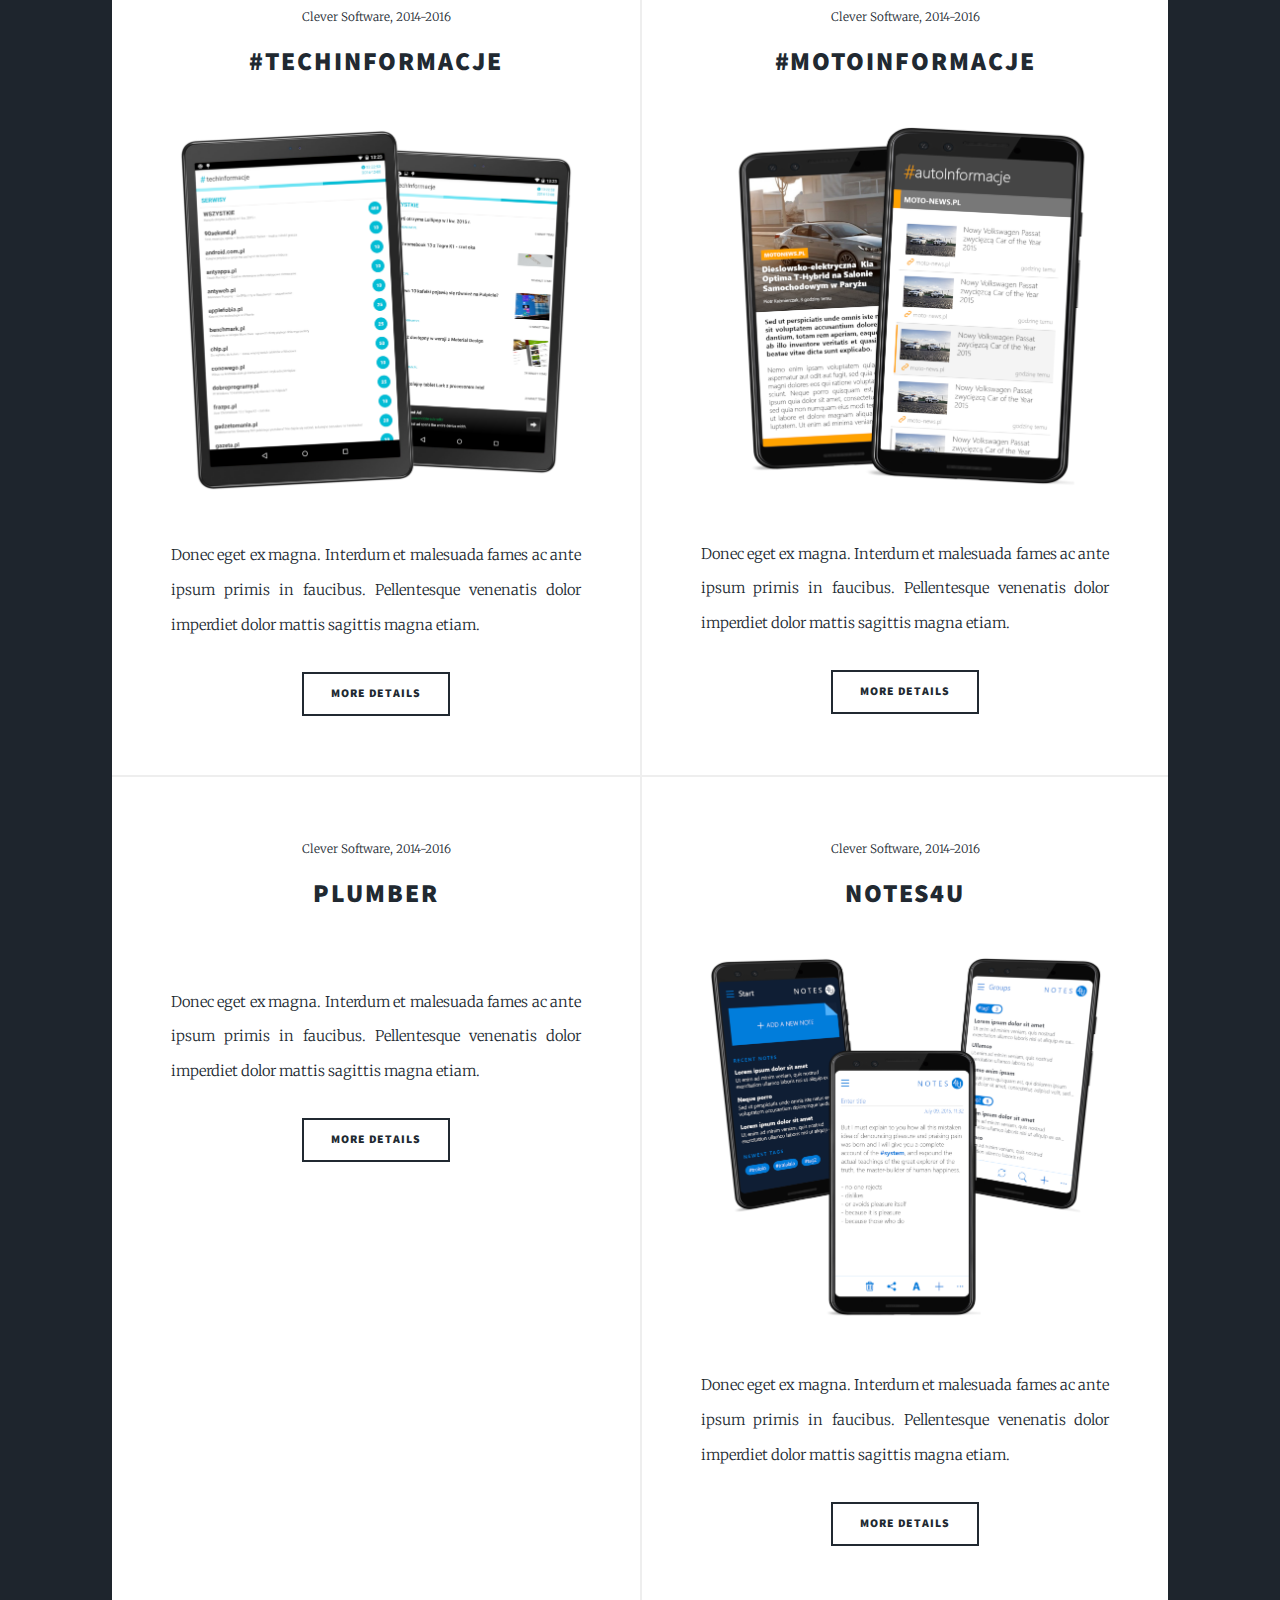
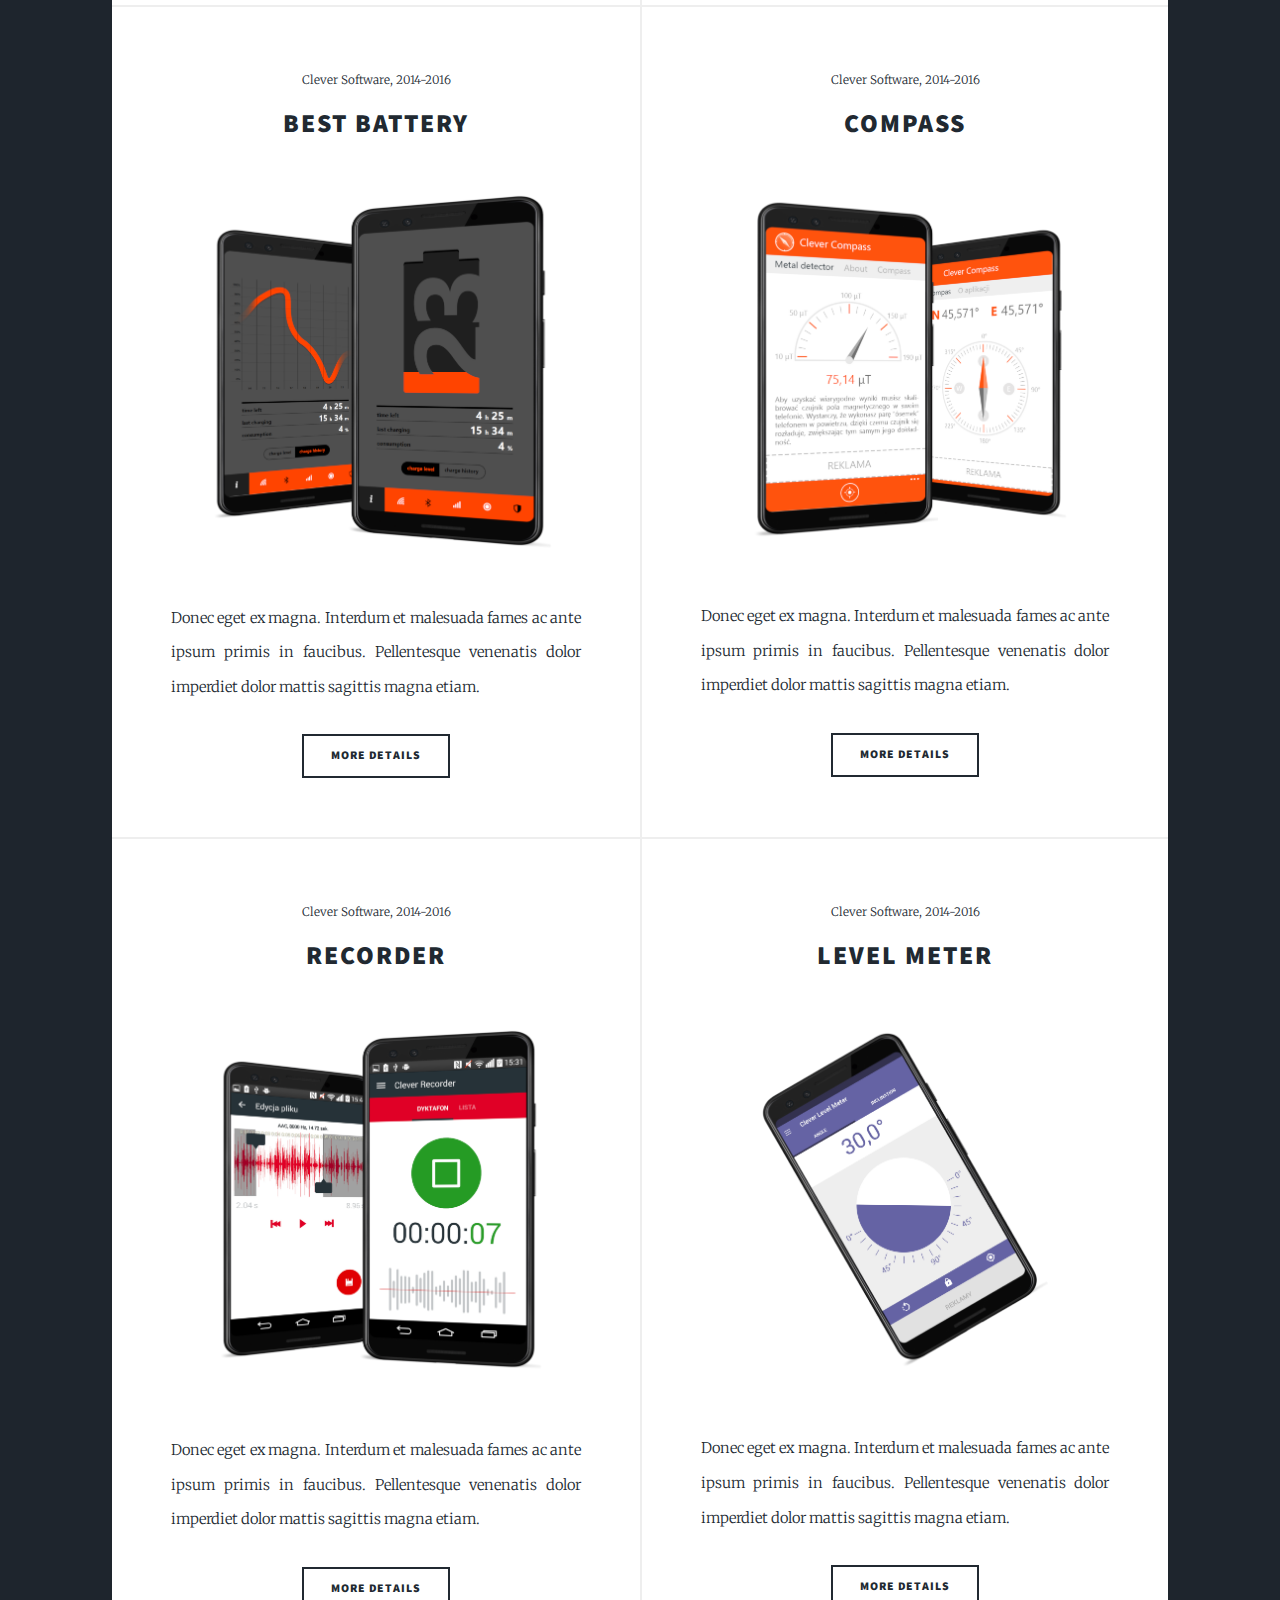
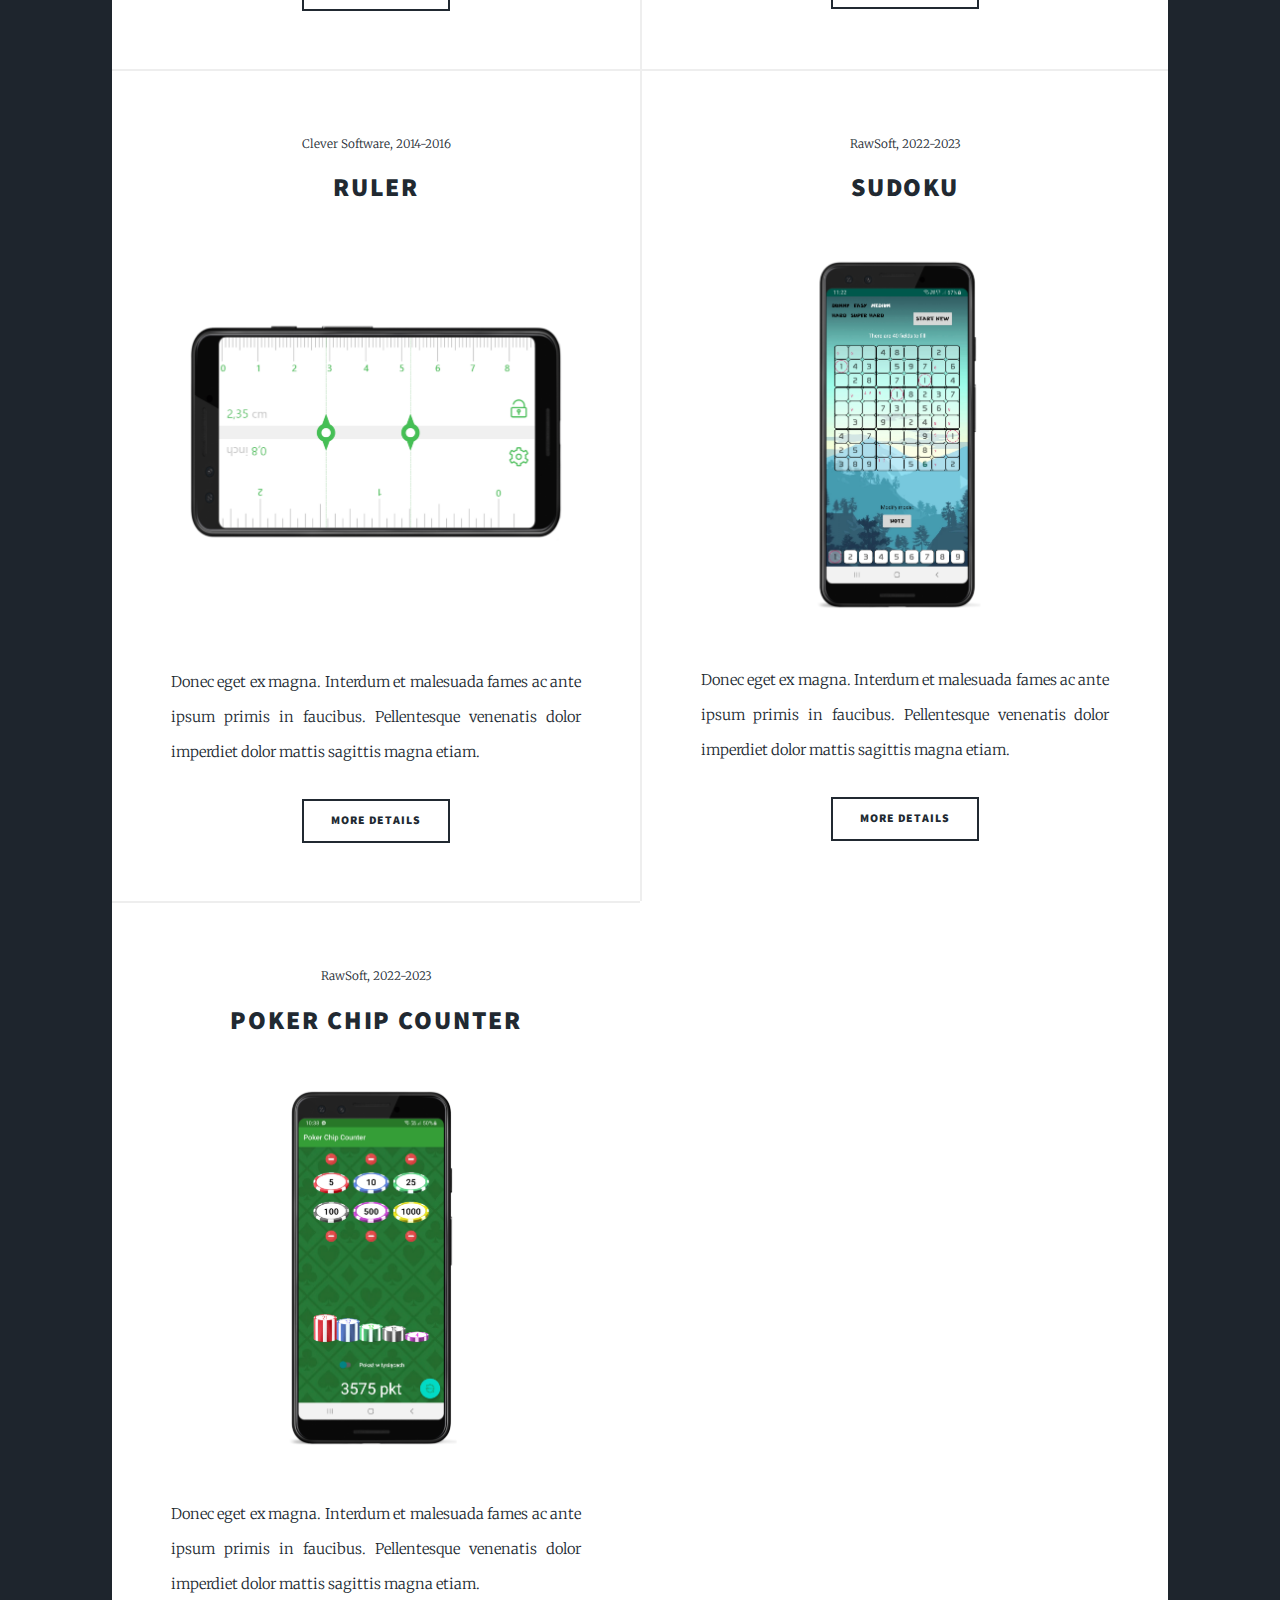
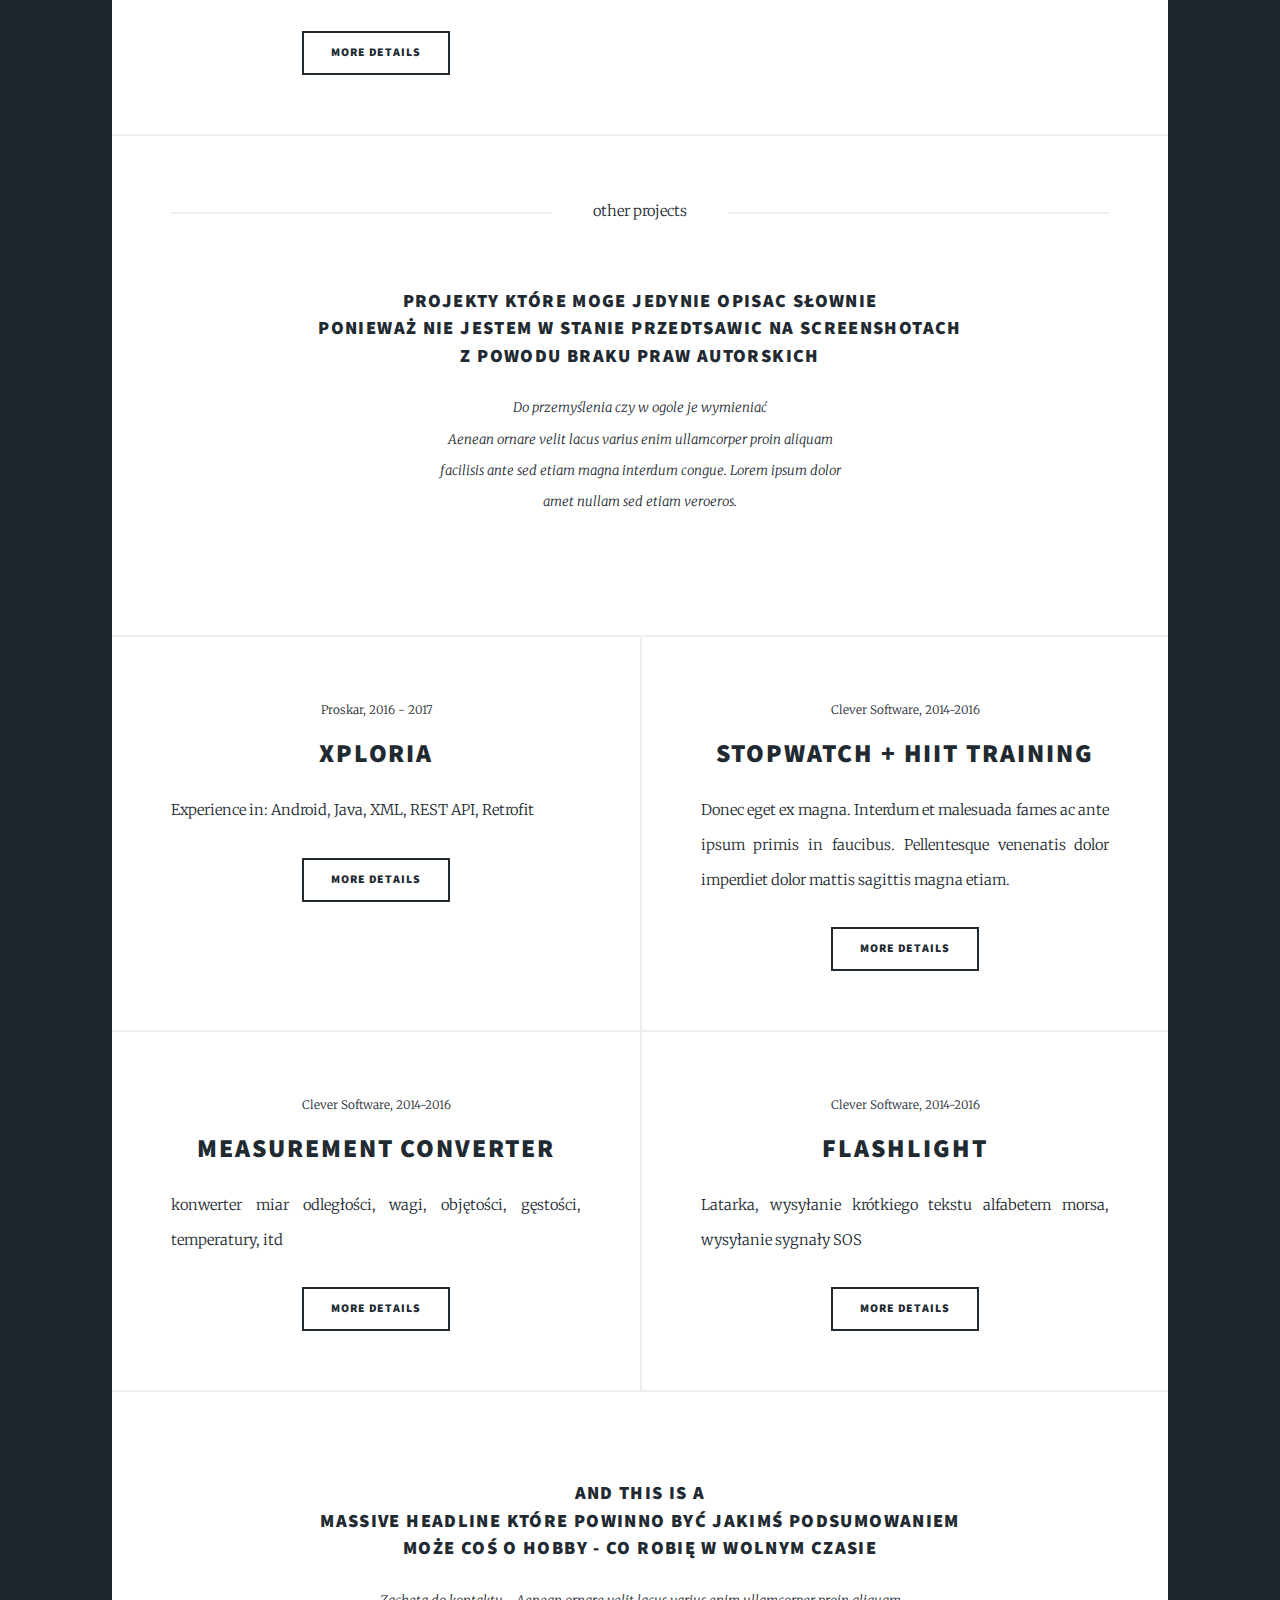
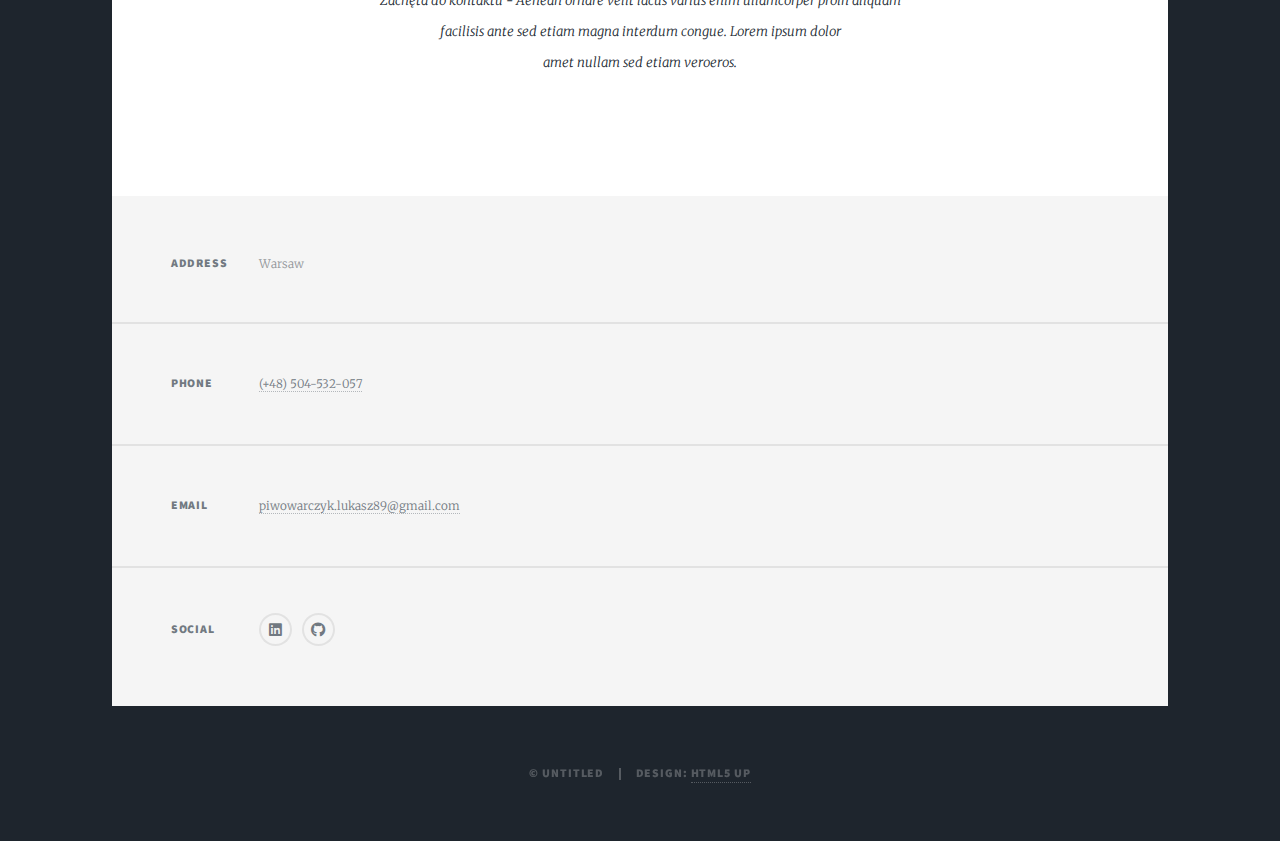
==== commit 2d307620: "added tabs: education and certificates" ====
--- a/index.html
+++ b/index.html
@@ -18,418 +18,403 @@
 			<div id="wrapper" class="fade-in">
 
 				<!-- Intro -->
-					<div id="intro">
-						<h1>portfolio</h1>
-						<br /><br />
-						<p>Hello! My name is Łukasz Piwowarczyk. I am an experienced mobile application developer.</p><br />
-						<p>I would like to introduce myself and the projects I was working on.</p><br />
-						<ul class="actions">
-							<li><a href="#header" class="button icon solid solo fa-arrow-down scrolly">Continue</a></li>
-						</ul>
-					</div>
+				<div id="intro">
+					<h1>portfolio</h1>
+					<br /><br />
+					<p>Hello! My name is Łukasz Piwowarczyk. I am an experienced mobile application developer.</p><br />
+					<p>I would like to introduce myself and the projects I was working on.</p><br />
+					<br /><br /><br /><br /><br />
+					<ul class="actions">
+						<li><a href="#header" class="button icon solid solo fa-arrow-down scrolly">Continue</a></li>
+					</ul>
+				</div>
 
 				<!-- Header -->
-					<header id="header">
-						<!-- <a href="index.html" class="logo">Header Button</a> -->
-					</header>
+				<header id="header"></header>
 
 				<!-- Nav -->
-					<nav id="nav">
-						<ul class="links">
-							<li class="active"><a href="index.html">About me</a></li>
-							<li><a href="elements.html">Certificates</a></li>
-							<li><a href="generic.html">Education</a></li>
-						</ul>
-						<ul class="icons">
-							<li><a href="#" class="icon brands fa-linkedin"><span class="label">LinkedIn</span></a></li>
-							<li><a href="#" class="icon brands fa-github"><span class="label">GitHub</span></a></li>
-						</ul>
-					</nav>
+				<nav id="nav">
+					<ul class="links">
+						<li class="active"><a href="index.html">Projects</a></li>
+						<li><a href="certificates.html">Certificates</a></li>
+						<li><a href="education.html">Education</a></li>
+					</ul>
+					<ul class="icons">
+						<li><a href="#" class="icon brands fa-linkedin"><span class="label">LinkedIn</span></a></li>
+						<li><a href="#" class="icon brands fa-github"><span class="label">GitHub</span></a></li>
+					</ul>
+				</nav>
 
 				<!-- Main -->
-					<div id="main">
-						<!-- -------- -->
-						<!-- Projects -->
-						<!-- -------- -->
+				<div id="main">
+					<!-- -------- -->
+					<!-- Projects -->
+					<!-- -------- -->
+					
+					<!-- Featured Post (wyróżniony wpis)-->
+					<article class="post featured">
+						<a href="#" class="image main"><img src="images/lukasz_photo.JPG" alt="" /></a>
+						<header class="major">
+							<!-- <span class="date">April 25, 2012</span> -->
+							<h3><a href="#">And this is a<br />
+								massive headline</a></h2>
+							<!-- <p>Aenean ornare velit lacus varius enim ullamcorper proin aliquam<br />
+							facilisis ante sed etiam magna interdum congue. Lorem ipsum dolor<br />
+							amet nullam sed etiam veroeros.</p> -->
+
+							<p>I gained professional experience developing mobile applications cooperated with the following clients:</p>
+							<p>Clever Software in 2014-2016 as <b>Junior Mobile Application Developer</b> </p>
+							<p>Proscar in 2016-2017 as <b>Mobile Application Developer</b></p>
+							<p>AzaGroup in 2017-2019 as <b>Mobile Application Developer</b></p>
+							<p>Huawei in 2019-2022 as <b>Mobile Software Engineer</b></p>	
+							<p>RawSoft 2017-2023 as <b>a self-employed sole trader </b></p>
+							<p>-</p>
+							<h2><a>Projects</a></h2>
+							<a href="#projects" class="button icon solid solo fa-arrow-down scrolly">Continue</a>
+						</header>
+					</article>
+
+	
+					<!-- -------- -->
+					<!-- Projects -->
+					<!-- -------- -->
+					<section class="posts" id="projects">
+
+					<!-- Born2Be -->
+						<article>
+							<header>
+								<span class="date">AzaGroup, 2017-2019</span>
+								<h2><a href="#">Born2Be</a></h2>
+							</header>
+							<a href="#" class="image fit"><img src="images/born2be/b2b_main_2.png" alt="" /></a>
+							<p>Experience in:<br />Android, Java, Kotlin, XML, REST API, Retrofit</p>
+							<ul class="actions special">
+								<li><a href="#" class="button">More Details</a></li>
+							</ul>
+						</article>
+					
+					<!-- Renee -->
+						<article>
+							<header>
+								<span class="date">AzaGroup, 2017-2019</span>
+								<h2><a href="#">Renee</a></h2>
+							</header>
+							<a href="#" class="image fit"><img src="images/renee/renee_main_2.png" alt="" /></a>
+							<p>Experience in:<br /> Android, Java, XML, REST API, Retrofit</p>
+							<ul class="actions special">
+								<li><a href="/project_1.html" class="button">More Details</a></li>
+							</ul>
+						</article>
+
+					<!-- GPW Alerts	 -->
+						<article>
+							<header>
+								<span class="date">Proskar, 2016 - 2017</span>
+								<h2><a href="#">GPW Alerts</a></h2>
+							</header>
+							<a href="#" class="image fit"><img src="images/alerts_gpw/alerty_main_2.png" alt="" /></a>
+							<p>Experience in: Android, Java, XML, REST API, Retrofit</p>
+							<ul class="actions special">
+								<li><a href="/project_1.html" class="button">More Details</a></li>
+							</ul>
+						</article>
+
+					<!-- Kontakt24 -->
+						<article>
+							<header>
+								<span class="date">Clever Software, 2014-2016</span>
+								<h2><a href="#">Kontakt 24</a></h2>
+							</header>
+							<a href="#" class="image fit"><img src="images/kontakt24/kontak24_main.png" alt="" /></a>
+							<p>Experience in: Android, Java, XML, REST API, Retrofit</p>
+							<ul class="actions special">
+								<li><a href="/project_1.html" class="button">More Details</a></li>
+							</ul>
+						</article>
+
+					<!-- TVN24 -->
+						<article>
+							<header>
+								<span class="date">Clever Software, 2014-2016</span>
+								<h2><a href="#">TVN24</a></h2>
+							</header>
+							<a href="#" class="image fit"><img src="images/tvn24/tvn24_main.png" alt="" /></a>
+							<p>!!!!!!!!!!!!!!!!!!Poważne zmiany w projekcie !!!!!!!!!!!!!!!!!!!!!!!!!.</p>
+							<p>!!!!!!!!!!!!!!!!!!Poważne zmiany w projekcie !!!!!!!!!!!!!!!!!!!!!!!!!.</p>
+							<ul class="actions special">
+								<li><a href="/project_1.html" class="button">More Details</a></li>
+							</ul>
+						</article>
+
+					<!-- Fakty TVN -->
+						<article>
+							<header>
+								<span class="date">Clever Software, 2014-2016</span>
+								<h2><a href="#">Fakty TVN</a></h2>
+							</header>
+							<a href="#" class="image fit"><img src="images/fakty/fakty_main.png" alt="" /></a>
+							<p>Donec eget ex magna. Interdum et malesuada fames ac ante ipsum primis in faucibus. Pellentesque venenatis dolor imperdiet dolor mattis sagittis magna etiam.</p>
+							<ul class="actions special">
+								<li><a href="/project_1.html" class="button">More Details</a></li>
+							</ul>
+						</article>
+
+					<!-- #techInformacje -->
+						<article>
+							<header>
+								<span class="date">Clever Software, 2014-2016</span>
+								<h2><a href="#">#techInformacje</a></h2>
+							</header>
+							<a href="#" class="image fit"><img src="images/techinformacje/techinformacje_main.png" alt="" /></a>
+							<p>Donec eget ex magna. Interdum et malesuada fames ac ante ipsum primis in faucibus. Pellentesque venenatis dolor imperdiet dolor mattis sagittis magna etiam.</p>
+							<ul class="actions special">
+								<li><a href="/project_1.html" class="button">More Details</a></li>
+							</ul>
+						</article>
+
+					<!-- #motoInformacje -->
+						<article>
+							<header>
+								<span class="date">Clever Software, 2014-2016</span>
+								<h2><a href="#">#motoInformacje</a></h2>
+							</header>
+							<a href="#" class="image fit"><img src="images/motoinformacje/motoinformacje_main.png" alt="" /></a>
+							<p>Donec eget ex magna. Interdum et malesuada fames ac ante ipsum primis in faucibus. Pellentesque venenatis dolor imperdiet dolor mattis sagittis magna etiam.</p>
+							<ul class="actions special">
+								<li><a href="/project_1.html" class="button">More Details</a></li>
+							</ul>
+						</article>
+
+					<!-- Plumber -->
+						<article>
+							<header>
+								<span class="date">Clever Software, 2014-2016</span>
+								<h2><a href="#">Plumber</a></h2>
+							</header>
+							<a href="#" class="image fit"><img src="images/plumber/plumber_main.png" alt="" /></a>
+							<p>Donec eget ex magna. Interdum et malesuada fames ac ante ipsum primis in faucibus. Pellentesque venenatis dolor imperdiet dolor mattis sagittis magna etiam.</p>
+							<ul class="actions special">
+								<li><a href="/project_1.html" class="button">More Details</a></li>
+							</ul>
+						</article>
+
+					<!-- Notes4U -->
+						<article>
+							<header>
+								<span class="date">Clever Software, 2014-2016</span>
+								<h2><a href="#">Notes4U</a></h2>
+							</header>
+							<a href="#" class="image fit"><img src="images/notes4u/notes4u_main.png" alt="" /></a>
+							<p>Donec eget ex magna. Interdum et malesuada fames ac ante ipsum primis in faucibus. Pellentesque venenatis dolor imperdiet dolor mattis sagittis magna etiam.</p>
+							<ul class="actions special">
+								<li><a href="/project_1.html" class="button">More Details</a></li>
+							</ul>
+						</article>
+
+					<!-- Best Battery -->
+						<article>
+							<header>
+								<span class="date">Clever Software, 2014-2016</span>
+								<h2><a href="#">Best Battery</a></h2>
+							</header>
+							<a href="#" class="image fit"><img src="images/bestbattery/bestbattery_main.png" alt="" /></a>
+							<p>Donec eget ex magna. Interdum et malesuada fames ac ante ipsum primis in faucibus. Pellentesque venenatis dolor imperdiet dolor mattis sagittis magna etiam.</p>
+							<ul class="actions special">
+								<li><a href="/project_1.html" class="button">More Details</a></li>
+							</ul>
+						</article>
+
+						<!-- Clever Compass -->
+						<article>
+							<header>
+								<span class="date">Clever Software, 2014-2016</span>
+								<h2><a href="#">Compass</a></h2>
+							</header>
+							<a href="#" class="image fit"><img src="images/compass/compass_main.png" alt="" /></a>
+							<p>Donec eget ex magna. Interdum et malesuada fames ac ante ipsum primis in faucibus. Pellentesque venenatis dolor imperdiet dolor mattis sagittis magna etiam.</p>
+							<ul class="actions special">
+								<li><a href="/project_1.html" class="button">More Details</a></li>
+							</ul>
+						</article>
+
+					<!-- Clever Recorder -->
+						<article>
+							<header>
+								<span class="date">Clever Software, 2014-2016</span>
+								<h2><a href="#">Recorder</a></h2>
+							</header>
+							<a href="#" class="image fit"><img src="images/recorder/recorder_main.png" alt="" /></a>
+							<p>Donec eget ex magna. Interdum et malesuada fames ac ante ipsum primis in faucibus. Pellentesque venenatis dolor imperdiet dolor mattis sagittis magna etiam.</p>
+							<ul class="actions special">
+								<li><a href="/project_1.html" class="button">More Details</a></li>
+							</ul>
+						</article>
+					
+					<!-- Clever Level Meter -->
+						<article>
+							<header>
+								<span class="date">Clever Software, 2014-2016</span>
+								<h2><a href="#">Level Meter</a></h2>
+							</header>
+							<a href="#" class="image fit"><img src="images/level_meter/level_main.png" alt="" /></a>
+							<p>Donec eget ex magna. Interdum et malesuada fames ac ante ipsum primis in faucibus. Pellentesque venenatis dolor imperdiet dolor mattis sagittis magna etiam.</p>
+							<ul class="actions special">
+								<li><a href="/project_1.html" class="button">More Details</a></li>
+							</ul>
+						</article>
+
+					<!-- Clever Ruler -->
+						<article>
+							<header>
+								<span class="date">Clever Software, 2014-2016</span>
+								<h2><a href="#">Ruler</a></h2>
+							</header>
+							<a href="#" class="image fit"><img src="images/ruler/ruler_main.png" alt="" /></a>
+							<p>Donec eget ex magna. Interdum et malesuada fames ac ante ipsum primis in faucibus. Pellentesque venenatis dolor imperdiet dolor mattis sagittis magna etiam.</p>
+							<ul class="actions special">
+								<li><a href="/project_1.html" class="button">More Details</a></li>
+							</ul>
+						</article>
+
+					<!-- Sudoku -->
+						<article>
+							<header>
+								<span class="date">RawSoft, 2022-2023</span>
+								<h2><a href="#">Sudoku</a></h2>
+							</header>
+							<a href="#" class="image fit"><img src="images/sudoku/sudoku_main.png" alt="" /></a>
+							<p>Donec eget ex magna. Interdum et malesuada fames ac ante ipsum primis in faucibus. Pellentesque venenatis dolor imperdiet dolor mattis sagittis magna etiam.</p>
+							<ul class="actions special">
+								<li><a href="/project_1.html" class="button">More Details</a></li>
+							</ul>
+						</article>
+
+					<!-- Poker Chip Counter -->
+						<article>
+							<header>
+								<span class="date">RawSoft, 2022-2023</span>
+								<h2><a href="#">Poker Chip Counter</a></h2>
+							</header>
+							<a href="#" class="image fit"><img src="images/poker_chip_counter/pokerchipcounter_main.png" alt="" /></a>
+							<p>Donec eget ex magna. Interdum et malesuada fames ac ante ipsum primis in faucibus. Pellentesque venenatis dolor imperdiet dolor mattis sagittis magna etiam.</p>
+							<ul class="actions special">
+								<li><a href="/project_1.html" class="button">More Details</a></li>
+							</ul>
+						</article>
+
+					</section>
+						<!-- ---------------------------- -->
+						<!-- PROJECTS WITHOUT SCREENSHOTS -->
+						<!-- ---------------------------- -->
 						
-						<!-- Featured Post (wyróżniony wpis)-->
-							<article class="post featured">
-								<a href="#" class="image main"><img src="images/lukasz_photo.JPG" alt="" /></a>
-								<header class="major">
-									<!-- <span class="date">April 25, 2012</span> -->
-									<h3><a href="#">And this is a<br />
-										massive headline</a></h2>
-									<!-- <p>Aenean ornare velit lacus varius enim ullamcorper proin aliquam<br />
-									facilisis ante sed etiam magna interdum congue. Lorem ipsum dolor<br />
-									amet nullam sed etiam veroeros.</p> -->
-
-									<p>I gained professional experience by providing my services to the following clients:</p>
-									<p>Clever Software - 2014-2016 - Junior Mobile Application Developer <br />
-									   Proscar - 2016-2017 - Mobile Application Developer <br />
-									   AzaGroup - 2017-2019 - Android Application Developer <br />
-									   Huawei - 2019-2022 - Mobile Software Engineer <br />
-									   RawSoft - 2022-2023 - Own business
-									</p>
-									<br /><br />
-									<h2><a>Projects</a></h2>
-									<a href="#projects" class="button icon solid solo fa-arrow-down scrolly">Continue</a>
-									
-
-								</header>
-								<!-- <ul class="actions special">
-									<li><a href="/project_1.html" class="button large">my education</a></li>
-								</ul> -->
-							</article>
-
-		
-						<!-- -------- -->
-						<!-- Projects -->
-						<!-- -------- -->
-							<section class="posts" id="projects">
-
-							<!-- Born2Be -->
-								<article>
-									<header>
-										<span class="date">AzaGroup, 2017-2019</span>
-										<h2><a href="#">Born2Be</a></h2>
-									</header>
-									<a href="#" class="image fit"><img src="images/born2be/b2b_main_2.png" alt="" /></a>
-									<p>Experience in:<br />Android, Java, Kotlin, XML, REST API, Retrofit</p>
-									<ul class="actions special">
-										<li><a href="#" class="button">More Details</a></li>
-									</ul>
-								</article>
-							
-							<!-- Renee -->
-								<article>
-									<header>
-										<span class="date">AzaGroup, 2017-2019</span>
-										<h2><a href="#">Renee</a></h2>
-									</header>
-									<a href="#" class="image fit"><img src="images/renee/renee_main_2.png" alt="" /></a>
-									<p>Experience in:<br /> Android, Java, XML, REST API, Retrofit</p>
-									<ul class="actions special">
-										<li><a href="/project_1.html" class="button">More Details</a></li>
-									</ul>
-								</article>
-
-							<!-- GPW Alerts	 -->
-								<article>
-									<header>
-										<span class="date">Proskar, 2016 - 2017</span>
-										<h2><a href="#">GPW Alerts</a></h2>
-									</header>
-									<a href="#" class="image fit"><img src="images/alerts_gpw/alerty_main_2.png" alt="" /></a>
-									<p>Experience in: Android, Java, XML, REST API, Retrofit</p>
-									<ul class="actions special">
-										<li><a href="/project_1.html" class="button">More Details</a></li>
-									</ul>
-								</article>
-
-							<!-- Kontakt24 -->
-								<article>
-									<header>
-										<span class="date">Clever Software, 2014-2016</span>
-										<h2><a href="#">Kontakt 24</a></h2>
-									</header>
-									<a href="#" class="image fit"><img src="images/kontakt24/kontak24_main.png" alt="" /></a>
-									<p>Experience in: Android, Java, XML, REST API, Retrofit</p>
-									<ul class="actions special">
-										<li><a href="/project_1.html" class="button">More Details</a></li>
-									</ul>
-								</article>
-
-							<!-- TVN24 -->
-								<article>
-									<header>
-										<span class="date">Clever Software, 2014-2016</span>
-										<h2><a href="#">TVN24</a></h2>
-									</header>
-									<a href="#" class="image fit"><img src="images/tvn24/tvn24_main.png" alt="" /></a>
-									<p>!!!!!!!!!!!!!!!!!!Poważne zmiany w projekcie !!!!!!!!!!!!!!!!!!!!!!!!!.</p>
-									<p>!!!!!!!!!!!!!!!!!!Poważne zmiany w projekcie !!!!!!!!!!!!!!!!!!!!!!!!!.</p>
-									<ul class="actions special">
-										<li><a href="/project_1.html" class="button">More Details</a></li>
-									</ul>
-								</article>
-
-							<!-- Fakty TVN -->
-								<article>
-									<header>
-										<span class="date">Clever Software, 2014-2016</span>
-										<h2><a href="#">Fakty TVN</a></h2>
-									</header>
-									<a href="#" class="image fit"><img src="images/fakty/fakty_main.png" alt="" /></a>
-									<p>Donec eget ex magna. Interdum et malesuada fames ac ante ipsum primis in faucibus. Pellentesque venenatis dolor imperdiet dolor mattis sagittis magna etiam.</p>
-									<ul class="actions special">
-										<li><a href="/project_1.html" class="button">More Details</a></li>
-									</ul>
-								</article>
-
-							<!-- #techInformacje -->
-								<article>
-									<header>
-										<span class="date">Clever Software, 2014-2016</span>
-										<h2><a href="#">#techInformacje</a></h2>
-									</header>
-									<a href="#" class="image fit"><img src="images/techinformacje/techinformacje_main.png" alt="" /></a>
-									<p>Donec eget ex magna. Interdum et malesuada fames ac ante ipsum primis in faucibus. Pellentesque venenatis dolor imperdiet dolor mattis sagittis magna etiam.</p>
-									<ul class="actions special">
-										<li><a href="/project_1.html" class="button">More Details</a></li>
-									</ul>
-								</article>
-
-							<!-- #motoInformacje -->
-								<article>
-									<header>
-										<span class="date">Clever Software, 2014-2016</span>
-										<h2><a href="#">#motoInformacje</a></h2>
-									</header>
-									<a href="#" class="image fit"><img src="images/motoinformacje/motoinformacje_main.png" alt="" /></a>
-									<p>Donec eget ex magna. Interdum et malesuada fames ac ante ipsum primis in faucibus. Pellentesque venenatis dolor imperdiet dolor mattis sagittis magna etiam.</p>
-									<ul class="actions special">
-										<li><a href="/project_1.html" class="button">More Details</a></li>
-									</ul>
-								</article>
-
-							<!-- Plumber -->
-								<article>
-									<header>
-										<span class="date">Clever Software, 2014-2016</span>
-										<h2><a href="#">Plumber</a></h2>
-									</header>
-									<a href="#" class="image fit"><img src="images/plumber/plumber_main.png" alt="" /></a>
-									<p>Donec eget ex magna. Interdum et malesuada fames ac ante ipsum primis in faucibus. Pellentesque venenatis dolor imperdiet dolor mattis sagittis magna etiam.</p>
-									<ul class="actions special">
-										<li><a href="/project_1.html" class="button">More Details</a></li>
-									</ul>
-								</article>
-
-							<!-- Notes4U -->
-								<article>
-									<header>
-										<span class="date">Clever Software, 2014-2016</span>
-										<h2><a href="#">Notes4U</a></h2>
-									</header>
-									<a href="#" class="image fit"><img src="images/notes4u/notes4u_main.png" alt="" /></a>
-									<p>Donec eget ex magna. Interdum et malesuada fames ac ante ipsum primis in faucibus. Pellentesque venenatis dolor imperdiet dolor mattis sagittis magna etiam.</p>
-									<ul class="actions special">
-										<li><a href="/project_1.html" class="button">More Details</a></li>
-									</ul>
-								</article>
-
-							<!-- Best Battery -->
-								<article>
-									<header>
-										<span class="date">Clever Software, 2014-2016</span>
-										<h2><a href="#">Best Battery</a></h2>
-									</header>
-									<a href="#" class="image fit"><img src="images/bestbattery/bestbattery_main.png" alt="" /></a>
-									<p>Donec eget ex magna. Interdum et malesuada fames ac ante ipsum primis in faucibus. Pellentesque venenatis dolor imperdiet dolor mattis sagittis magna etiam.</p>
-									<ul class="actions special">
-										<li><a href="/project_1.html" class="button">More Details</a></li>
-									</ul>
-								</article>
-
-								<!-- Clever Compass -->
-								<article>
-									<header>
-										<span class="date">Clever Software, 2014-2016</span>
-										<h2><a href="#">Compass</a></h2>
-									</header>
-									<a href="#" class="image fit"><img src="images/compass/compass_main.png" alt="" /></a>
-									<p>Donec eget ex magna. Interdum et malesuada fames ac ante ipsum primis in faucibus. Pellentesque venenatis dolor imperdiet dolor mattis sagittis magna etiam.</p>
-									<ul class="actions special">
-										<li><a href="/project_1.html" class="button">More Details</a></li>
-									</ul>
-								</article>
-
-							<!-- Clever Recorder -->
-								<article>
-									<header>
-										<span class="date">Clever Software, 2014-2016</span>
-										<h2><a href="#">Recorder</a></h2>
-									</header>
-									<a href="#" class="image fit"><img src="images/recorder/recorder_main.png" alt="" /></a>
-									<p>Donec eget ex magna. Interdum et malesuada fames ac ante ipsum primis in faucibus. Pellentesque venenatis dolor imperdiet dolor mattis sagittis magna etiam.</p>
-									<ul class="actions special">
-										<li><a href="/project_1.html" class="button">More Details</a></li>
-									</ul>
-								</article>
-							
-							<!-- Clever Level Meter -->
-								<article>
-									<header>
-										<span class="date">Clever Software, 2014-2016</span>
-										<h2><a href="#">Level Meter</a></h2>
-									</header>
-									<a href="#" class="image fit"><img src="images/level_meter/level_main.png" alt="" /></a>
-									<p>Donec eget ex magna. Interdum et malesuada fames ac ante ipsum primis in faucibus. Pellentesque venenatis dolor imperdiet dolor mattis sagittis magna etiam.</p>
-									<ul class="actions special">
-										<li><a href="/project_1.html" class="button">More Details</a></li>
-									</ul>
-								</article>
-
-							<!-- Clever Ruler -->
-								<article>
-									<header>
-										<span class="date">Clever Software, 2014-2016</span>
-										<h2><a href="#">Ruler</a></h2>
-									</header>
-									<a href="#" class="image fit"><img src="images/ruler/ruler_main.png" alt="" /></a>
-									<p>Donec eget ex magna. Interdum et malesuada fames ac ante ipsum primis in faucibus. Pellentesque venenatis dolor imperdiet dolor mattis sagittis magna etiam.</p>
-									<ul class="actions special">
-										<li><a href="/project_1.html" class="button">More Details</a></li>
-									</ul>
-								</article>
-
-							<!-- Sudoku -->
-								<article>
-									<header>
-										<span class="date">RawSoft, 2022-2023</span>
-										<h2><a href="#">Sudoku</a></h2>
-									</header>
-									<a href="#" class="image fit"><img src="images/sudoku/sudoku_main.png" alt="" /></a>
-									<p>Donec eget ex magna. Interdum et malesuada fames ac ante ipsum primis in faucibus. Pellentesque venenatis dolor imperdiet dolor mattis sagittis magna etiam.</p>
-									<ul class="actions special">
-										<li><a href="/project_1.html" class="button">More Details</a></li>
-									</ul>
-								</article>
-
-							<!-- Poker Chip Counter -->
-								<article>
-									<header>
-										<span class="date">RawSoft, 2022-2023</span>
-										<h2><a href="#">Poker Chip Counter</a></h2>
-									</header>
-									<a href="#" class="image fit"><img src="images/poker_chip_counter/pokerchipcounter_main.png" alt="" /></a>
-									<p>Donec eget ex magna. Interdum et malesuada fames ac ante ipsum primis in faucibus. Pellentesque venenatis dolor imperdiet dolor mattis sagittis magna etiam.</p>
-									<ul class="actions special">
-										<li><a href="/project_1.html" class="button">More Details</a></li>
-									</ul>
-								</article>
-
-							</section>
-							<!-- ---------------------------- -->
-							<!-- PROJECTS WITHOUT SCREENSHOTS -->
-							<!-- ---------------------------- -->
-							
-							<article class="post featured">
-								<header class="major">
-									<span class="date">other projects</span>
-									<h3><a href="#">Projekty które moge jedynie opisac słownie<br />
-									ponieważ nie jestem w stanie przedtsawic na screenshotach<br />
-									z powodu braku praw autorskich</a></h2>
-									<p> Do przemyślenia czy w ogole je wymieniać<br />
-										Aenean ornare velit lacus varius enim ullamcorper proin aliquam<br />
-									facilisis ante sed etiam magna interdum congue. Lorem ipsum dolor<br />
-									amet nullam sed etiam veroeros.</p>
-								</header>
-							</article>
-
-							<section class="posts" id="other_projects">
-
-							<!-- XPloria -->
-								<article>
-									<header>
-										<span class="date">Proskar, 2016 - 2017</span>
-										<h2><a href="#">XPloria</a></h2>
-									</header>
-									<p>Experience in: Android, Java, XML, REST API, Retrofit</p>
-									<ul class="actions special">
-										<li><a href="/project_1.html" class="button">More Details</a></li>
-									</ul>
-								</article>
-
-							<!-- Clever Stopwatch -->
-								<article>
-									<header>
-										<span class="date">Clever Software, 2014-2016</span>
-										<h2><a href="#">Stopwatch + HIIT training</a></h2>
-									</header>
-									<p>Donec eget ex magna. Interdum et malesuada fames ac ante ipsum primis in faucibus. Pellentesque venenatis dolor imperdiet dolor mattis sagittis magna etiam.</p>
-									<ul class="actions special">
-										<li><a href="/project_1.html" class="button">More Details</a></li>
-									</ul>
-								</article>
-
-							<!-- Clever Measurement Converter -->
-								<article>
-									<header>
-										<span class="date">Clever Software, 2014-2016</span>
-										<h2><a href="#">Measurement Converter</a></h2>
-									</header>
-									<p>konwerter miar odległości, wagi, objętości, gęstości, temperatury, itd</p>
-									<ul class="actions special">
-										<li><a href="/project_1.html" class="button">More Details</a></li>
-									</ul>
-								</article>
-
-							<!-- Clever Flashlight -->
-								<article>
-									<header>
-										<span class="date">Clever Software, 2014-2016</span>
-										<h2><a href="#">Flashlight</a></h2>
-									</header>
-									<p>Latarka, wysyłanie krótkiego tekstu alfabetem morsa, wysyłanie sygnały SOS</p>
-									<ul class="actions special">
-										<li><a href="/project_1.html" class="button">More Details</a></li>
-									</ul>
-								</article>
-
-							</section>
-
-							<!-- ZAKONCZENIE / PODSUMOWANIE -->
-								<article class="post featured">
-									<header class="major">
-										<h3><a href="#">And this is a<br />
-										massive headline które powinno być jakimś podsumowaniem<br />
-									może coś o hobby - co robię w wolnym czasie</a></h2>
-										<p>Zachęta do kontaktu - Aenean ornare velit lacus varius enim ullamcorper proin aliquam<br />
-										facilisis ante sed etiam magna interdum congue. Lorem ipsum dolor<br />
-										amet nullam sed etiam veroeros.</p>
-									</header>
-
-								</article>
-
-						<!-- Footer -->
-					
-
-					</div>
+					<article class="post featured">
+						<header class="major">
+							<span class="date">other projects</span>
+							<h3><a href="#">Projekty które moge jedynie opisac słownie<br />
+							ponieważ nie jestem w stanie przedtsawic na screenshotach<br />
+							z powodu braku praw autorskich</a></h2>
+							<p> Do przemyślenia czy w ogole je wymieniać<br />
+								Aenean ornare velit lacus varius enim ullamcorper proin aliquam<br />
+							facilisis ante sed etiam magna interdum congue. Lorem ipsum dolor<br />
+							amet nullam sed etiam veroeros.</p>
+						</header>
+					</article>
+
+					<section class="posts" id="other_projects">
+
+					<!-- XPloria -->
+						<article>
+							<header>
+								<span class="date">Proskar, 2016 - 2017</span>
+								<h2><a href="#">XPloria</a></h2>
+							</header>
+							<p>Experience in: Android, Java, XML, REST API, Retrofit</p>
+							<ul class="actions special">
+								<li><a href="/project_1.html" class="button">More Details</a></li>
+							</ul>
+						</article>
+
+					<!-- Clever Stopwatch -->
+						<article>
+							<header>
+								<span class="date">Clever Software, 2014-2016</span>
+								<h2><a href="#">Stopwatch + HIIT training</a></h2>
+							</header>
+							<p>Donec eget ex magna. Interdum et malesuada fames ac ante ipsum primis in faucibus. Pellentesque venenatis dolor imperdiet dolor mattis sagittis magna etiam.</p>
+							<ul class="actions special">
+								<li><a href="/project_1.html" class="button">More Details</a></li>
+							</ul>
+						</article>
+
+					<!-- Clever Measurement Converter -->
+						<article>
+							<header>
+								<span class="date">Clever Software, 2014-2016</span>
+								<h2><a href="#">Measurement Converter</a></h2>
+							</header>
+							<p>konwerter miar odległości, wagi, objętości, gęstości, temperatury, itd</p>
+							<ul class="actions special">
+								<li><a href="/project_1.html" class="button">More Details</a></li>
+							</ul>
+						</article>
+
+					<!-- Clever Flashlight -->
+						<article>
+							<header>
+								<span class="date">Clever Software, 2014-2016</span>
+								<h2><a href="#">Flashlight</a></h2>
+							</header>
+							<p>Latarka, wysyłanie krótkiego tekstu alfabetem morsa, wysyłanie sygnały SOS</p>
+							<ul class="actions special">
+								<li><a href="/project_1.html" class="button">More Details</a></li>
+							</ul>
+						</article>
+
+					</section>
+
+					<!-- ZAKONCZENIE / PODSUMOWANIE -->
+					<article class="post featured">
+						<header class="major">
+							<h3><a href="#">And this is a<br />
+							massive headline które powinno być jakimś podsumowaniem<br />
+						może coś o hobby - co robię w wolnym czasie</a></h2>
+							<p>Zachęta do kontaktu - Aenean ornare velit lacus varius enim ullamcorper proin aliquam<br />
+							facilisis ante sed etiam magna interdum congue. Lorem ipsum dolor<br />
+							amet nullam sed etiam veroeros.</p>
+						</header>
+					</article>
+
+				</div>
 
 				<!-- Footer -->
-					<footer id="footer">
-						<section class="split contact">
-							<!-- <section class="alt">
-								<h3>Address</h3>
-								<p>1234 Somewhere Road #87257<br />
-								Nashville, TN 00000-0000</p>
-							</section> -->
-							<section>
-								<h3>Phone</h3>
-								<p><a>(+48) 504-532-057</a></p>
-							</section>
-							<section>
-								<h3>Email</h3>
-								<p><a>piwowarczyk.lukasz89@gmail.com</a></p>
-							</section>
-							<section>
-								<h3>Social</h3>
-								<ul class="icons alt">
-									<!-- <li><a href="#" class="icon brands alt fa-twitter"><span class="label">Twitter</span></a></li> -->
-									<!-- <li><a href="#" class="icon brands alt fa-facebook-f"><span class="label">Facebook</span></a></li> -->
-									<!-- <li><a href="#" class="icon brands alt fa-instagram"><span class="label">Instagram</span></a></li> -->
-									<li><a href="https://www.linkedin.com/in/lukasz-piwowarczyk-mobile-app-developer/" class="icon brands alt fa-linkedin"><span class="label">LinkedIn</span></a></li>
-									<li><a href="https://github.com/LukaszPiwowarczyk" class="icon brands alt fa-github"><span class="label">GitHub</span></a></li>
-								</ul>
-							</section>
+				<footer id="footer">
+					<section class="split contact">
+						<section class="alt">
+							<h3>Address</h3>
+							<p>Warsaw</p>
 						</section>
-					</footer>
+						<section>
+							<h3>Phone</h3>
+							<p><a>(+48) 504-532-057</a></p>
+						</section>
+						<section>
+							<h3>Email</h3>
+							<p><a>piwowarczyk.lukasz89@gmail.com</a></p>
+						</section>
+						<section>
+							<h3>Social</h3>
+							<ul class="icons alt">
+								<li><a href="https://www.linkedin.com/in/lukasz-piwowarczyk-mobile-app-developer/" class="icon brands alt fa-linkedin"><span class="label">LinkedIn</span></a></li>
+								<li><a href="https://github.com/LukaszPiwowarczyk" class="icon brands alt fa-github"><span class="label">GitHub</span></a></li>
+							</ul>
+						</section>
+					</section>
+				</footer>
 
 				<!-- Copyright -->
-					<div id="copyright">
-						<ul><li>&copy; Untitled</li><li>Design: <a href="https://html5up.net">HTML5 UP</a></li></ul>
-					</div>
+				<div id="copyright">
+					<ul><li>&copy; Untitled</li><li>Design: <a href="https://html5up.net">HTML5 UP</a></li></ul>
+				</div>
 
 			</div>
 
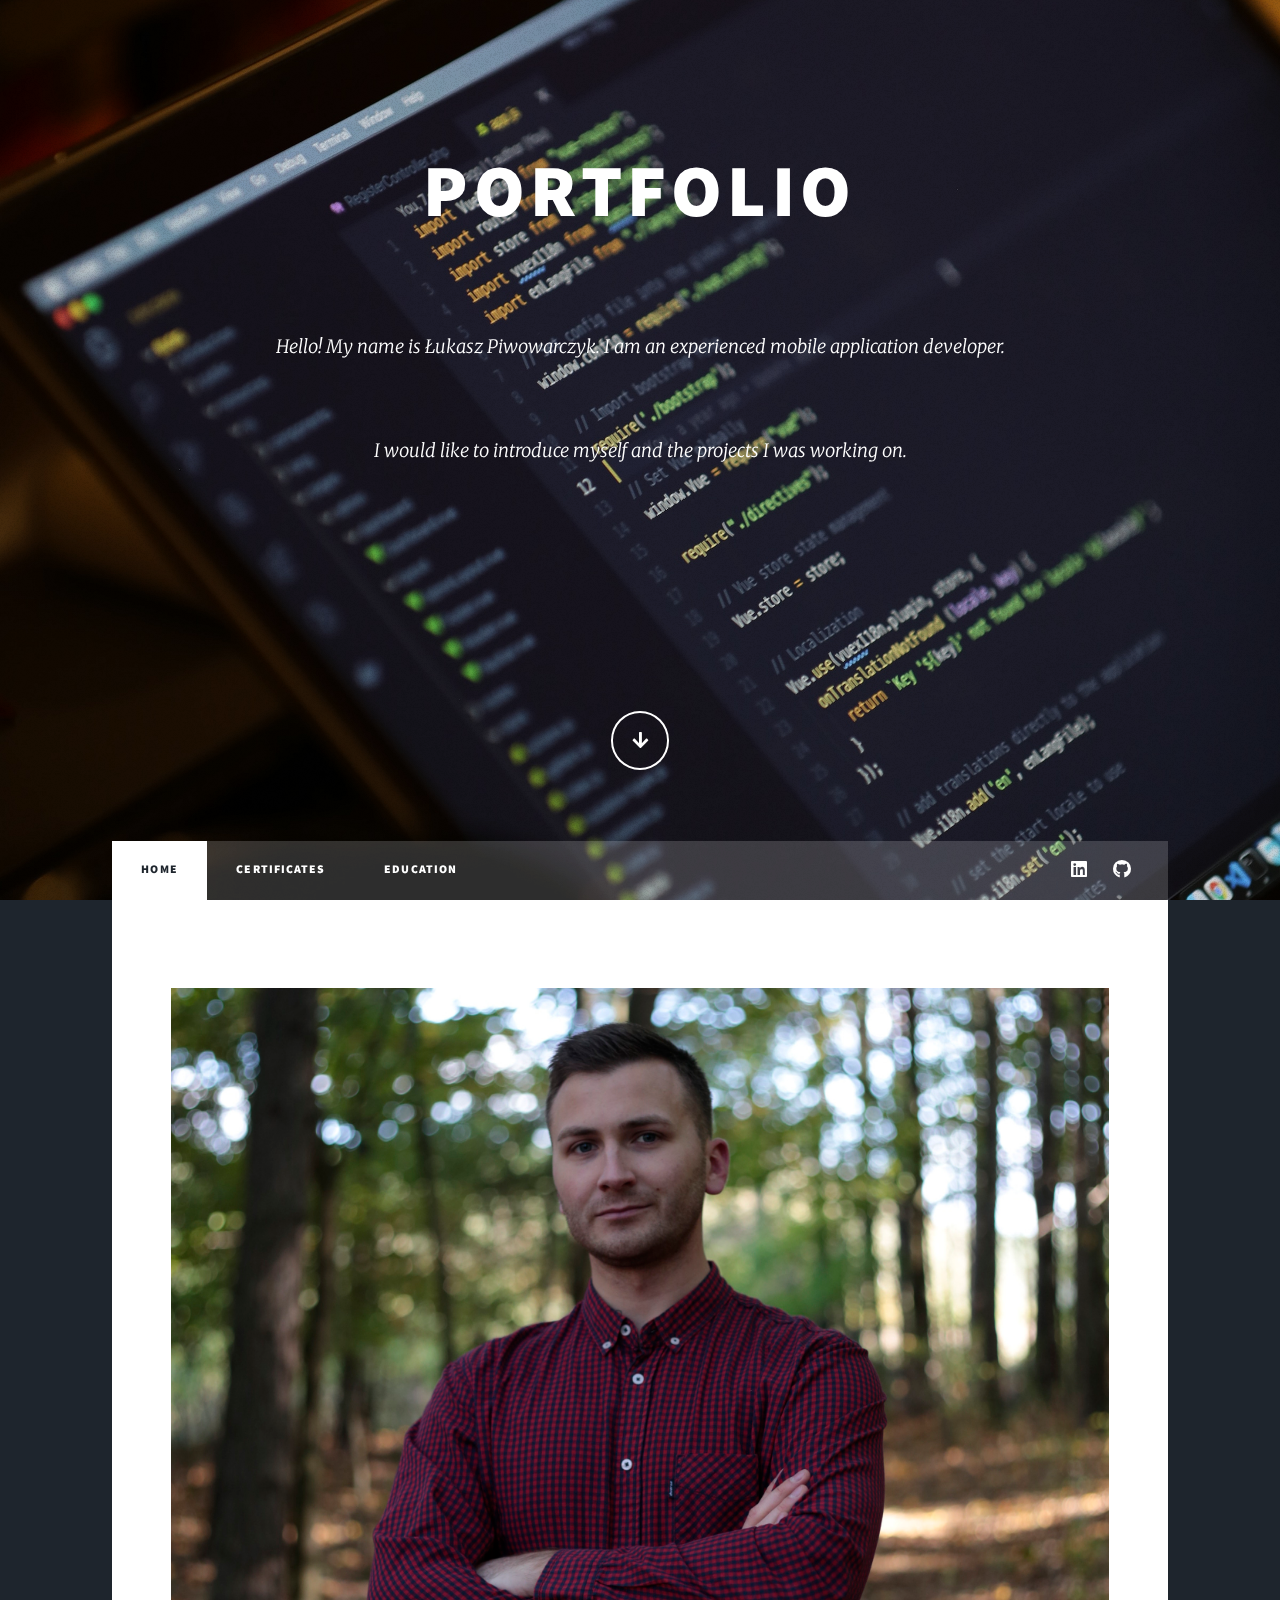
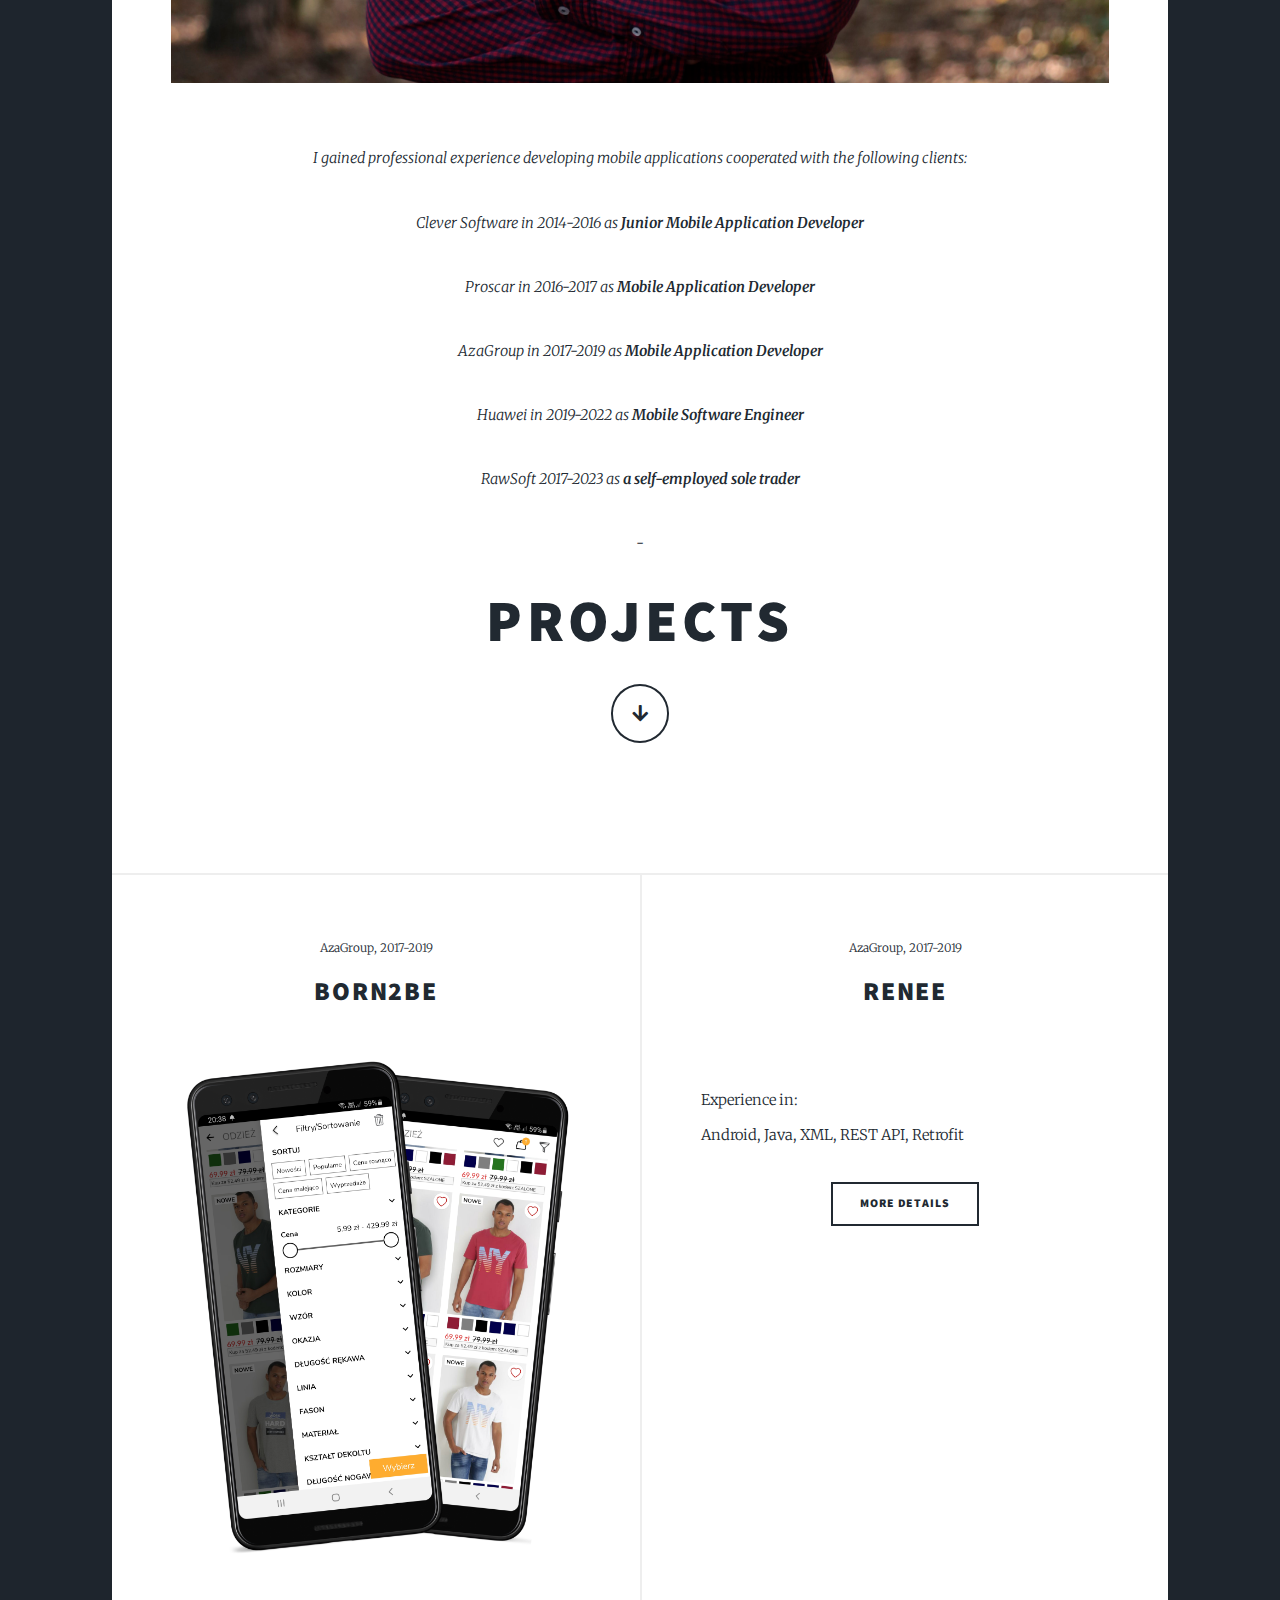
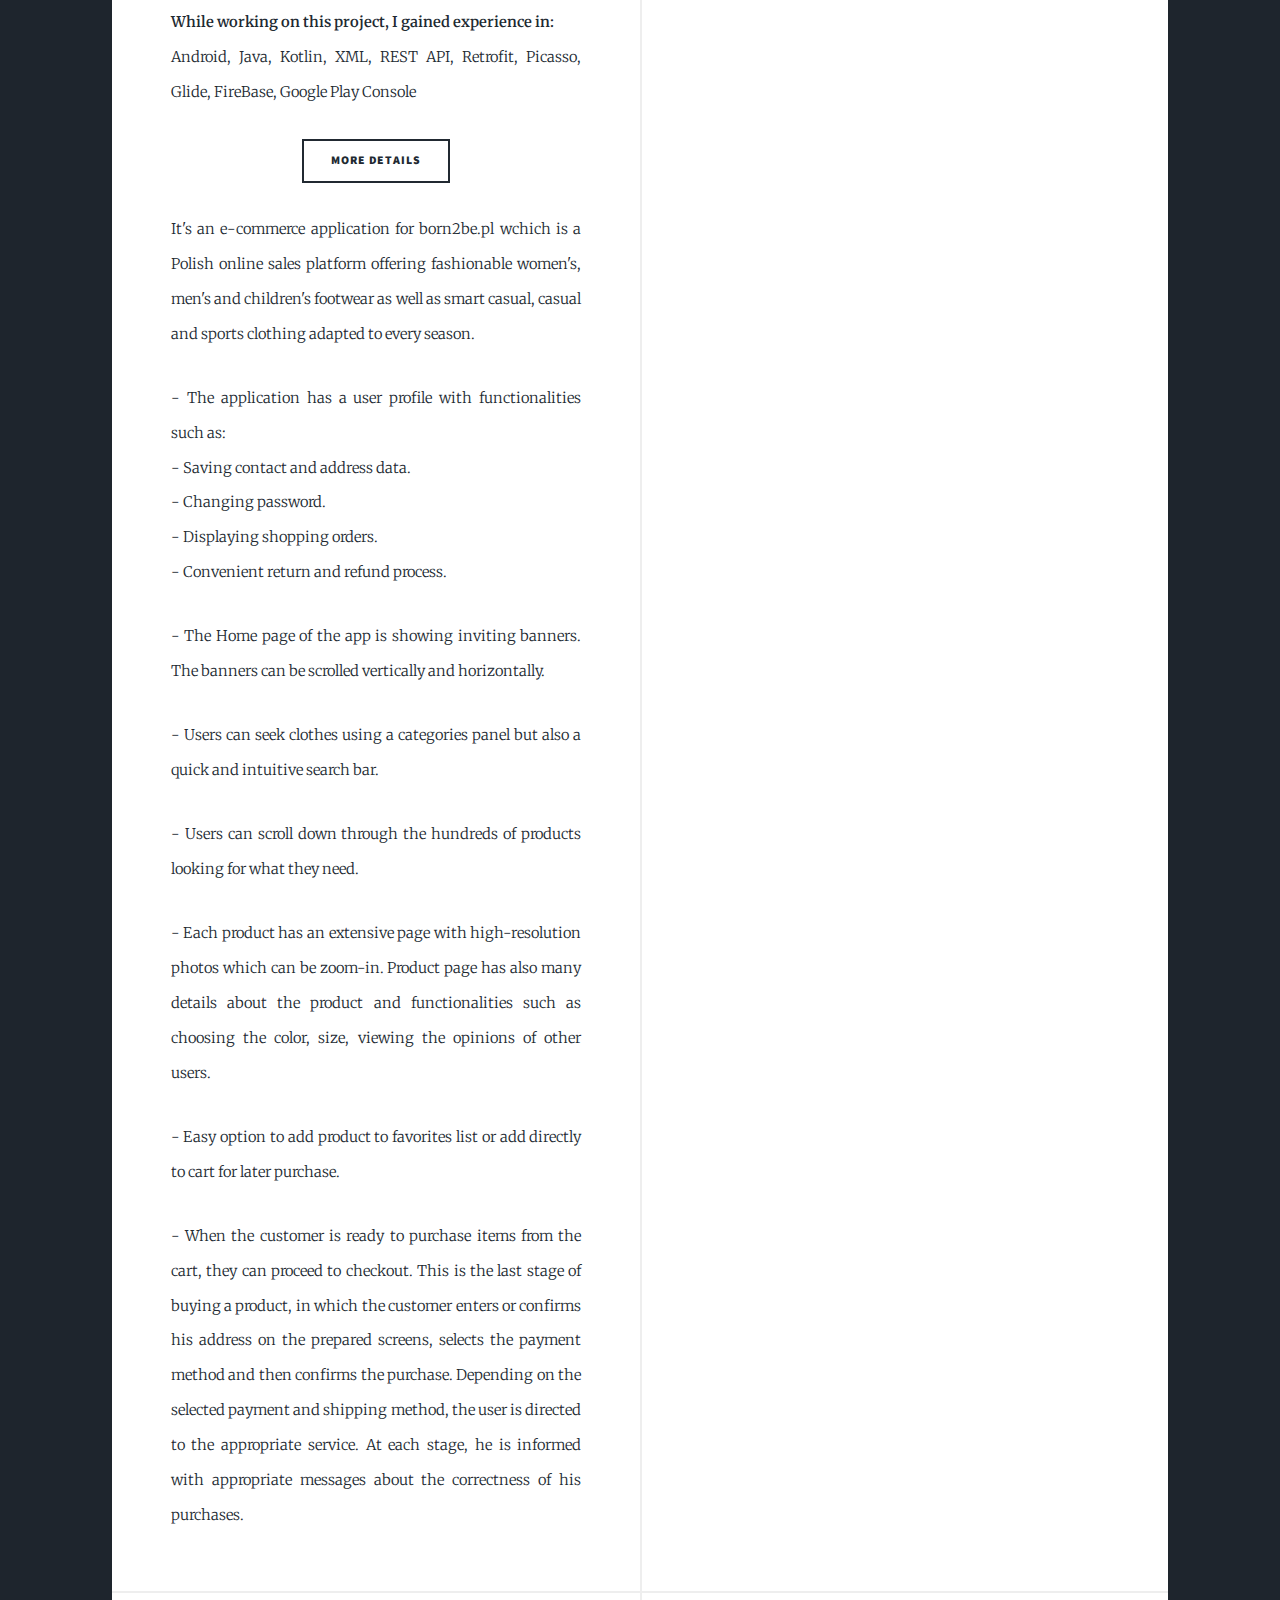
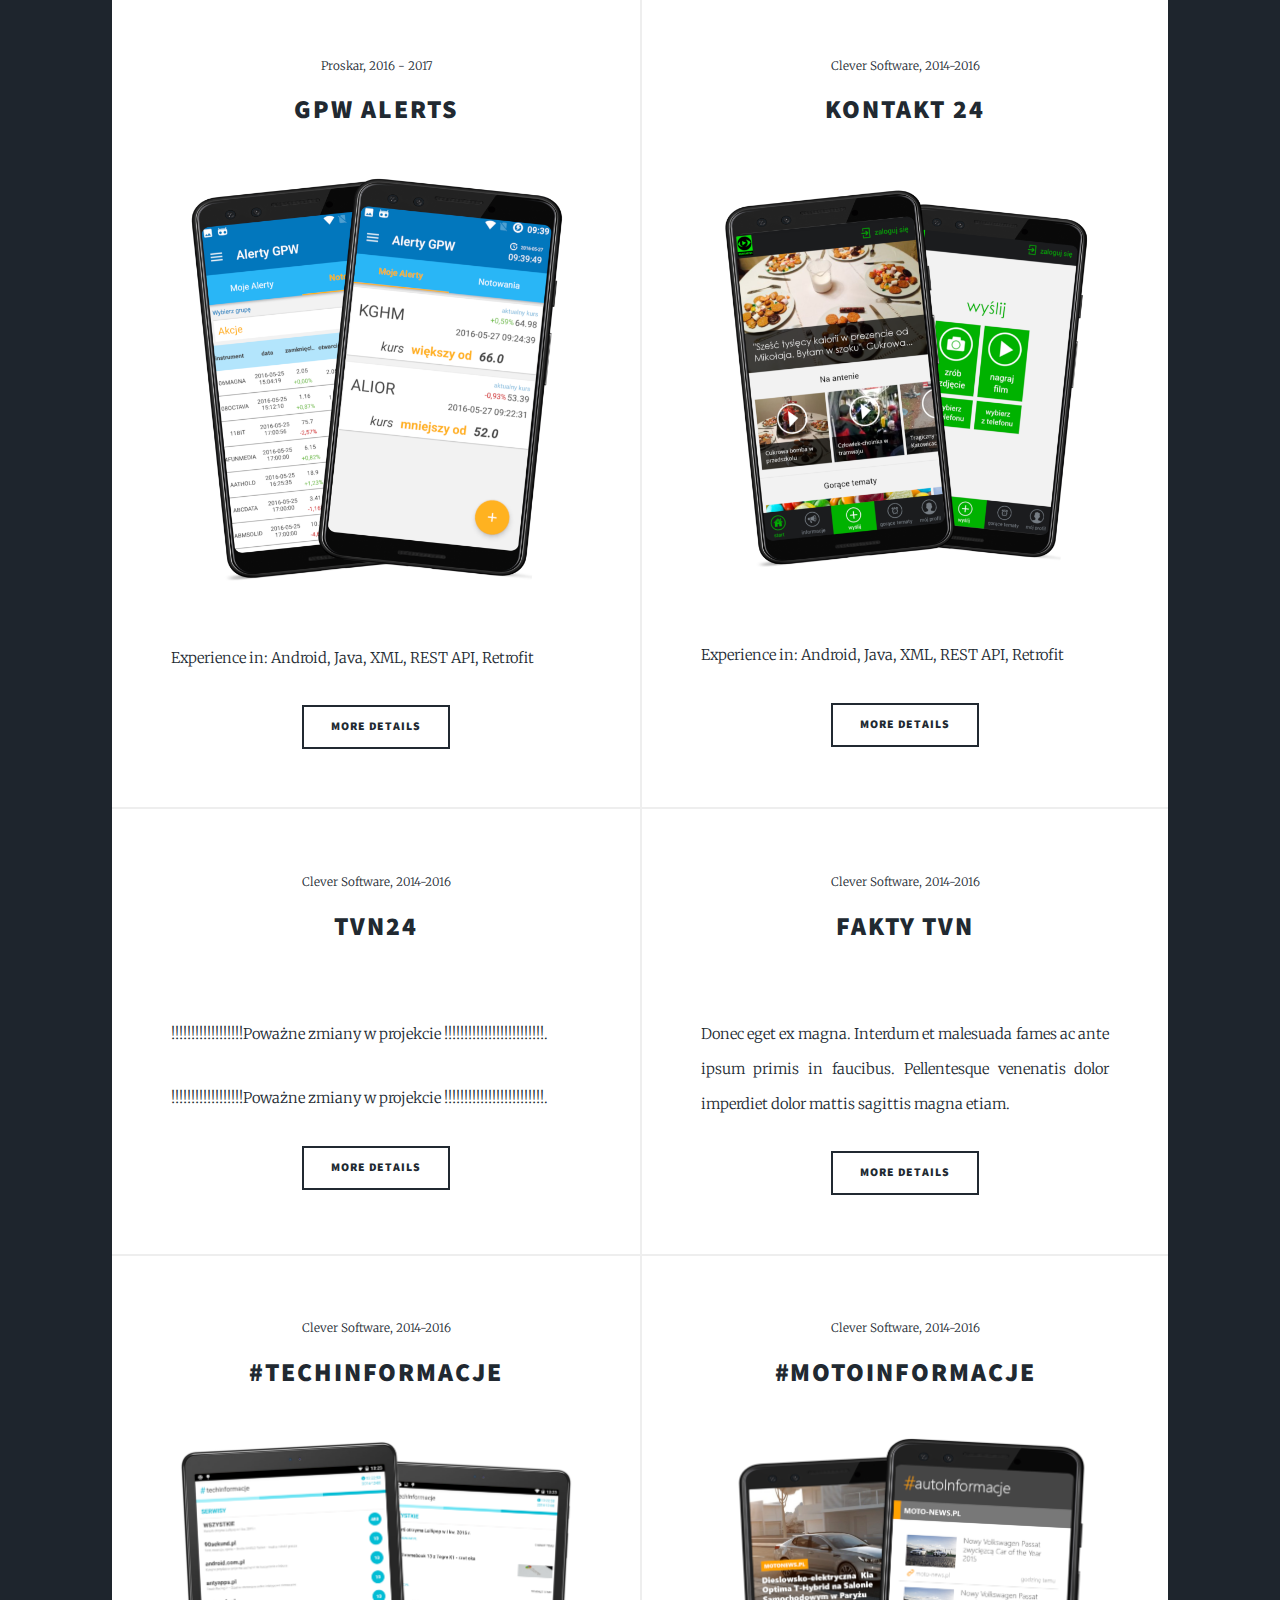
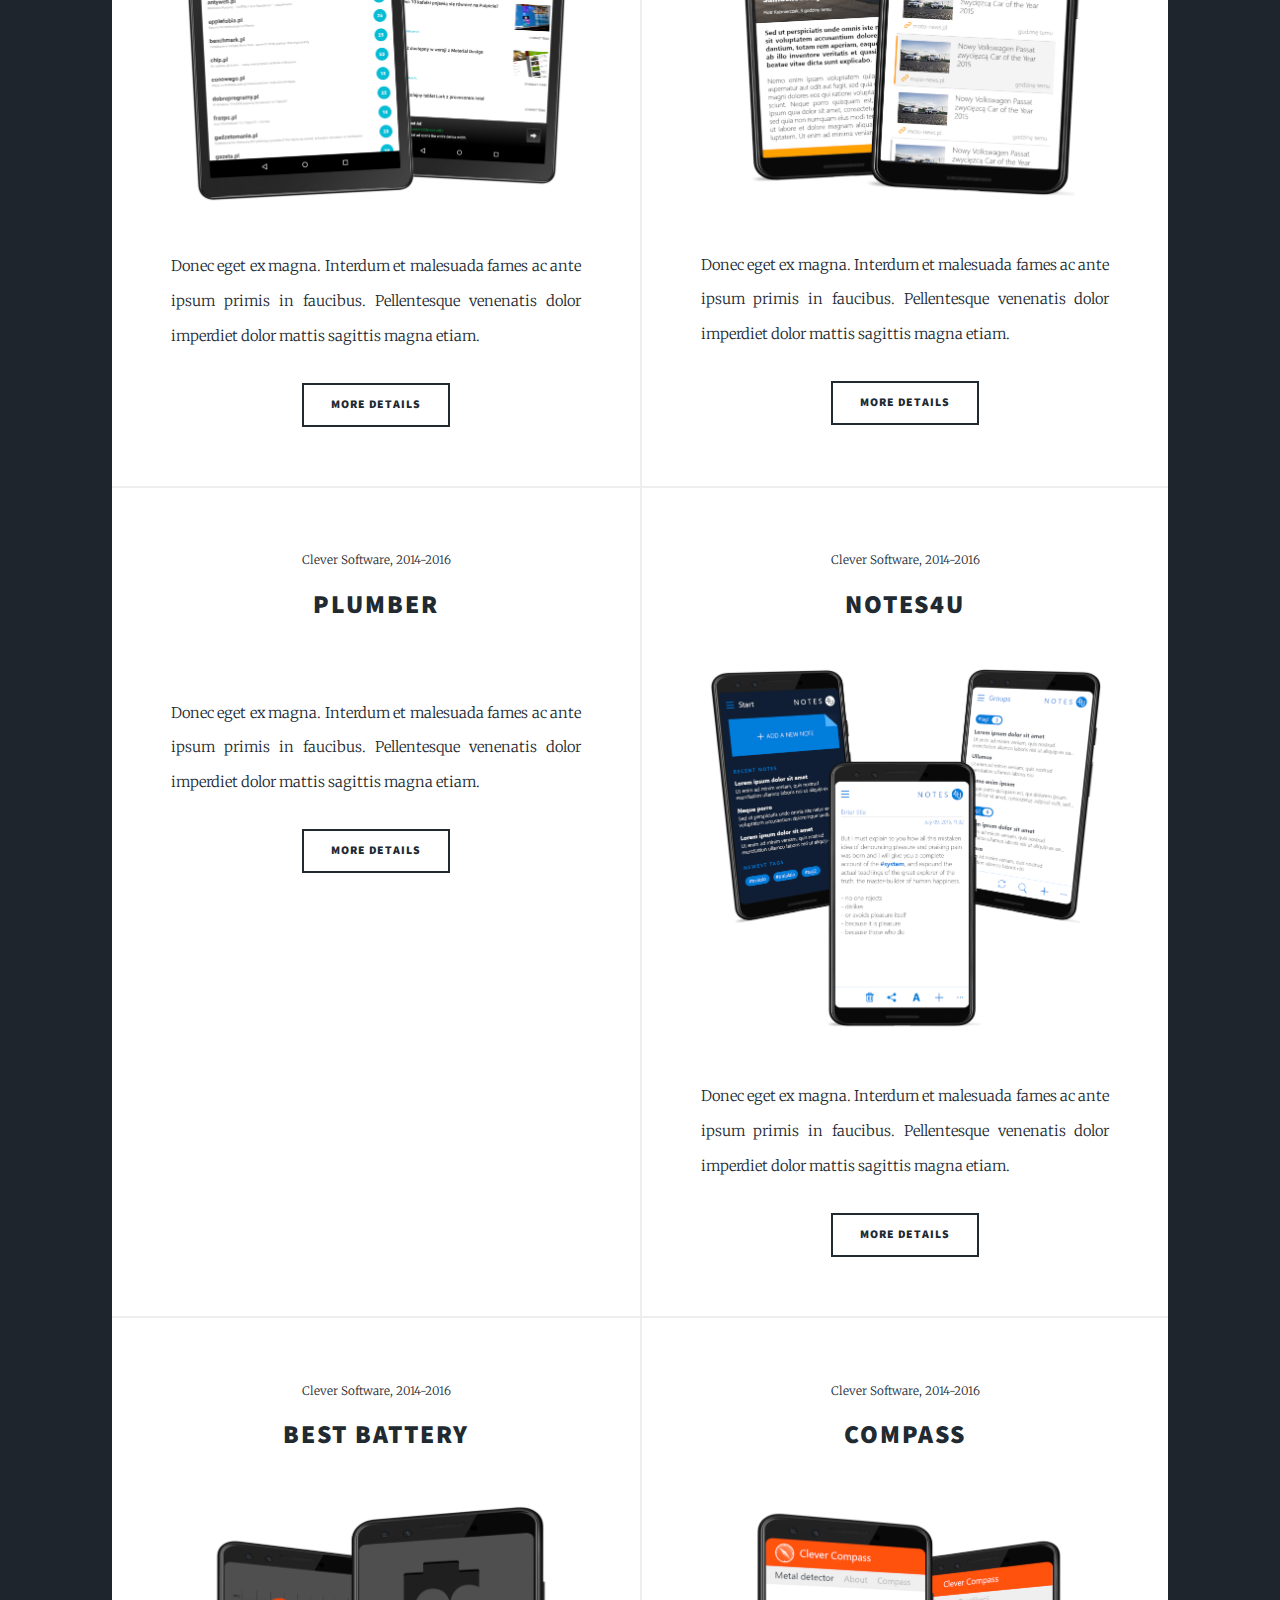
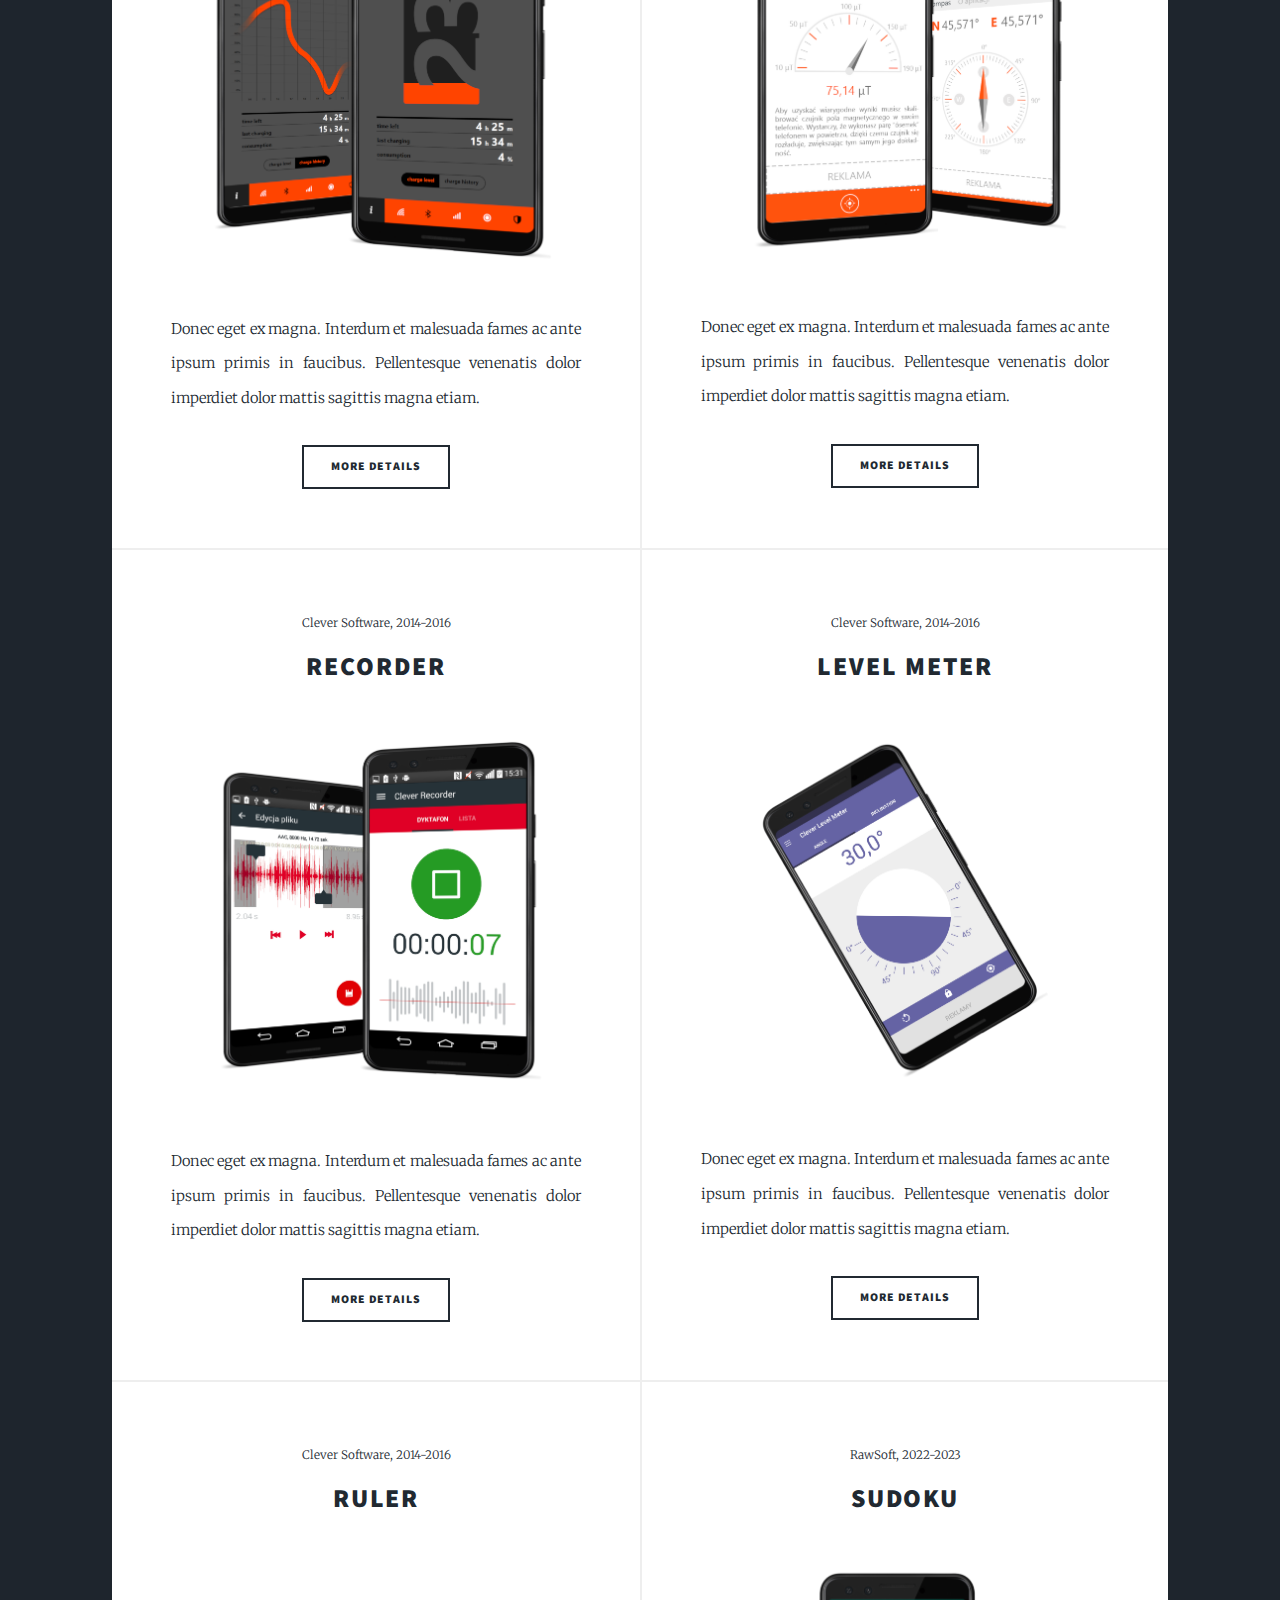
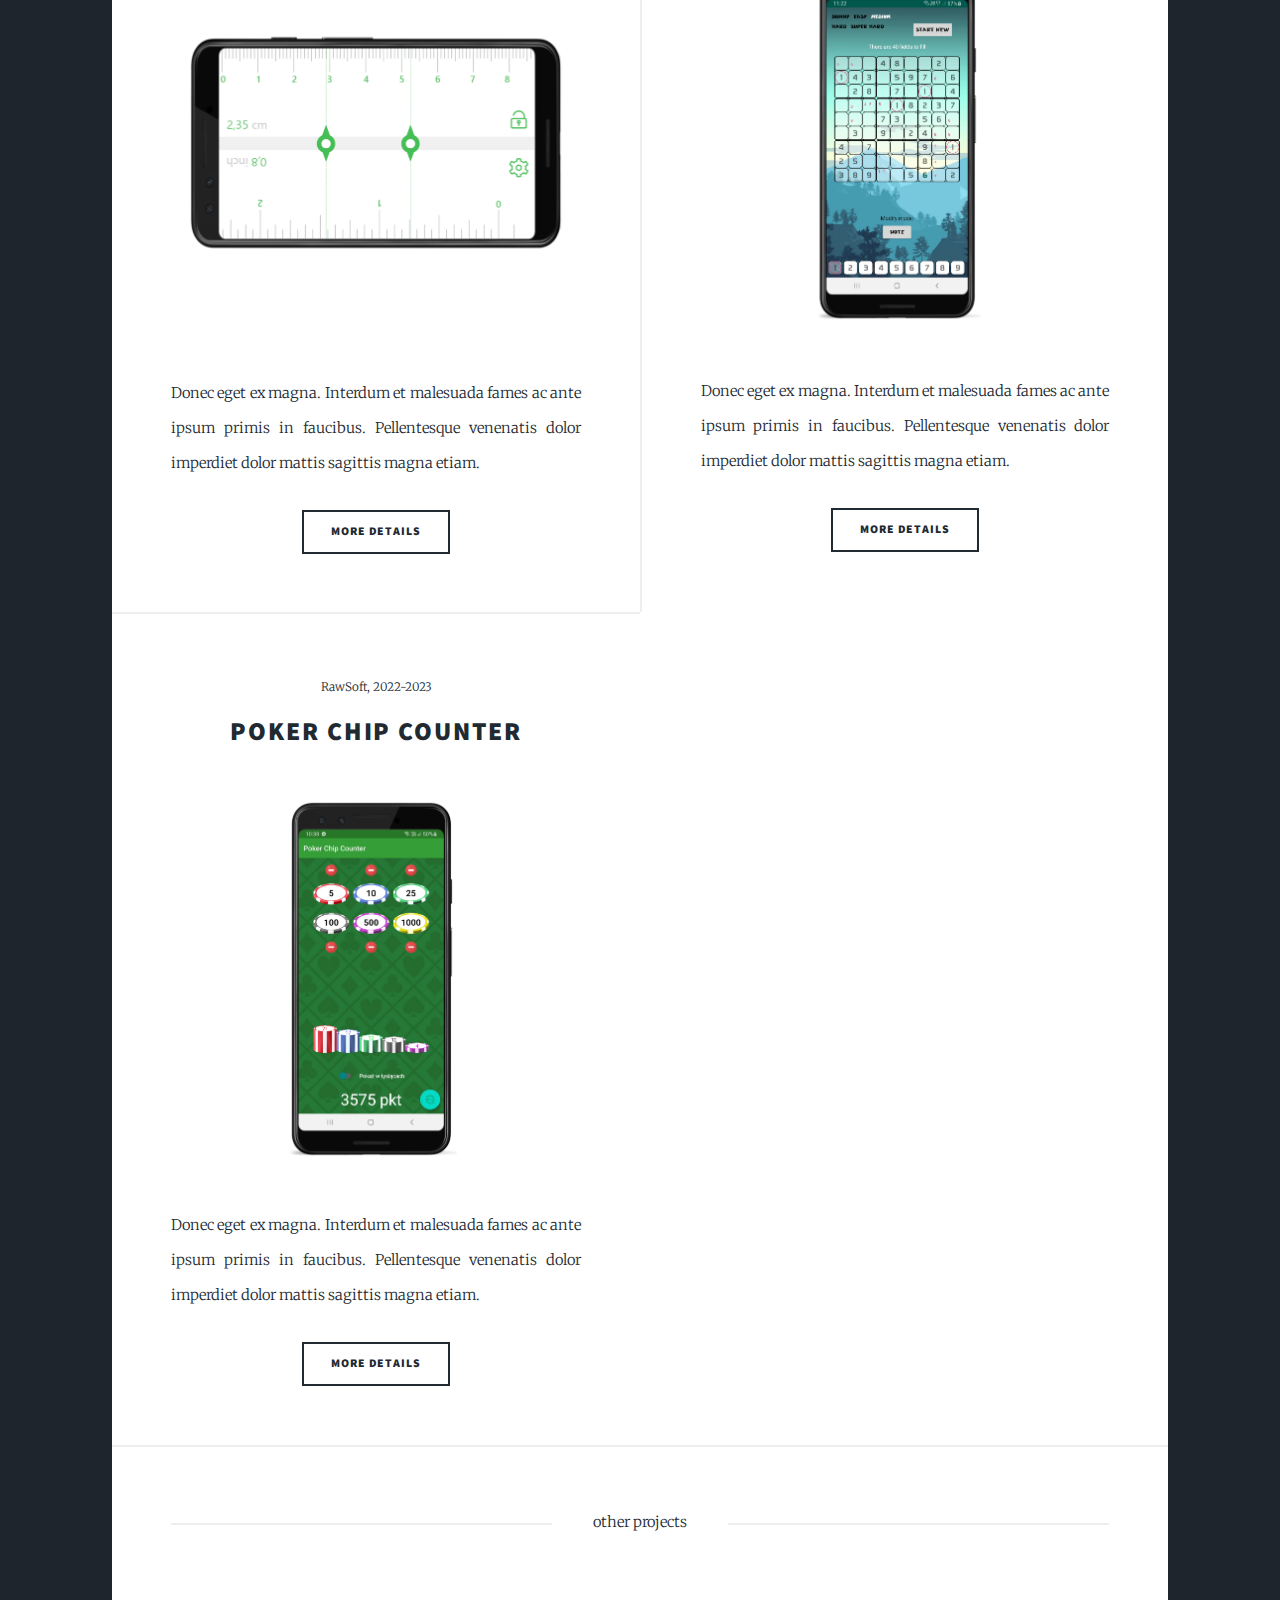
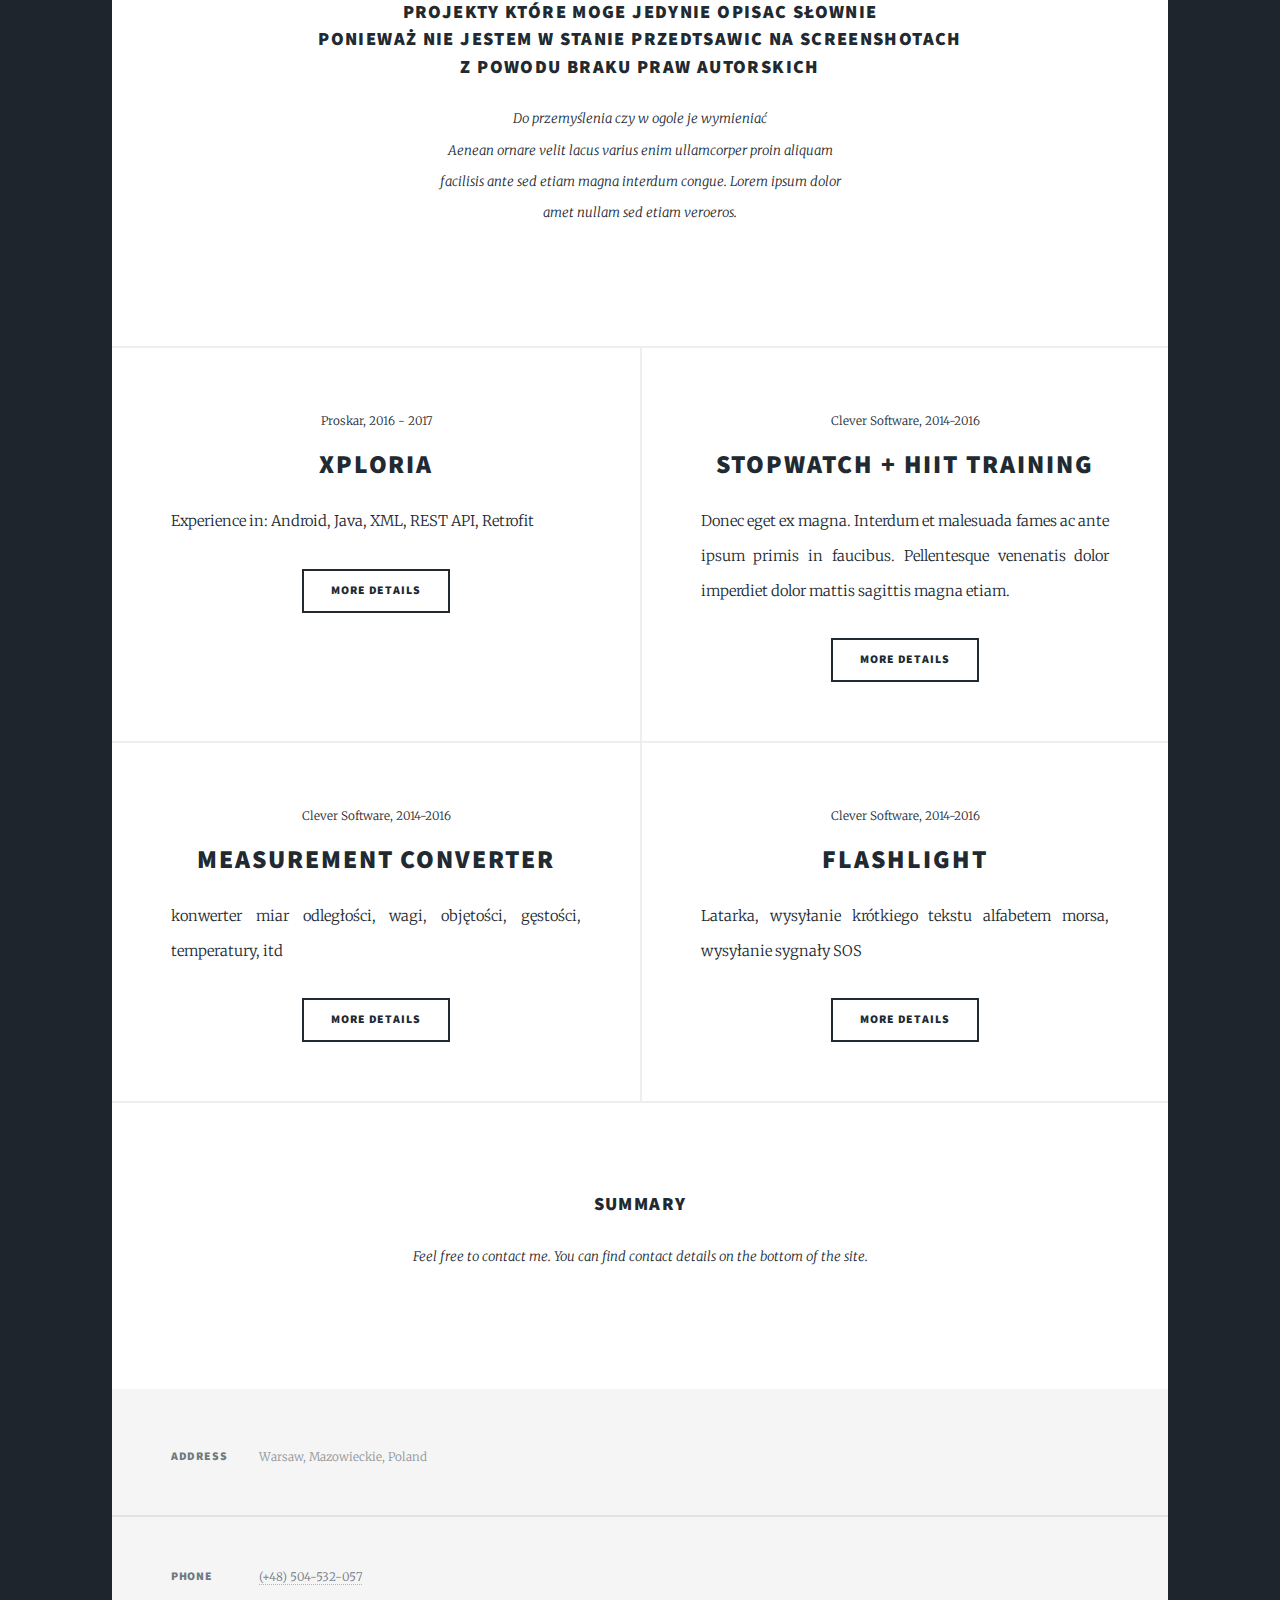
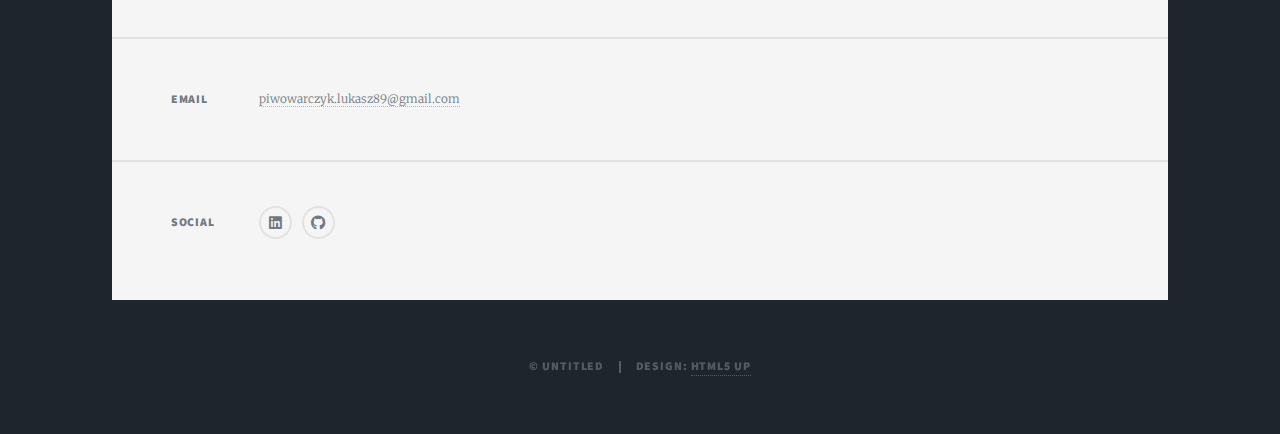
==== commit 676bea94: "added description for born2be project in the home page" ====
--- a/index.html
+++ b/index.html
@@ -35,13 +35,13 @@
 				<!-- Nav -->
 				<nav id="nav">
 					<ul class="links">
-						<li class="active"><a href="index.html">Projects</a></li>
+						<li class="active"><a href="index.html">Home</a></li>
 						<li><a href="certificates.html">Certificates</a></li>
 						<li><a href="education.html">Education</a></li>
 					</ul>
 					<ul class="icons">
-						<li><a href="#" class="icon brands fa-linkedin"><span class="label">LinkedIn</span></a></li>
-						<li><a href="#" class="icon brands fa-github"><span class="label">GitHub</span></a></li>
+						<li><a href="https://www.linkedin.com/in/lukasz-piwowarczyk-mobile-app-developer/" class="icon brands fa-linkedin"><span class="label">LinkedIn</span></a></li>
+						<li><a href="https://github.com/LukaszPiwowarczyk" class="icon brands fa-github"><span class="label">GitHub</span></a></li>
 					</ul>
 				</nav>
 
@@ -53,16 +53,10 @@
 					
 					<!-- Featured Post (wyróżniony wpis)-->
 					<article class="post featured">
-						<a href="#" class="image main"><img src="images/lukasz_photo.JPG" alt="" /></a>
+						<a class="image main"><img src="images/lukasz_photo.JPG" alt="" /></a>
 						<header class="major">
-							<!-- <span class="date">April 25, 2012</span> -->
-							<h3><a href="#">And this is a<br />
-								massive headline</a></h2>
-							<!-- <p>Aenean ornare velit lacus varius enim ullamcorper proin aliquam<br />
-							facilisis ante sed etiam magna interdum congue. Lorem ipsum dolor<br />
-							amet nullam sed etiam veroeros.</p> -->
-
 							<p>I gained professional experience developing mobile applications cooperated with the following clients:</p>
+							
 							<p>Clever Software in 2014-2016 as <b>Junior Mobile Application Developer</b> </p>
 							<p>Proscar in 2016-2017 as <b>Mobile Application Developer</b></p>
 							<p>AzaGroup in 2017-2019 as <b>Mobile Application Developer</b></p>
@@ -84,25 +78,46 @@
 						<article>
 							<header>
 								<span class="date">AzaGroup, 2017-2019</span>
-								<h2><a href="#">Born2Be</a></h2>
-							</header>
-							<a href="#" class="image fit"><img src="images/born2be/b2b_main_2.png" alt="" /></a>
-							<p>Experience in:<br />Android, Java, Kotlin, XML, REST API, Retrofit</p>
-							<ul class="actions special">
-								<li><a href="#" class="button">More Details</a></li>
-							</ul>
+								<h2><a>Born2Be</a></h2>
+							</header>
+							<a class="image fit"><img src="images/born2be/b2b_main_2.png" alt="" /></a>
+							<p><b>While working on this project, I gained experience in:</b><br />
+								Android, Java, Kotlin, XML, REST API, Retrofit, Picasso, Glide, FireBase, Google Play Console</p>
+							<ul class="actions special">
+								<li><a class="button">More Details</a></li>
+							</ul>
+							<p>It's an e-commerce application for born2be.pl wchich is a Polish online sales platform offering fashionable women's,
+							   men's and children's footwear as well as smart casual, casual and sports clothing adapted to every season.</p>
+							
+							<P>- The application has a user profile with functionalities such as: <br /> 
+								- Saving contact and address data.<br /> 
+								- Changing password.<br /> 
+								- Displaying shopping orders.<br /> 
+								- Convenient return and refund process.</p>
+							<p>- The Home page of the app is showing inviting banners. The banners can be scrolled vertically and horizontally.</p>
+							<p>- Users can seek clothes using a categories panel but also a quick and intuitive search bar.</p>
+							<p>- Users can scroll down through the hundreds of products looking for what they need.</p>
+							<p>- Each product has an extensive page with high-resolution photos which can be zoom-in. 
+								Product page has also many details about the product and functionalities 
+								such as choosing the color, size, viewing the opinions of other users.</p>
+							<p>- Easy option to add product to favorites list or add directly to cart for later purchase.</p>
+							<p>- When the customer is ready to purchase items from the cart, they can proceed to checkout. 
+								This is the last stage of buying a product, in which the customer enters or confirms his address on the prepared screens, 
+								selects the payment method and then confirms the purchase. Depending on the selected payment and shipping method, 
+								the user is directed to the appropriate service. At each stage, he is informed with appropriate messages about the correctness of his purchases.</p>
+
 						</article>
 					
 					<!-- Renee -->
 						<article>
 							<header>
 								<span class="date">AzaGroup, 2017-2019</span>
-								<h2><a href="#">Renee</a></h2>
-							</header>
-							<a href="#" class="image fit"><img src="images/renee/renee_main_2.png" alt="" /></a>
+								<h2><a>Renee</a></h2>
+							</header>
+							<a class="image fit"><img src="images/renee/renee_main_2.png" alt="" /></a>
 							<p>Experience in:<br /> Android, Java, XML, REST API, Retrofit</p>
 							<ul class="actions special">
-								<li><a href="/project_1.html" class="button">More Details</a></li>
+								<li><a class="button">More Details</a></li>
 							</ul>
 						</article>
 
@@ -110,12 +125,12 @@
 						<article>
 							<header>
 								<span class="date">Proskar, 2016 - 2017</span>
-								<h2><a href="#">GPW Alerts</a></h2>
-							</header>
-							<a href="#" class="image fit"><img src="images/alerts_gpw/alerty_main_2.png" alt="" /></a>
+								<h2><a>GPW Alerts</a></h2>
+							</header>
+							<a class="image fit"><img src="images/alerts_gpw/alerty_main_2.png" alt="" /></a>
 							<p>Experience in: Android, Java, XML, REST API, Retrofit</p>
 							<ul class="actions special">
-								<li><a href="/project_1.html" class="button">More Details</a></li>
+								<li><a class="button">More Details</a></li>
 							</ul>
 						</article>
 
@@ -123,12 +138,12 @@
 						<article>
 							<header>
 								<span class="date">Clever Software, 2014-2016</span>
-								<h2><a href="#">Kontakt 24</a></h2>
-							</header>
-							<a href="#" class="image fit"><img src="images/kontakt24/kontak24_main.png" alt="" /></a>
+								<h2><a>Kontakt 24</a></h2>
+							</header>
+							<a class="image fit"><img src="images/kontakt24/kontak24_main.png" alt="" /></a>
 							<p>Experience in: Android, Java, XML, REST API, Retrofit</p>
 							<ul class="actions special">
-								<li><a href="/project_1.html" class="button">More Details</a></li>
+								<li><a class="button">More Details</a></li>
 							</ul>
 						</article>
 
@@ -136,13 +151,13 @@
 						<article>
 							<header>
 								<span class="date">Clever Software, 2014-2016</span>
-								<h2><a href="#">TVN24</a></h2>
-							</header>
-							<a href="#" class="image fit"><img src="images/tvn24/tvn24_main.png" alt="" /></a>
+								<h2><a>TVN24</a></h2>
+							</header>
+							<a class="image fit"><img src="images/tvn24/tvn24_main.png" alt="" /></a>
 							<p>!!!!!!!!!!!!!!!!!!Poważne zmiany w projekcie !!!!!!!!!!!!!!!!!!!!!!!!!.</p>
 							<p>!!!!!!!!!!!!!!!!!!Poważne zmiany w projekcie !!!!!!!!!!!!!!!!!!!!!!!!!.</p>
 							<ul class="actions special">
-								<li><a href="/project_1.html" class="button">More Details</a></li>
+								<li><a class="button">More Details</a></li>
 							</ul>
 						</article>
 
@@ -150,12 +165,12 @@
 						<article>
 							<header>
 								<span class="date">Clever Software, 2014-2016</span>
-								<h2><a href="#">Fakty TVN</a></h2>
-							</header>
-							<a href="#" class="image fit"><img src="images/fakty/fakty_main.png" alt="" /></a>
-							<p>Donec eget ex magna. Interdum et malesuada fames ac ante ipsum primis in faucibus. Pellentesque venenatis dolor imperdiet dolor mattis sagittis magna etiam.</p>
-							<ul class="actions special">
-								<li><a href="/project_1.html" class="button">More Details</a></li>
+								<h2><a>Fakty TVN</a></h2>
+							</header>
+							<a  class="image fit"><img src="images/fakty/fakty_main.png" alt="" /></a>
+							<p>Donec eget ex magna. Interdum et malesuada fames ac ante ipsum primis in faucibus. Pellentesque venenatis dolor imperdiet dolor mattis sagittis magna etiam.</p>
+							<ul class="actions special">
+								<li><a class="button">More Details</a></li>
 							</ul>
 						</article>
 
@@ -163,12 +178,12 @@
 						<article>
 							<header>
 								<span class="date">Clever Software, 2014-2016</span>
-								<h2><a href="#">#techInformacje</a></h2>
-							</header>
-							<a href="#" class="image fit"><img src="images/techinformacje/techinformacje_main.png" alt="" /></a>
-							<p>Donec eget ex magna. Interdum et malesuada fames ac ante ipsum primis in faucibus. Pellentesque venenatis dolor imperdiet dolor mattis sagittis magna etiam.</p>
-							<ul class="actions special">
-								<li><a href="/project_1.html" class="button">More Details</a></li>
+								<h2><a >#techInformacje</a></h2>
+							</header>
+							<a  class="image fit"><img src="images/techinformacje/techinformacje_main.png" alt="" /></a>
+							<p>Donec eget ex magna. Interdum et malesuada fames ac ante ipsum primis in faucibus. Pellentesque venenatis dolor imperdiet dolor mattis sagittis magna etiam.</p>
+							<ul class="actions special">
+								<li><a class="button">More Details</a></li>
 							</ul>
 						</article>
 
@@ -176,12 +191,12 @@
 						<article>
 							<header>
 								<span class="date">Clever Software, 2014-2016</span>
-								<h2><a href="#">#motoInformacje</a></h2>
-							</header>
-							<a href="#" class="image fit"><img src="images/motoinformacje/motoinformacje_main.png" alt="" /></a>
-							<p>Donec eget ex magna. Interdum et malesuada fames ac ante ipsum primis in faucibus. Pellentesque venenatis dolor imperdiet dolor mattis sagittis magna etiam.</p>
-							<ul class="actions special">
-								<li><a href="/project_1.html" class="button">More Details</a></li>
+								<h2><a >#motoInformacje</a></h2>
+							</header>
+							<a class="image fit"><img src="images/motoinformacje/motoinformacje_main.png" alt="" /></a>
+							<p>Donec eget ex magna. Interdum et malesuada fames ac ante ipsum primis in faucibus. Pellentesque venenatis dolor imperdiet dolor mattis sagittis magna etiam.</p>
+							<ul class="actions special">
+								<li><a class="button">More Details</a></li>
 							</ul>
 						</article>
 
@@ -189,12 +204,12 @@
 						<article>
 							<header>
 								<span class="date">Clever Software, 2014-2016</span>
-								<h2><a href="#">Plumber</a></h2>
-							</header>
-							<a href="#" class="image fit"><img src="images/plumber/plumber_main.png" alt="" /></a>
-							<p>Donec eget ex magna. Interdum et malesuada fames ac ante ipsum primis in faucibus. Pellentesque venenatis dolor imperdiet dolor mattis sagittis magna etiam.</p>
-							<ul class="actions special">
-								<li><a href="/project_1.html" class="button">More Details</a></li>
+								<h2><a >Plumber</a></h2>
+							</header>
+							<a class="image fit"><img src="images/plumber/plumber_main.png" alt="" /></a>
+							<p>Donec eget ex magna. Interdum et malesuada fames ac ante ipsum primis in faucibus. Pellentesque venenatis dolor imperdiet dolor mattis sagittis magna etiam.</p>
+							<ul class="actions special">
+								<li><a class="button">More Details</a></li>
 							</ul>
 						</article>
 
@@ -202,12 +217,12 @@
 						<article>
 							<header>
 								<span class="date">Clever Software, 2014-2016</span>
-								<h2><a href="#">Notes4U</a></h2>
-							</header>
-							<a href="#" class="image fit"><img src="images/notes4u/notes4u_main.png" alt="" /></a>
-							<p>Donec eget ex magna. Interdum et malesuada fames ac ante ipsum primis in faucibus. Pellentesque venenatis dolor imperdiet dolor mattis sagittis magna etiam.</p>
-							<ul class="actions special">
-								<li><a href="/project_1.html" class="button">More Details</a></li>
+								<h2><a >Notes4U</a></h2>
+							</header>
+							<a class="image fit"><img src="images/notes4u/notes4u_main.png" alt="" /></a>
+							<p>Donec eget ex magna. Interdum et malesuada fames ac ante ipsum primis in faucibus. Pellentesque venenatis dolor imperdiet dolor mattis sagittis magna etiam.</p>
+							<ul class="actions special">
+								<li><a class="button">More Details</a></li>
 							</ul>
 						</article>
 
@@ -215,12 +230,12 @@
 						<article>
 							<header>
 								<span class="date">Clever Software, 2014-2016</span>
-								<h2><a href="#">Best Battery</a></h2>
-							</header>
-							<a href="#" class="image fit"><img src="images/bestbattery/bestbattery_main.png" alt="" /></a>
-							<p>Donec eget ex magna. Interdum et malesuada fames ac ante ipsum primis in faucibus. Pellentesque venenatis dolor imperdiet dolor mattis sagittis magna etiam.</p>
-							<ul class="actions special">
-								<li><a href="/project_1.html" class="button">More Details</a></li>
+								<h2><a >Best Battery</a></h2>
+							</header>
+							<a class="image fit"><img src="images/bestbattery/bestbattery_main.png" alt="" /></a>
+							<p>Donec eget ex magna. Interdum et malesuada fames ac ante ipsum primis in faucibus. Pellentesque venenatis dolor imperdiet dolor mattis sagittis magna etiam.</p>
+							<ul class="actions special">
+								<li><a class="button">More Details</a></li>
 							</ul>
 						</article>
 
@@ -228,12 +243,12 @@
 						<article>
 							<header>
 								<span class="date">Clever Software, 2014-2016</span>
-								<h2><a href="#">Compass</a></h2>
-							</header>
-							<a href="#" class="image fit"><img src="images/compass/compass_main.png" alt="" /></a>
-							<p>Donec eget ex magna. Interdum et malesuada fames ac ante ipsum primis in faucibus. Pellentesque venenatis dolor imperdiet dolor mattis sagittis magna etiam.</p>
-							<ul class="actions special">
-								<li><a href="/project_1.html" class="button">More Details</a></li>
+								<h2><a >Compass</a></h2>
+							</header>
+							<a class="image fit"><img src="images/compass/compass_main.png" alt="" /></a>
+							<p>Donec eget ex magna. Interdum et malesuada fames ac ante ipsum primis in faucibus. Pellentesque venenatis dolor imperdiet dolor mattis sagittis magna etiam.</p>
+							<ul class="actions special">
+								<li><a class="button">More Details</a></li>
 							</ul>
 						</article>
 
@@ -241,12 +256,12 @@
 						<article>
 							<header>
 								<span class="date">Clever Software, 2014-2016</span>
-								<h2><a href="#">Recorder</a></h2>
-							</header>
-							<a href="#" class="image fit"><img src="images/recorder/recorder_main.png" alt="" /></a>
-							<p>Donec eget ex magna. Interdum et malesuada fames ac ante ipsum primis in faucibus. Pellentesque venenatis dolor imperdiet dolor mattis sagittis magna etiam.</p>
-							<ul class="actions special">
-								<li><a href="/project_1.html" class="button">More Details</a></li>
+								<h2><a>Recorder</a></h2>
+							</header>
+							<a class="image fit"><img src="images/recorder/recorder_main.png" alt="" /></a>
+							<p>Donec eget ex magna. Interdum et malesuada fames ac ante ipsum primis in faucibus. Pellentesque venenatis dolor imperdiet dolor mattis sagittis magna etiam.</p>
+							<ul class="actions special">
+								<li><a class="button">More Details</a></li>
 							</ul>
 						</article>
 					
@@ -254,12 +269,12 @@
 						<article>
 							<header>
 								<span class="date">Clever Software, 2014-2016</span>
-								<h2><a href="#">Level Meter</a></h2>
-							</header>
-							<a href="#" class="image fit"><img src="images/level_meter/level_main.png" alt="" /></a>
-							<p>Donec eget ex magna. Interdum et malesuada fames ac ante ipsum primis in faucibus. Pellentesque venenatis dolor imperdiet dolor mattis sagittis magna etiam.</p>
-							<ul class="actions special">
-								<li><a href="/project_1.html" class="button">More Details</a></li>
+								<h2><a>Level Meter</a></h2>
+							</header>
+							<a class="image fit"><img src="images/level_meter/level_main.png" alt="" /></a>
+							<p>Donec eget ex magna. Interdum et malesuada fames ac ante ipsum primis in faucibus. Pellentesque venenatis dolor imperdiet dolor mattis sagittis magna etiam.</p>
+							<ul class="actions special">
+								<li><a class="button">More Details</a></li>
 							</ul>
 						</article>
 
@@ -267,12 +282,12 @@
 						<article>
 							<header>
 								<span class="date">Clever Software, 2014-2016</span>
-								<h2><a href="#">Ruler</a></h2>
-							</header>
-							<a href="#" class="image fit"><img src="images/ruler/ruler_main.png" alt="" /></a>
-							<p>Donec eget ex magna. Interdum et malesuada fames ac ante ipsum primis in faucibus. Pellentesque venenatis dolor imperdiet dolor mattis sagittis magna etiam.</p>
-							<ul class="actions special">
-								<li><a href="/project_1.html" class="button">More Details</a></li>
+								<h2><a>Ruler</a></h2>
+							</header>
+							<a class="image fit"><img src="images/ruler/ruler_main.png" alt="" /></a>
+							<p>Donec eget ex magna. Interdum et malesuada fames ac ante ipsum primis in faucibus. Pellentesque venenatis dolor imperdiet dolor mattis sagittis magna etiam.</p>
+							<ul class="actions special">
+								<li><a class="button">More Details</a></li>
 							</ul>
 						</article>
 
@@ -280,12 +295,12 @@
 						<article>
 							<header>
 								<span class="date">RawSoft, 2022-2023</span>
-								<h2><a href="#">Sudoku</a></h2>
-							</header>
-							<a href="#" class="image fit"><img src="images/sudoku/sudoku_main.png" alt="" /></a>
-							<p>Donec eget ex magna. Interdum et malesuada fames ac ante ipsum primis in faucibus. Pellentesque venenatis dolor imperdiet dolor mattis sagittis magna etiam.</p>
-							<ul class="actions special">
-								<li><a href="/project_1.html" class="button">More Details</a></li>
+								<h2><a >Sudoku</a></h2>
+							</header>
+							<a class="image fit"><img src="images/sudoku/sudoku_main.png" alt="" /></a>
+							<p>Donec eget ex magna. Interdum et malesuada fames ac ante ipsum primis in faucibus. Pellentesque venenatis dolor imperdiet dolor mattis sagittis magna etiam.</p>
+							<ul class="actions special">
+								<li><a   class="button">More Details</a></li>
 							</ul>
 						</article>
 
@@ -293,12 +308,12 @@
 						<article>
 							<header>
 								<span class="date">RawSoft, 2022-2023</span>
-								<h2><a href="#">Poker Chip Counter</a></h2>
-							</header>
-							<a href="#" class="image fit"><img src="images/poker_chip_counter/pokerchipcounter_main.png" alt="" /></a>
-							<p>Donec eget ex magna. Interdum et malesuada fames ac ante ipsum primis in faucibus. Pellentesque venenatis dolor imperdiet dolor mattis sagittis magna etiam.</p>
-							<ul class="actions special">
-								<li><a href="/project_1.html" class="button">More Details</a></li>
+								<h2><a >Poker Chip Counter</a></h2>
+							</header>
+							<a class="image fit"><img src="images/poker_chip_counter/pokerchipcounter_main.png" alt="" /></a>
+							<p>Donec eget ex magna. Interdum et malesuada fames ac ante ipsum primis in faucibus. Pellentesque venenatis dolor imperdiet dolor mattis sagittis magna etiam.</p>
+							<ul class="actions special">
+								<li><a   class="button">More Details</a></li>
 							</ul>
 						</article>
 
@@ -330,7 +345,7 @@
 							</header>
 							<p>Experience in: Android, Java, XML, REST API, Retrofit</p>
 							<ul class="actions special">
-								<li><a href="/project_1.html" class="button">More Details</a></li>
+								<li><a   class="button">More Details</a></li>
 							</ul>
 						</article>
 
@@ -342,7 +357,7 @@
 							</header>
 							<p>Donec eget ex magna. Interdum et malesuada fames ac ante ipsum primis in faucibus. Pellentesque venenatis dolor imperdiet dolor mattis sagittis magna etiam.</p>
 							<ul class="actions special">
-								<li><a href="/project_1.html" class="button">More Details</a></li>
+								<li><a   class="button">More Details</a></li>
 							</ul>
 						</article>
 
@@ -354,7 +369,7 @@
 							</header>
 							<p>konwerter miar odległości, wagi, objętości, gęstości, temperatury, itd</p>
 							<ul class="actions special">
-								<li><a href="/project_1.html" class="button">More Details</a></li>
+								<li><a   class="button">More Details</a></li>
 							</ul>
 						</article>
 
@@ -366,7 +381,7 @@
 							</header>
 							<p>Latarka, wysyłanie krótkiego tekstu alfabetem morsa, wysyłanie sygnały SOS</p>
 							<ul class="actions special">
-								<li><a href="/project_1.html" class="button">More Details</a></li>
+								<li><a   class="button">More Details</a></li>
 							</ul>
 						</article>
 
@@ -375,12 +390,8 @@
 					<!-- ZAKONCZENIE / PODSUMOWANIE -->
 					<article class="post featured">
 						<header class="major">
-							<h3><a href="#">And this is a<br />
-							massive headline które powinno być jakimś podsumowaniem<br />
-						może coś o hobby - co robię w wolnym czasie</a></h2>
-							<p>Zachęta do kontaktu - Aenean ornare velit lacus varius enim ullamcorper proin aliquam<br />
-							facilisis ante sed etiam magna interdum congue. Lorem ipsum dolor<br />
-							amet nullam sed etiam veroeros.</p>
+							<h3><a >Summary</a></h2>
+							<p>Feel free to contact me. You can find contact details on the bottom of the site.</p>
 						</header>
 					</article>
 
@@ -391,7 +402,7 @@
 					<section class="split contact">
 						<section class="alt">
 							<h3>Address</h3>
-							<p>Warsaw</p>
+							<p>Warsaw, Mazowieckie, Poland</p>
 						</section>
 						<section>
 							<h3>Phone</h3>
